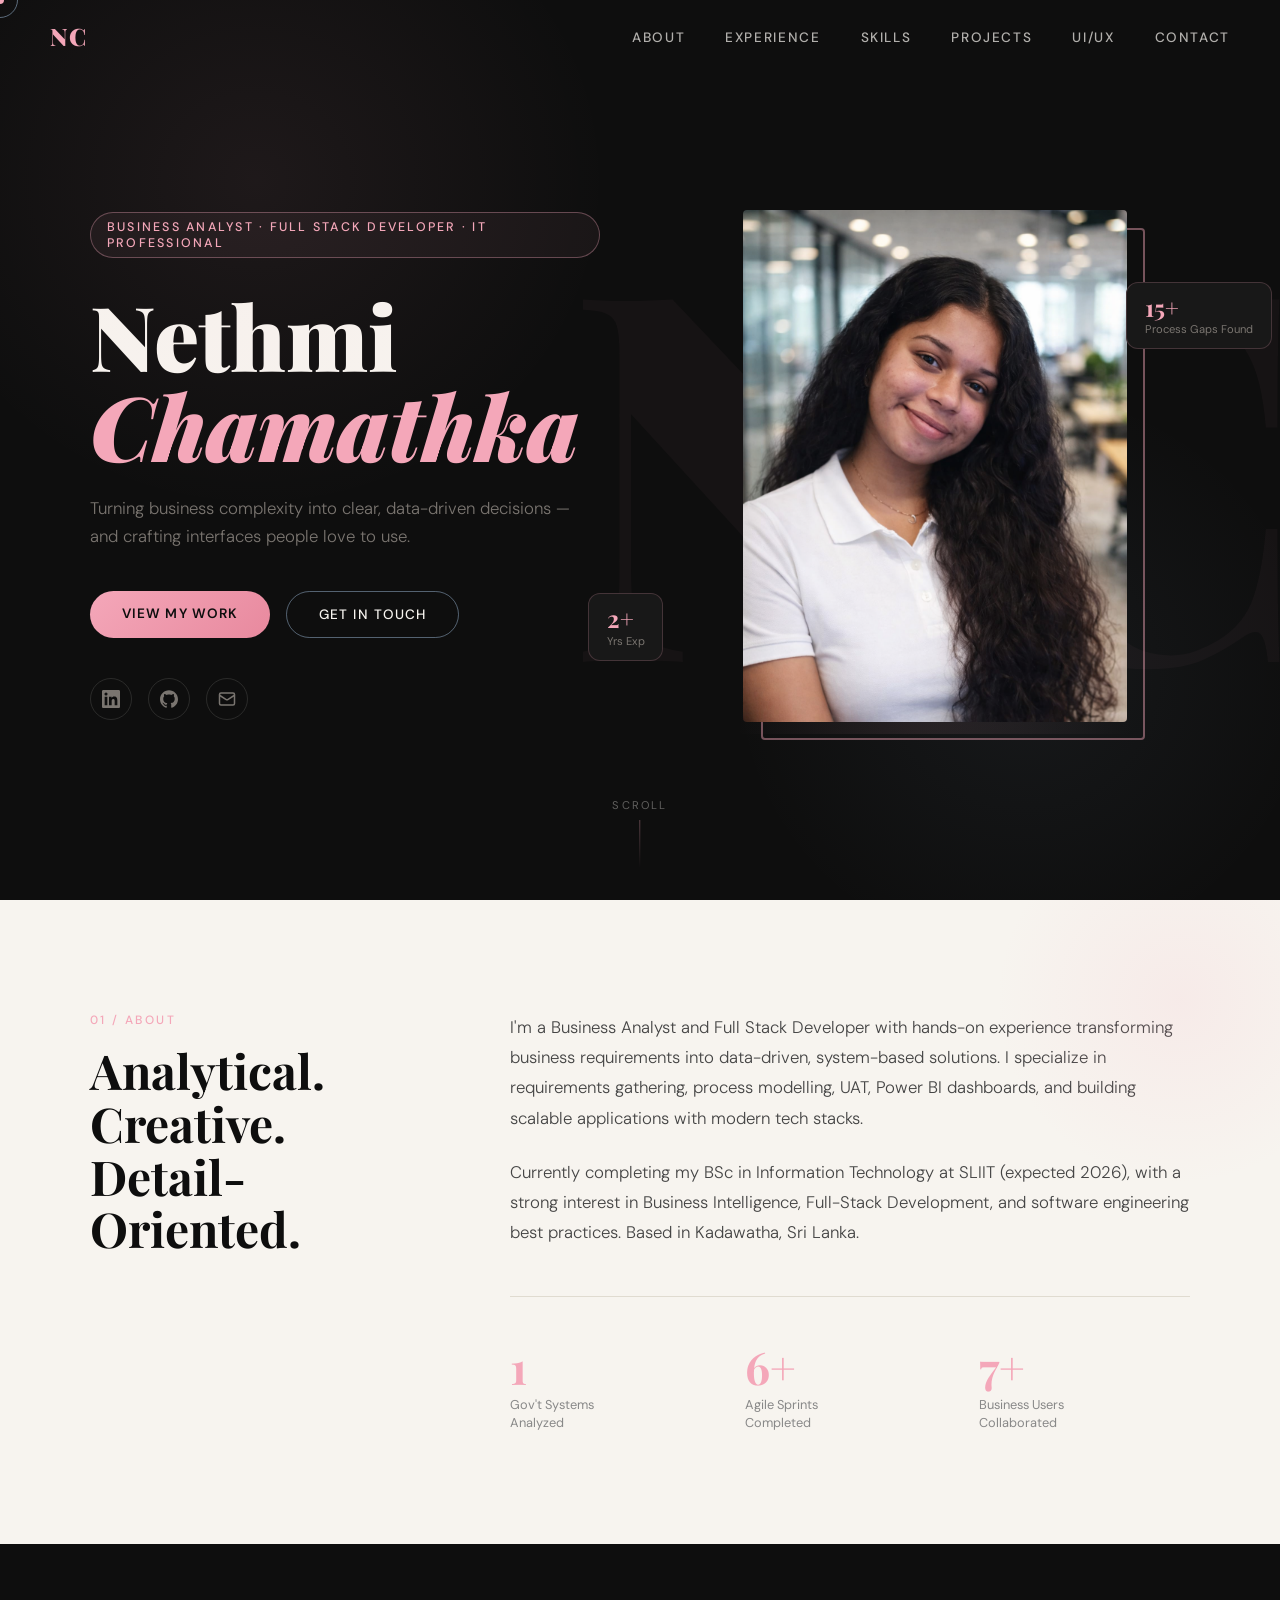
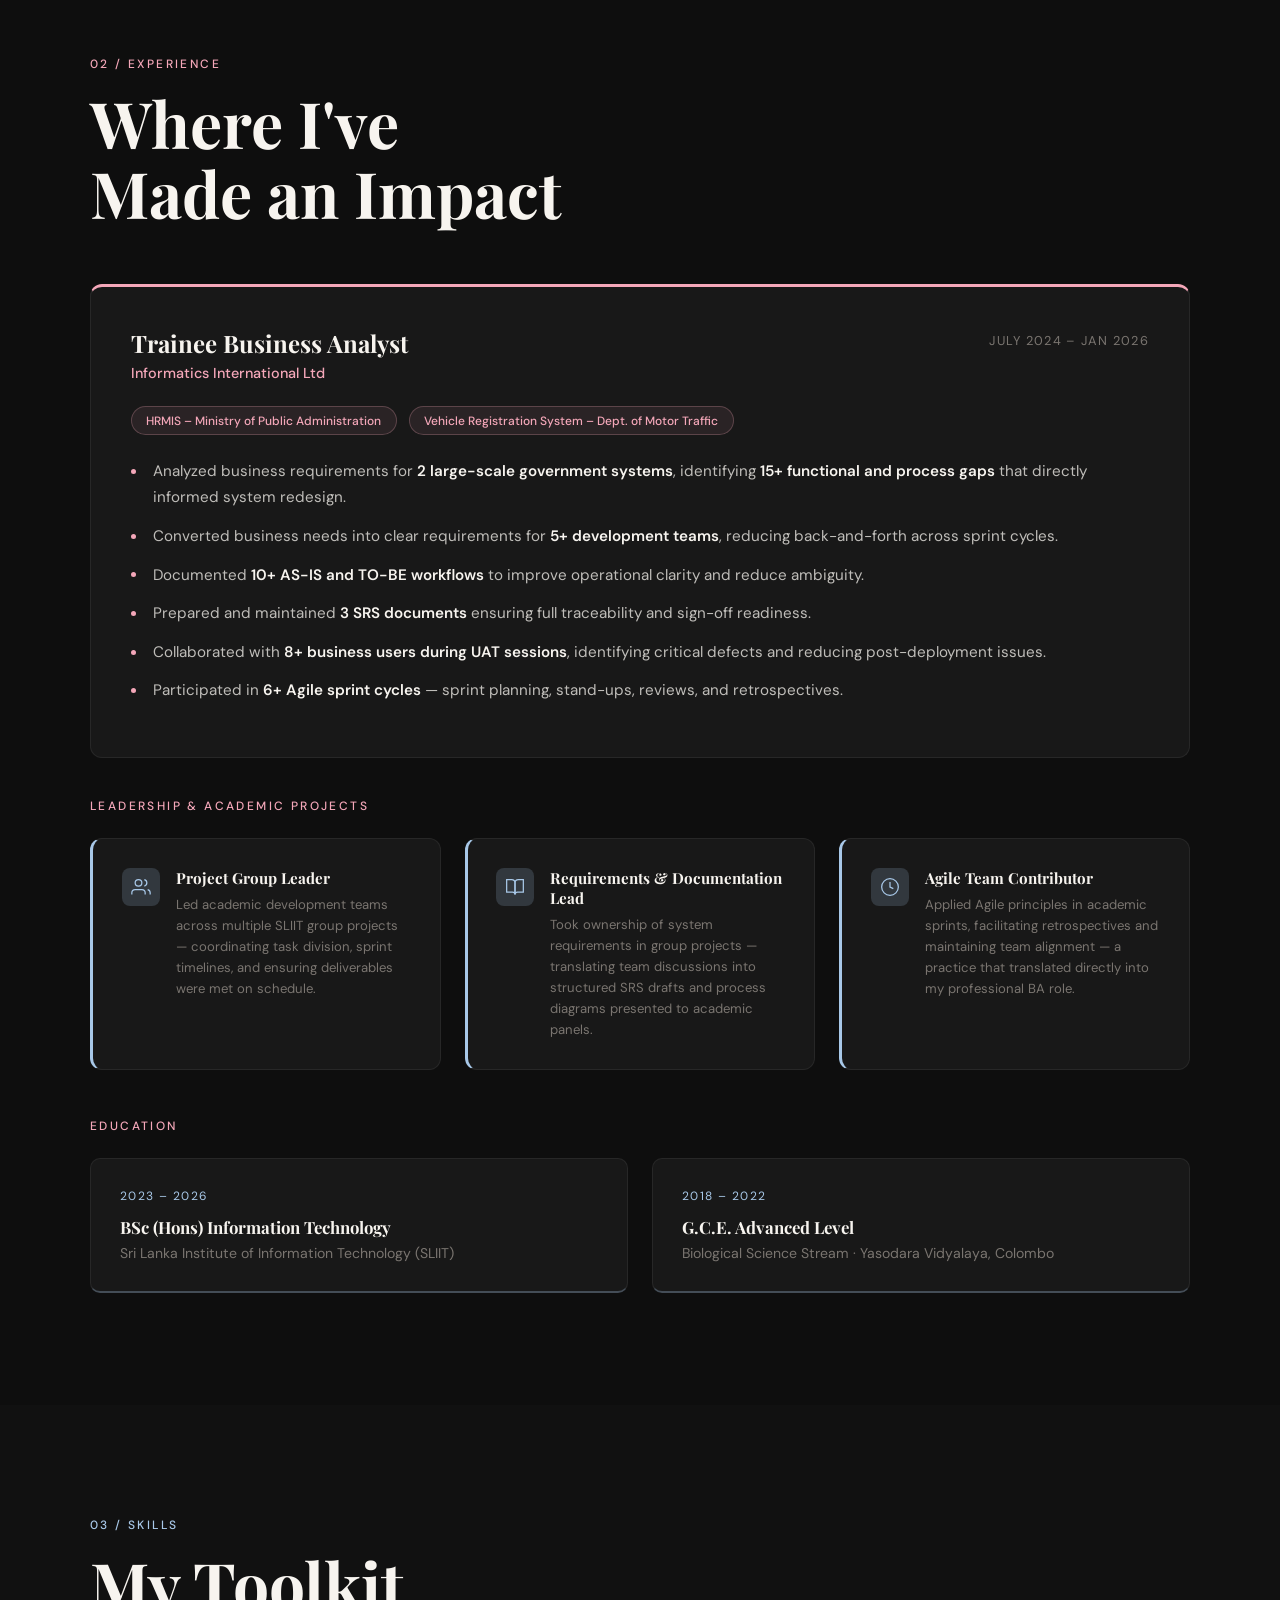
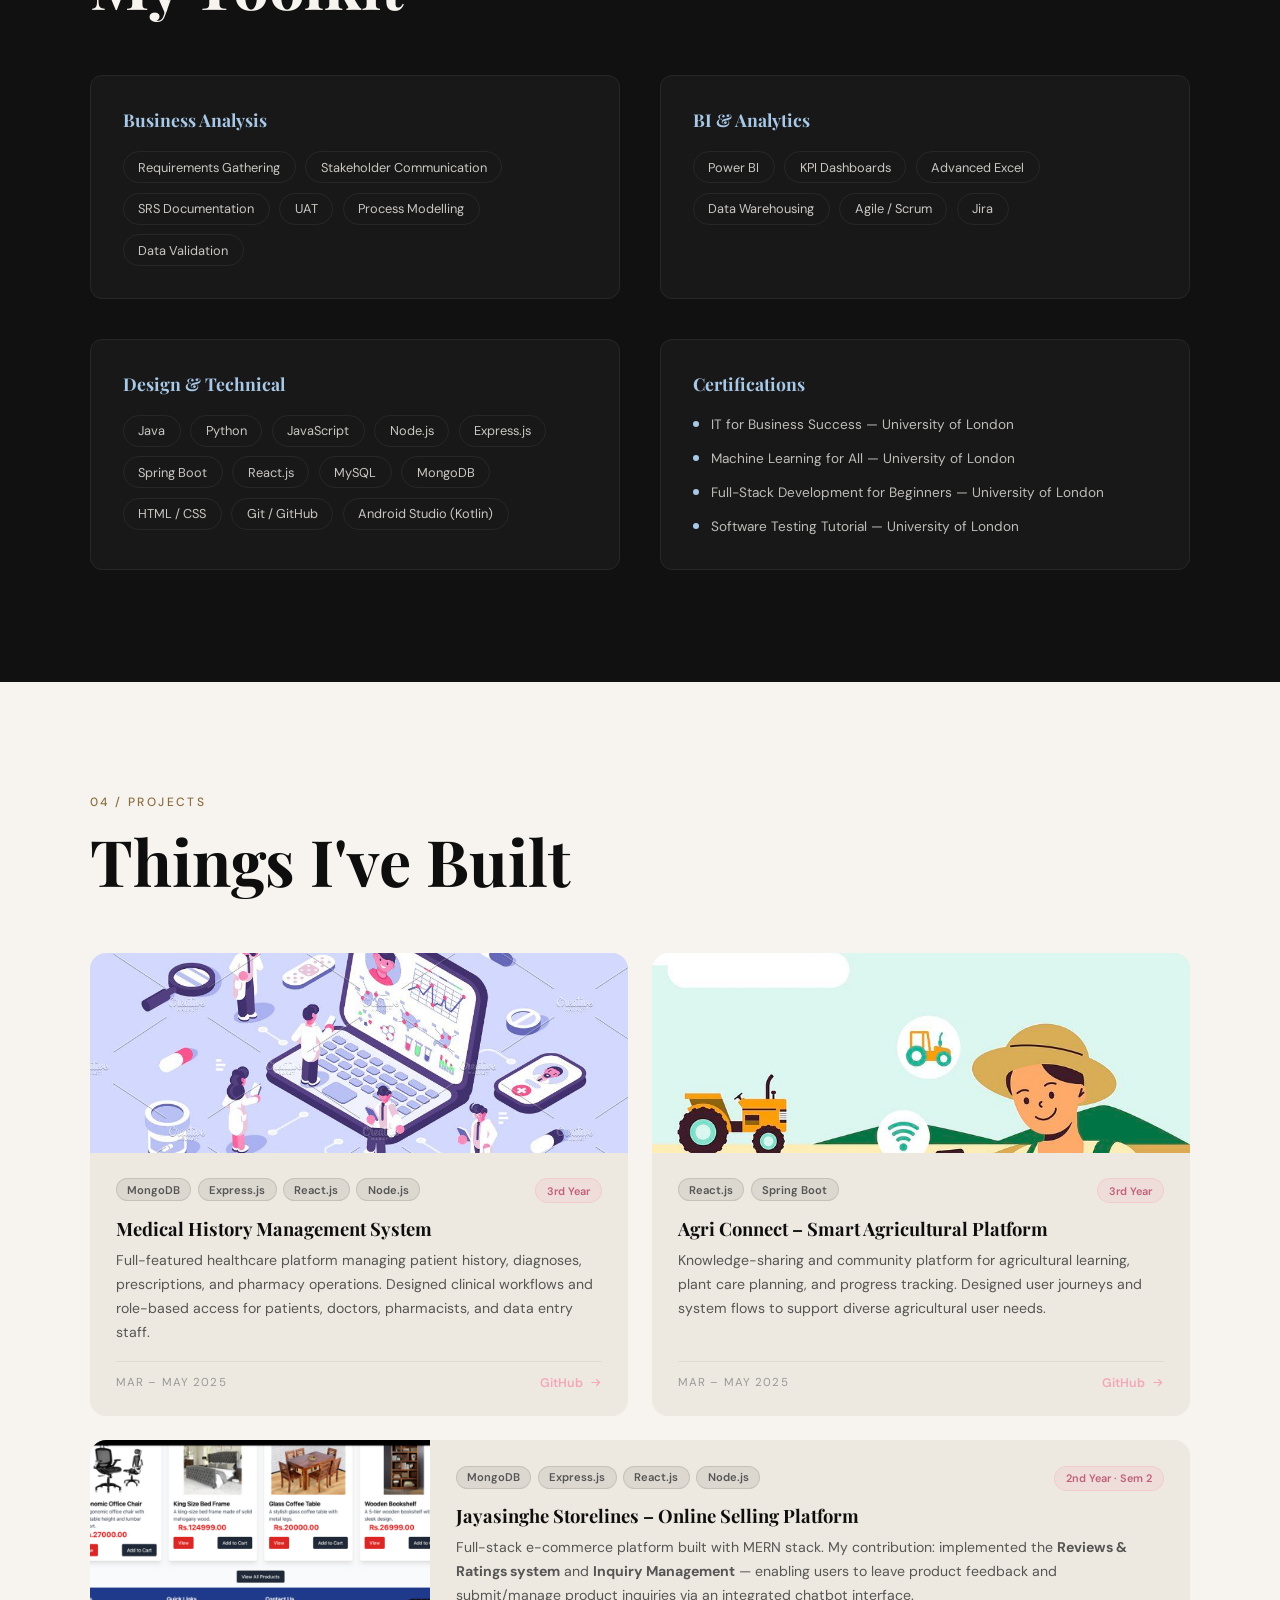
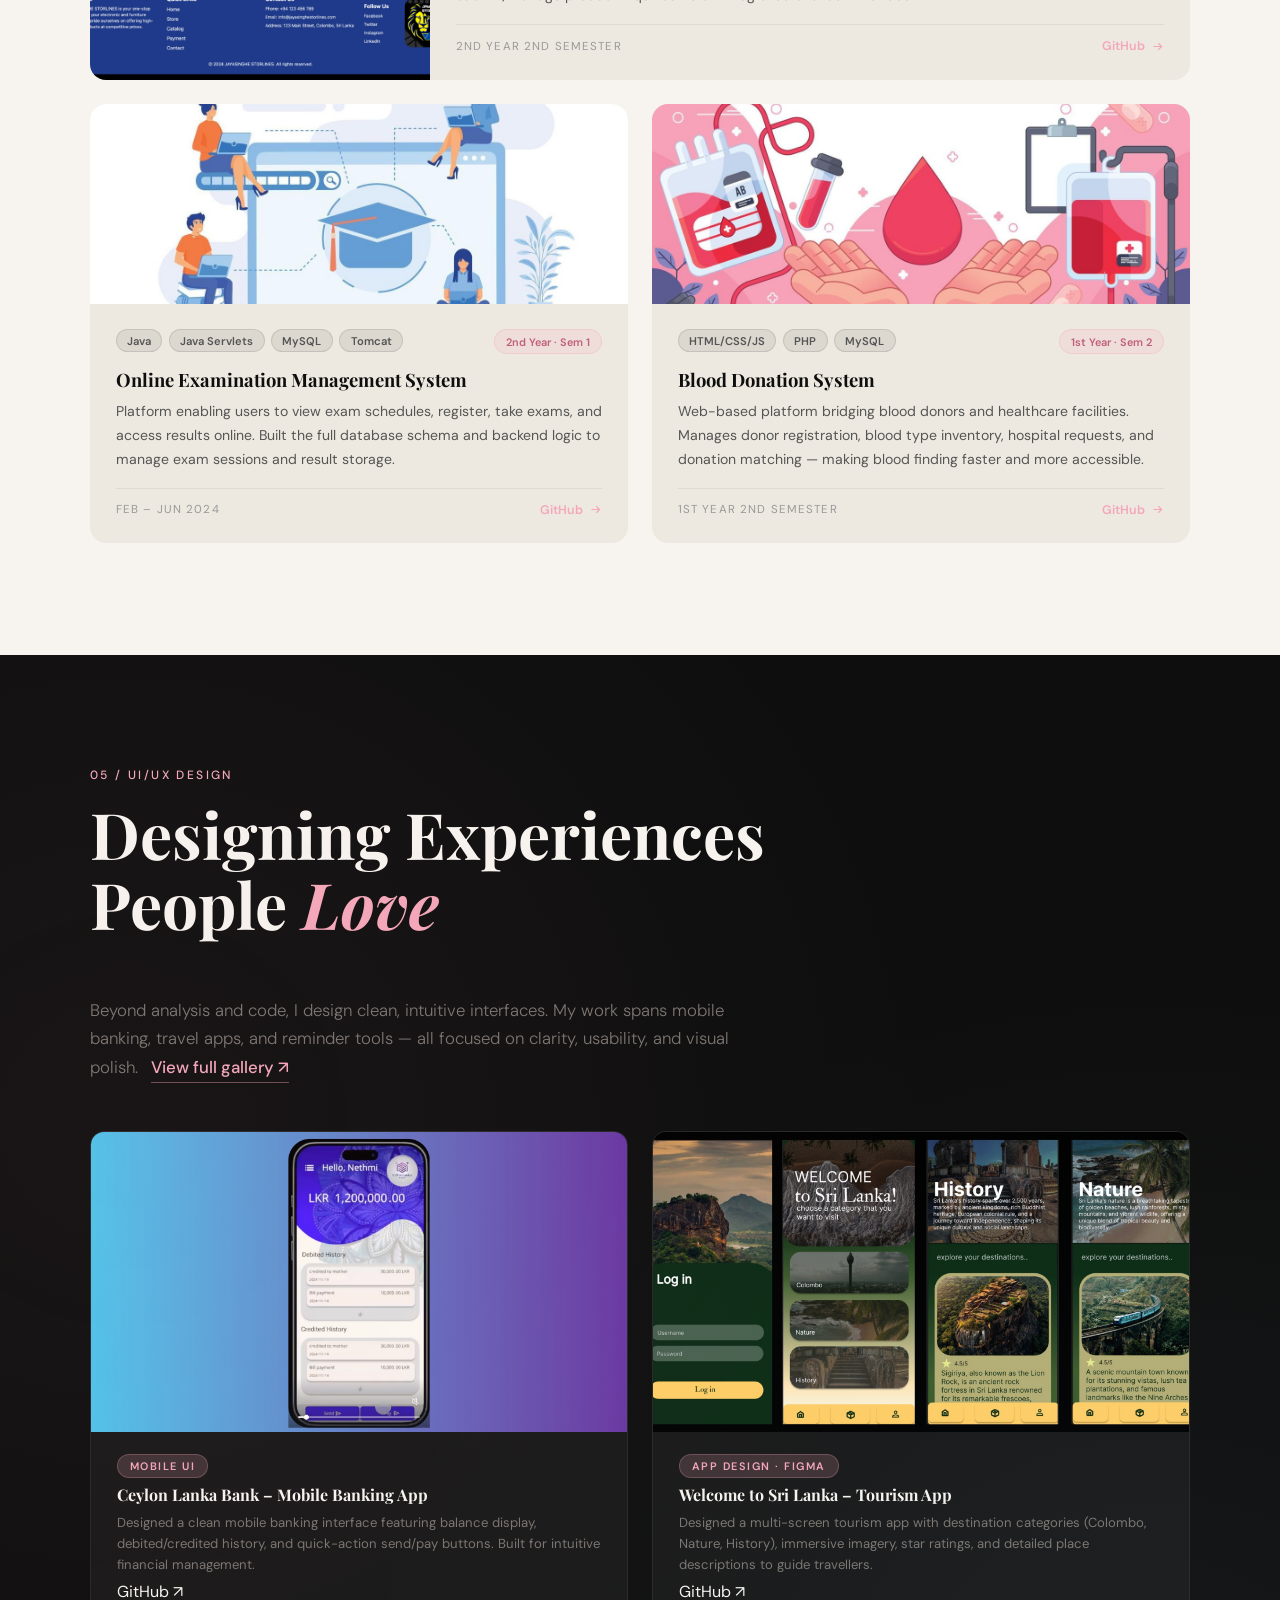
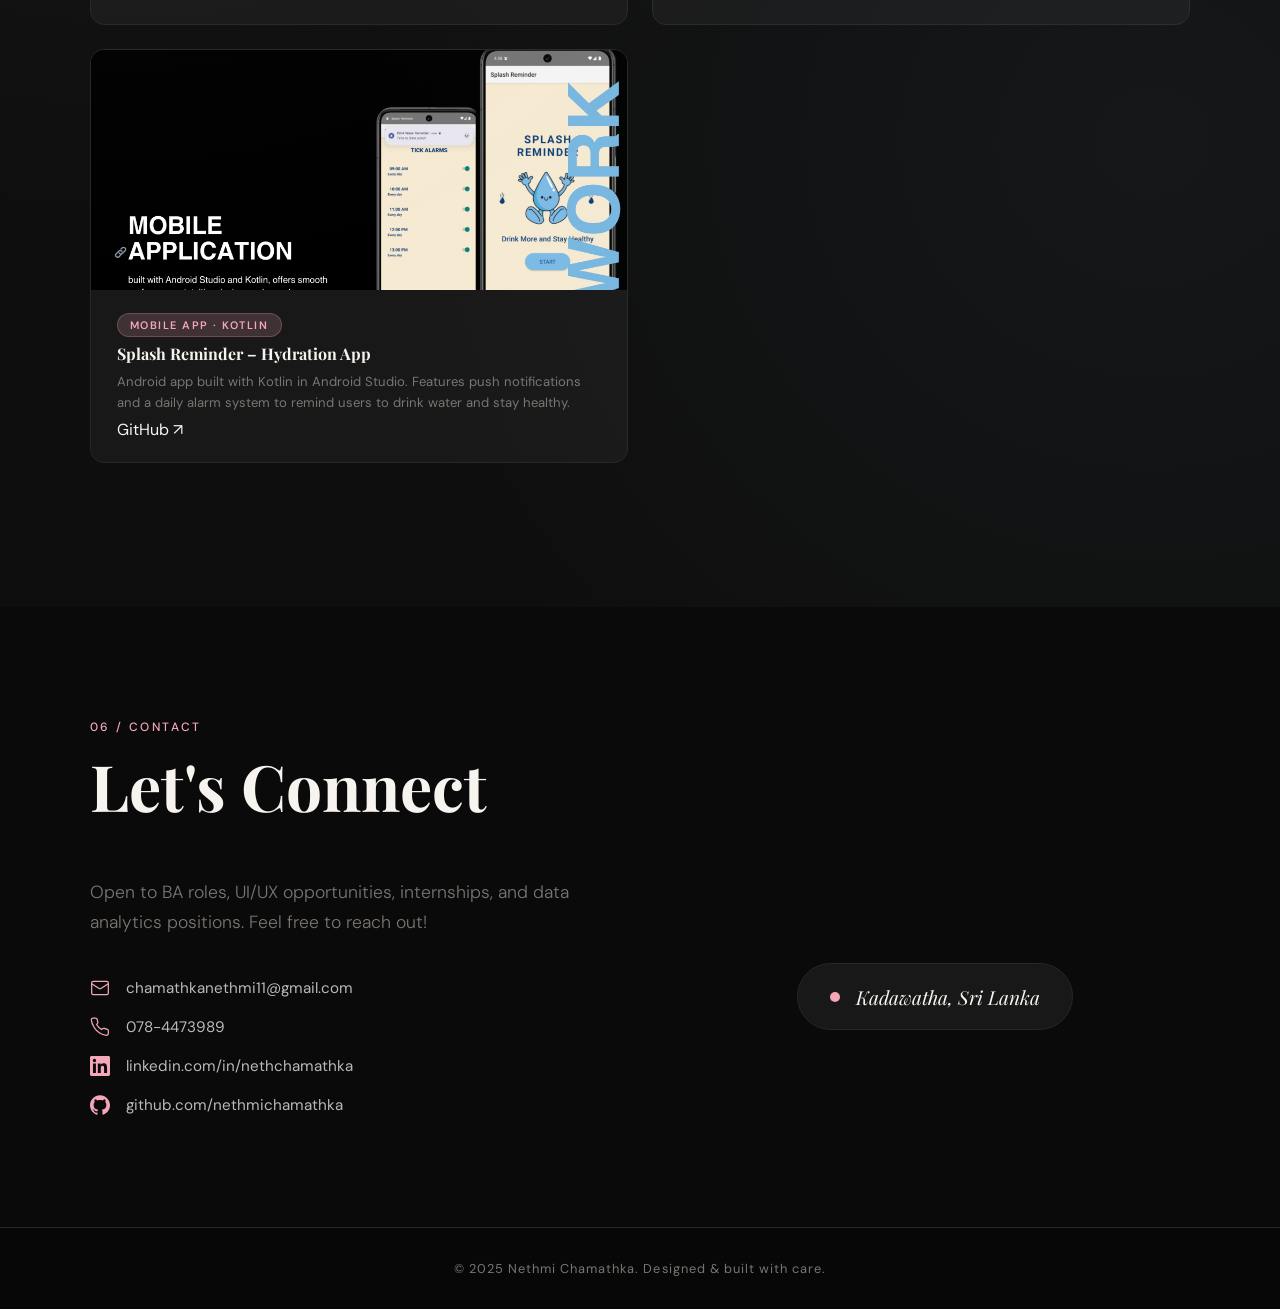
==== Desktop/LOOK FOR FOLDERS/PORTFOLIO NEW/index.html @ 71d0a978 "Portfolio - Clean History" ====
<!DOCTYPE html>
<html lang="en">
<head>
  <meta charset="UTF-8" />
  <meta name="viewport" content="width=device-width, initial-scale=1.0" />
  <title>Nethmi Chamathka — Business Analyst & IT Professional</title>
  <link rel="preconnect" href="https://fonts.googleapis.com">
  <link rel="preconnect" href="https://fonts.gstatic.com" crossorigin>
  <link href="https://fonts.googleapis.com/css2?family=Playfair+Display:ital,wght@0,400;0,700;0,900;1,400&family=DM+Sans:wght@300;400;500;600&display=swap" rel="stylesheet">
  <link rel="stylesheet" href="styles.css" />
</head>
<body>

  <div class="cursor" id="cursor"></div>
  <div class="cursor-follower" id="cursorFollower"></div>

  <!-- NAV -->
  <nav id="navbar">
    <div class="nav-inner">
      <span class="nav-logo">NC</span>
      <ul class="nav-links">
        <li><a href="#about">About</a></li>
        <li><a href="#experience">Experience</a></li>
        <li><a href="#skills">Skills</a></li>
        <li><a href="#projects">Projects</a></li>
        <li><a href="#uiux">UI/UX</a></li>
        <li><a href="#contact">Contact</a></li>
      </ul>
      <button class="hamburger" id="hamburger" aria-label="Menu">
        <span></span><span></span><span></span>
      </button>
    </div>
  </nav>

  <!-- MOBILE MENU -->
  <div class="mobile-menu" id="mobileMenu">
    <ul>
      <li><a href="#about" class="mob-link">About</a></li>
      <li><a href="#experience" class="mob-link">Experience</a></li>
      <li><a href="#skills" class="mob-link">Skills</a></li>
      <li><a href="#projects" class="mob-link">Projects</a></li>
      <li><a href="#uiux" class="mob-link">UI/UX</a></li>
      <li><a href="#contact" class="mob-link">Contact</a></li>
    </ul>
  </div>

  <!-- HERO -->
  <section id="hero">
    <div class="hero-bg-text">NC</div>
    <div class="hero-grid">
      <div class="hero-left">
        <div class="hero-tag reveal">Business Analyst · Full Stack Developer · IT Professional</div>
        <h1 class="hero-name reveal delay-1">Nethmi<br><em>Chamathka</em></h1>
        <p class="hero-sub reveal delay-2">
          Turning business complexity into clear, data-driven decisions — and crafting interfaces people love to use.
        </p>
        <div class="hero-cta reveal delay-3">
          <a href="#experience" class="btn-primary">View My Work</a>
          <a href="#contact" class="btn-ghost">Get In Touch</a>
        </div>
        <div class="hero-socials reveal delay-4">
          <a href="https://linkedin.com/in/nethchamathka" target="_blank" aria-label="LinkedIn">
            <svg viewBox="0 0 24 24" fill="currentColor"><path d="M20.447 20.452h-3.554v-5.569c0-1.328-.027-3.037-1.852-3.037-1.853 0-2.136 1.445-2.136 2.939v5.667H9.351V9h3.414v1.561h.046c.477-.9 1.637-1.85 3.37-1.85 3.601 0 4.267 2.37 4.267 5.455v6.286zM5.337 7.433a2.062 2.062 0 01-2.063-2.065 2.064 2.064 0 112.063 2.065zm1.782 13.019H3.555V9h3.564v11.452zM22.225 0H1.771C.792 0 0 .774 0 1.729v20.542C0 23.227.792 24 1.771 24h20.451C23.2 24 24 23.227 24 22.271V1.729C24 .774 23.2 0 22.222 0h.003z"/></svg>
          </a>
          <a href="https://github.com/nethmichamathka" target="_blank" aria-label="GitHub">
            <svg viewBox="0 0 24 24" fill="currentColor"><path d="M12 .297c-6.63 0-12 5.373-12 12 0 5.303 3.438 9.8 8.205 11.385.6.113.82-.258.82-.577 0-.285-.01-1.04-.015-2.04-3.338.724-4.042-1.61-4.042-1.61C4.422 18.07 3.633 17.7 3.633 17.7c-1.087-.744.084-.729.084-.729 1.205.084 1.838 1.236 1.838 1.236 1.07 1.835 2.809 1.305 3.495.998.108-.776.417-1.305.76-1.605-2.665-.3-5.466-1.332-5.466-5.93 0-1.31.465-2.38 1.235-3.22-.135-.303-.54-1.523.105-3.176 0 0 1.005-.322 3.3 1.23.96-.267 1.98-.399 3-.405 1.02.006 2.04.138 3 .405 2.28-1.552 3.285-1.23 3.285-1.23.645 1.653.24 2.873.12 3.176.765.84 1.23 1.91 1.23 3.22 0 4.61-2.805 5.625-5.475 5.92.42.36.81 1.096.81 2.22 0 1.606-.015 2.896-.015 3.286 0 .315.21.69.825.57C20.565 22.092 24 17.592 24 12.297c0-6.627-5.373-12-12-12"/></svg>
          </a>
          <a href="mailto:chamathkanethmi11@gmail.com" aria-label="Email">
            <svg viewBox="0 0 24 24" fill="none" stroke="currentColor" stroke-width="2"><rect x="2" y="4" width="20" height="16" rx="2"/><path d="m22 7-8.97 5.7a1.94 1.94 0 0 1-2.06 0L2 7"/></svg>
          </a>
        </div>
      </div>
      <div class="hero-right reveal delay-2">
        <div class="hero-img-wrap">
          <img src="profile.jpg" alt="Nethmi Chamathka" class="hero-photo" />
          <div class="hero-img-accent"></div>
          <div class="hero-img-ring"></div>
        </div>
        <div class="floating-badge badge-1">
          <span class="badge-num">2+</span>
          <span class="badge-txt">Yrs Exp</span>
        </div>
        <div class="floating-badge badge-2">
          <span class="badge-num">15+</span>
          <span class="badge-txt">Process Gaps Found</span>
        </div>
      </div>
    </div>
    <div class="scroll-hint"><span>Scroll</span><div class="scroll-line"></div></div>
  </section>

  <!-- ABOUT -->
  <section id="about">
    <div class="section-wrap">
      <div class="about-grid">
        <div class="about-left reveal">
          <p class="section-label">01 / About</p>
          <h2 class="section-title">Analytical.<br>Creative.<br>Detail-Oriented.</h2>
        </div>
        <div class="about-right reveal delay-1">
          <p class="about-body">I'm a Business Analyst and Full Stack Developer with hands-on experience transforming business requirements into data-driven, system-based solutions. I specialize in requirements gathering, process modelling, UAT, Power BI dashboards, and building scalable applications with modern tech stacks.</p>
          <p class="about-body">Currently completing my BSc in Information Technology at SLIIT (expected 2026), with a strong interest in Business Intelligence, Full-Stack Development, and software engineering best practices. Based in Kadawatha, Sri Lanka.</p>
          <div class="about-stats">
            <div class="stat"><span class="stat-n">2</span><span class="stat-l">Gov't Systems<br>Analyzed</span></div>
            <div class="stat"><span class="stat-n">6+</span><span class="stat-l">Agile Sprints<br>Completed</span></div>
            <div class="stat"><span class="stat-n">8+</span><span class="stat-l">Business Users<br>Collaborated</span></div>
          </div>
        </div>
      </div>
    </div>
  </section>

  <!-- EXPERIENCE -->
  <section id="experience">
    <div class="section-wrap">
      <p class="section-label reveal">02 / Experience</p>
      <h2 class="section-title reveal delay-1">Where I've<br>Made an Impact</h2>

      <div class="exp-card reveal delay-2">
        <div class="exp-header">
          <div>
            <h3 class="exp-role">Trainee Business Analyst</h3>
            <p class="exp-company">Informatics International Ltd</p>
          </div>
          <span class="exp-date">July 2024 – Jan 2026</span>
        </div>
        <div class="exp-projects">
          <div class="exp-proj-tag">HRMIS – Ministry of Public Administration</div>
          <div class="exp-proj-tag">Vehicle Registration System – Dept. of Motor Traffic</div>
        </div>
        <ul class="exp-list">
          <li>Analyzed business requirements for <strong>2 large-scale government systems</strong>, identifying <strong>15+ functional and process gaps</strong> that directly informed system redesign.</li>
          <li>Converted business needs into clear requirements for <strong>5+ development teams</strong>, reducing back-and-forth across sprint cycles.</li>
          <li>Documented <strong>10+ AS-IS and TO-BE workflows</strong> to improve operational clarity and reduce ambiguity.</li>
          <li>Prepared and maintained <strong>3 SRS documents</strong> ensuring full traceability and sign-off readiness.</li>
          <li>Collaborated with <strong>8+ business users during UAT sessions</strong>, identifying critical defects and reducing post-deployment issues.</li>
          <li>Participated in <strong>6+ Agile sprint cycles</strong> — sprint planning, stand-ups, reviews, and retrospectives.</li>
        </ul>
      </div>

      <!-- LEADERSHIP -->
      <div class="leadership-section reveal delay-3">
        <p class="section-label" style="margin-bottom:1.5rem;">Leadership & Academic Projects</p>
        <div class="leadership-grid">
          <div class="lead-card">
            <div class="lead-icon">
              <svg viewBox="0 0 24 24" fill="none" stroke="currentColor" stroke-width="1.5"><path d="M17 21v-2a4 4 0 0 0-4-4H5a4 4 0 0 0-4 4v2"/><circle cx="9" cy="7" r="4"/><path d="M23 21v-2a4 4 0 0 0-3-3.87"/><path d="M16 3.13a4 4 0 0 1 0 7.75"/></svg>
            </div>
            <div>
              <h4>Project Group Leader</h4>
              <p>Led academic development teams across multiple SLIIT group projects — coordinating task division, sprint timelines, and ensuring deliverables were met on schedule.</p>
            </div>
          </div>
          <div class="lead-card">
            <div class="lead-icon">
              <svg viewBox="0 0 24 24" fill="none" stroke="currentColor" stroke-width="1.5"><path d="M2 3h6a4 4 0 0 1 4 4v14a3 3 0 0 0-3-3H2z"/><path d="M22 3h-6a4 4 0 0 0-4 4v14a3 3 0 0 1 3-3h7z"/></svg>
            </div>
            <div>
              <h4>Requirements & Documentation Lead</h4>
              <p>Took ownership of system requirements in group projects — translating team discussions into structured SRS drafts and process diagrams presented to academic panels.</p>
            </div>
          </div>
          <div class="lead-card">
            <div class="lead-icon">
              <svg viewBox="0 0 24 24" fill="none" stroke="currentColor" stroke-width="1.5"><circle cx="12" cy="12" r="10"/><polyline points="12 6 12 12 16 14"/></svg>
            </div>
            <div>
              <h4>Agile Team Contributor</h4>
              <p>Applied Agile principles in academic sprints, facilitating retrospectives and maintaining team alignment — a practice that translated directly into my professional BA role.</p>
            </div>
          </div>
        </div>
      </div>

      <div class="edu-section reveal delay-4">
        <p class="section-label" style="margin-bottom:1.5rem;">Education</p>
        <div class="edu-grid">
          <div class="edu-card">
            <span class="edu-year">2023 – 2026</span>
            <h4>BSc (Hons) Information Technology</h4>
            <p>Sri Lanka Institute of Information Technology (SLIIT)</p>
          </div>
          <div class="edu-card">
            <span class="edu-year">2018 – 2022</span>
            <h4>G.C.E. Advanced Level</h4>
            <p>Biological Science Stream · Yasodara Vidyalaya, Colombo</p>
          </div>
        </div>
      </div>
    </div>
  </section>

  <!-- SKILLS -->
  <section id="skills">
    <div class="section-wrap">
      <p class="section-label reveal">03 / Skills</p>
      <h2 class="section-title reveal delay-1">My Toolkit</h2>
      <div class="skills-columns">
        <div class="skill-group reveal delay-1">
          <h3 class="skill-group-title">Business Analysis</h3>
          <div class="skill-chips">
            <span>Requirements Gathering</span><span>Stakeholder Communication</span><span>SRS Documentation</span><span>UAT</span><span>Process Modelling</span><span>Data Validation</span>
          </div>
        </div>
        <div class="skill-group reveal delay-2">
          <h3 class="skill-group-title">BI & Analytics</h3>
          <div class="skill-chips">
            <span>Power BI</span><span>KPI Dashboards</span><span>Advanced Excel</span><span>Data Warehousing</span><span>Agile / Scrum</span><span>Jira</span>
          </div>
        </div>
        <div class="skill-group reveal delay-3">
          <h3 class="skill-group-title">Design & Technical</h3>
          <div class="skill-chips">
            <span>Java</span><span>Python</span><span>JavaScript</span><span>Node.js</span><span>Express.js</span><span>Spring Boot</span><span>React.js</span><span>MySQL</span><span>MongoDB</span><span>HTML / CSS</span><span>Git / GitHub</span><span>Android Studio (Kotlin)</span>
          </div>
        </div>
        <div class="skill-group reveal delay-4">
          <h3 class="skill-group-title">Certifications</h3>
          <div class="cert-list">
            <div class="cert-item"><span class="cert-dot"></span><span>IT for Business Success — University of London</span></div>
            <div class="cert-item"><span class="cert-dot"></span><span>Machine Learning for All — University of London</span></div>
            <div class="cert-item"><span class="cert-dot"></span><span>Full-Stack Development for Beginners — University of London</span></div>
            <div class="cert-item"><span class="cert-dot"></span><span>Software Testing Tutorial — University of London</span></div>
          </div>
        </div>
      </div>
    </div>
  </section>

  <!-- PROJECTS -->
  <section id="projects">
    <div class="section-wrap">
      <p class="section-label reveal">04 / Projects</p>
      <h2 class="section-title reveal delay-1">Things I've Built</h2>
      <div class="projects-grid">

        <!-- PROJECT 01 — Medical -->
        <div class="proj-card reveal delay-1">
          <div class="proj-img-col">
            <img src="illus-medical.jpg" alt="Medical History Management System" />
          </div>
          <div class="proj-body">
            <div class="proj-meta"><div class="proj-stack"><span>MongoDB</span><span>Express.js</span><span>React.js</span><span>Node.js</span></div><span class="proj-year-badge">3rd Year</span></div>
            <h3>Medical History Management System</h3>
            <p>Full-featured healthcare platform managing patient history, diagnoses, prescriptions, and pharmacy operations. Designed clinical workflows and role-based access for patients, doctors, pharmacists, and data entry staff.</p>
            <div class="proj-footer"><span class="proj-date-label">Mar – May 2025</span><a href="https://github.com/Viduraz/ITPM_Project" target="_blank" class="proj-link">GitHub <svg viewBox="0 0 16 16" fill="none" stroke="currentColor" stroke-width="1.5"><path d="M3 8h10M9 4l4 4-4 4"/></svg></a></div>
          </div>
        </div>

        <!-- PROJECT 02 — Agri Connect -->
        <div class="proj-card reveal delay-2">
          <div class="proj-img-col">
            <img src="agri.jpg" alt="Agri Connect" />
          </div>
          <div class="proj-body">
            <div class="proj-meta"><div class="proj-stack"><span>React.js</span><span>Spring Boot</span></div><span class="proj-year-badge">3rd Year</span></div>
            <h3>Agri Connect – Smart Agricultural Platform</h3>
            <p>Knowledge-sharing and community platform for agricultural learning, plant care planning, and progress tracking. Designed user journeys and system flows to support diverse agricultural user needs.</p>
            <div class="proj-footer"><span class="proj-date-label">Mar – May 2025</span><a href="https://github.com/Viduraz/PAF_SLIIT" target="_blank" class="proj-link">GitHub <svg viewBox="0 0 16 16" fill="none" stroke="currentColor" stroke-width="1.5"><path d="M3 8h10M9 4l4 4-4 4"/></svg></a></div>
          </div>
        </div>

        <!-- PROJECT 03 — Jayasinghe (full-width with screenshot) -->
        <div class="proj-card proj-card-wide reveal delay-3">
          <div class="proj-img-col proj-img-wide">
            <img src="JJ.png" alt="Jayasinghe Storelines" />
          </div>
          <div class="proj-body">
            <div class="proj-meta"><div class="proj-stack"><span>MongoDB</span><span>Express.js</span><span>React.js</span><span>Node.js</span></div><span class="proj-year-badge">2nd Year · Sem 2</span></div>
            <h3>Jayasinghe Storelines – Online Selling Platform</h3>
            <p>Full-stack e-commerce platform built with MERN stack. My contribution: implemented the <strong>Reviews & Ratings system</strong> and <strong>Inquiry Management</strong> — enabling users to leave product feedback and submit/manage product inquiries via an integrated chatbot interface.</p>
            <div class="proj-footer"><span class="proj-date-label">2nd Year 2nd Semester</span><a href="https://github.com/chathuwa-whiz/JayasingheStoreline-MERN" target="_blank" class="proj-link">GitHub <svg viewBox="0 0 16 16" fill="none" stroke="currentColor" stroke-width="1.5"><path d="M3 8h10M9 4l4 4-4 4"/></svg></a></div>
          </div>
        </div>

        <!-- PROJECT 04 — Exam System -->
        <div class="proj-card reveal delay-1">
          <div class="proj-img-col">
            <img src="illus-exam.jpg" alt="Online Examination System" />
          </div>
          <div class="proj-body">
            <div class="proj-meta"><div class="proj-stack"><span>Java</span><span>Java Servlets</span><span>MySQL</span><span>Tomcat</span></div><span class="proj-year-badge">2nd Year · Sem 1</span></div>
            <h3>Online Examination Management System</h3>
            <p>Platform enabling users to view exam schedules, register, take exams, and access results online. Built the full database schema and backend logic to manage exam sessions and result storage.</p>
            <div class="proj-footer"><span class="proj-date-label">Feb – Jun 2024</span><a href="https://github.com/nethmichamathka/Project-Online-Examination-Management-System" target="_blank" class="proj-link">GitHub <svg viewBox="0 0 16 16" fill="none" stroke="currentColor" stroke-width="1.5"><path d="M3 8h10M9 4l4 4-4 4"/></svg></a></div>
          </div>
        </div>

        <!-- PROJECT 05 — Blood Donation -->
        <div class="proj-card reveal delay-2">
          <div class="proj-img-col">
            <img src="illus-blood.jpg" alt="Blood Donation System" />
          </div>
          <div class="proj-body">
            <div class="proj-meta"><div class="proj-stack"><span>HTML/CSS/JS</span><span>PHP</span><span>MySQL</span></div><span class="proj-year-badge">1st Year · Sem 2</span></div>
            <h3>Blood Donation System</h3>
            <p>Web-based platform bridging blood donors and healthcare facilities. Manages donor registration, blood type inventory, hospital requests, and donation matching — making blood finding faster and more accessible.</p>
            <div class="proj-footer"><span class="proj-date-label">1st Year 2nd Semester</span><a href="https://github.com/nethmichamathka/Blood-Donation-System" target="_blank" class="proj-link">GitHub <svg viewBox="0 0 16 16" fill="none" stroke="currentColor" stroke-width="1.5"><path d="M3 8h10M9 4l4 4-4 4"/></svg></a></div>
          </div>
        </div>

      </div>
    </div>
  </section>

  <!-- UI/UX DESIGN -->
  <section id="uiux">
    <div class="section-wrap">
      <p class="section-label reveal">05 / UI/UX Design</p>
      <h2 class="section-title reveal delay-1">Designing Experiences<br>People <em>Love</em></h2>
      <p class="uiux-intro reveal delay-2">
        Beyond analysis and code, I design clean, intuitive interfaces. My work spans mobile banking, travel apps, and reminder tools — all focused on clarity, usability, and visual polish.
        <a href="https://chamathkanethportfolio.my.canva.site" target="_blank" class="uiux-canva-link">View full gallery ↗</a>
      </p>

      <div class="uiux-grid reveal delay-2">

        <!-- Ceylon Lanka Bank App -->
        <div class="uiux-card uiux-card-tall">
          <div class="uiux-img-wrap">
            <img src="uiux-banking.png" alt="Ceylon Lanka Bank Mobile App" />
          </div>
          <div class="uiux-card-body">
            <div class="uiux-badge">Mobile UI</div>
            <h4>Ceylon Lanka Bank – Mobile Banking App</h4>
            <p>Designed a clean mobile banking interface featuring balance display, debited/credited history, and quick-action send/pay buttons. Built for intuitive financial management.</p>
            <a href="https://github.com/nethmichamathka/Celon_Lanka_Bank" target="_blank" class="uiux-github-link">GitHub ↗</a>
          </div>
        </div>

        <!-- Sri Lanka Tourism App -->
        <div class="uiux-card uiux-card-tall">
          <div class="uiux-img-wrap">
            <img src="uiux-tourism.png" alt="Welcome to Sri Lanka Tourism App" />
          </div>
          <div class="uiux-card-body">
            <div class="uiux-badge">App Design · Figma</div>
            <h4>Welcome to Sri Lanka – Tourism App</h4>
            <p>Designed a multi-screen tourism app with destination categories (Colombo, Nature, History), immersive imagery, star ratings, and detailed place descriptions to guide travellers.</p>
            <a href="https://github.com/nethmichamathka/SriTravels-figma-UI" target="_blank" class="uiux-github-link">GitHub ↗</a>
          </div>
        </div>

        <!-- Splash Reminder -->
        <div class="uiux-card">
          <div class="uiux-img-wrap">
            <img src="uiux-splash.png" alt="Splash Reminder Mobile App" />
          </div>
          <div class="uiux-card-body">
            <div class="uiux-badge">Mobile App · Kotlin</div>
            <h4>Splash Reminder – Hydration App</h4>
            <p>Android app built with Kotlin in Android Studio. Features push notifications and a daily alarm system to remind users to drink water and stay healthy.</p>
            <a href="https://github.com/nethmichamathka/Water-Reminder-App" target="_blank" class="uiux-github-link">GitHub ↗</a>
          </div>
        </div>

        </div>

      </div>
    </div>
  </section>

  <!-- CONTACT -->
  <section id="contact">
    <div class="section-wrap">
      <p class="section-label reveal">06 / Contact</p>
      <h2 class="section-title reveal delay-1">Let's Connect</h2>
      <div class="contact-grid">
        <div class="contact-info reveal delay-2">
          <p class="contact-body">Open to BA roles, UI/UX opportunities, internships, and data analytics positions. Feel free to reach out!</p>
          <div class="contact-links">
            <a href="mailto:chamathkanethmi11@gmail.com" class="contact-link">
              <svg viewBox="0 0 24 24" fill="none" stroke="currentColor" stroke-width="1.5"><rect x="2" y="4" width="20" height="16" rx="2"/><path d="m22 7-8.97 5.7a1.94 1.94 0 0 1-2.06 0L2 7"/></svg>
              chamathkanethmi11@gmail.com
            </a>
            <a href="tel:0784473989" class="contact-link">
              <svg viewBox="0 0 24 24" fill="none" stroke="currentColor" stroke-width="1.5"><path d="M22 16.92v3a2 2 0 0 1-2.18 2 19.79 19.79 0 0 1-8.63-3.07A19.5 19.5 0 0 1 4.69 12 19.79 19.79 0 0 1 1.61 3.4a2 2 0 0 1 1.99-2.18h3a2 2 0 0 1 2 1.72c.127.96.361 1.903.7 2.81a2 2 0 0 1-.45 2.11L7.91 8.96a16 16 0 0 0 6.13 6.13l.92-.92a2 2 0 0 1 2.11-.45c.907.339 1.85.573 2.81.7A2 2 0 0 1 22 16.92z"/></svg>
              078-4473989
            </a>
            <a href="https://linkedin.com/in/nethchamathka" target="_blank" class="contact-link">
              <svg viewBox="0 0 24 24" fill="currentColor"><path d="M20.447 20.452h-3.554v-5.569c0-1.328-.027-3.037-1.852-3.037-1.853 0-2.136 1.445-2.136 2.939v5.667H9.351V9h3.414v1.561h.046c.477-.9 1.637-1.85 3.37-1.85 3.601 0 4.267 2.37 4.267 5.455v6.286zM5.337 7.433a2.062 2.062 0 01-2.063-2.065 2.064 2.064 0 112.063 2.065zm1.782 13.019H3.555V9h3.564v11.452zM22.225 0H1.771C.792 0 0 .774 0 1.729v20.542C0 23.227.792 24 1.771 24h20.451C23.2 24 24 23.227 24 22.271V1.729C24 .774 23.2 0 22.222 0h.003z"/></svg>
              linkedin.com/in/nethchamathka
            </a>
            <a href="https://github.com/nethmichamathka" target="_blank" class="contact-link">
              <svg viewBox="0 0 24 24" fill="currentColor"><path d="M12 .297c-6.63 0-12 5.373-12 12 0 5.303 3.438 9.8 8.205 11.385.6.113.82-.258.82-.577 0-.285-.01-1.04-.015-2.04-3.338.724-4.042-1.61-4.042-1.61C4.422 18.07 3.633 17.7 3.633 17.7c-1.087-.744.084-.729.084-.729 1.205.084 1.838 1.236 1.838 1.236 1.07 1.835 2.809 1.305 3.495.998.108-.776.417-1.305.76-1.605-2.665-.3-5.466-1.332-5.466-5.93 0-1.31.465-2.38 1.235-3.22-.135-.303-.54-1.523.105-3.176 0 0 1.005-.322 3.3 1.23.96-.267 1.98-.399 3-.405 1.02.006 2.04.138 3 .405 2.28-1.552 3.285-1.23 3.285-1.23.645 1.653.24 2.873.12 3.176.765.84 1.23 1.91 1.23 3.22 0 4.61-2.805 5.625-5.475 5.92.42.36.81 1.096.81 2.22 0 1.606-.015 2.896-.015 3.286 0 .315.21.69.825.57C20.565 22.092 24 17.592 24 12.297c0-6.627-5.373-12-12-12"/></svg>
              github.com/nethmichamathka
            </a>
          </div>
        </div>
        <div class="contact-location reveal delay-3">
          <div class="location-box">
            <div class="location-dot"></div>
            <span>Kadawatha, Sri Lanka</span>
          </div>
        </div>
      </div>
    </div>
  </section>

  <footer>
    <p>© 2025 Nethmi Chamathka. Designed & built with care.</p>
  </footer>

  <script src="script.js"></script>
</body>
</html>
---- Desktop/LOOK FOR FOLDERS/PORTFOLIO NEW/styles.css ----
/* ===================================
   NETHMI CHAMATHKA — PORTFOLIO v2
   Dark editorial with pink/blue accents
=================================== */

@import url('https://fonts.googleapis.com/css2?family=Playfair+Display:ital,wght@0,400;0,700;0,900;1,400&family=DM+Sans:wght@300;400;500;600&display=swap');

:root {
  --ink:        #0e0e0e;
  --paper:      #f7f4ef;
  --cream:      #ede9e0;
  --gold:       #c8a96e;
  --gold-2:     #8b6f42;

  /* ✨ Baby pink + baby blue accents */
  --pink:       #f4a7b9;
  --pink-soft:  #fce4ec;
  --blue:       #a8c8e8;
  --blue-soft:  #e3f0fa;
  --pink-glow:  rgba(244,167,185,.18);
  --blue-glow:  rgba(168,200,232,.18);

  --muted:      #7a7570;
  --white:      #ffffff;
  --card-bg:    #181818;
  --card-border:#272727;

  --serif: 'Playfair Display', Georgia, serif;
  --sans:  'DM Sans', system-ui, sans-serif;
  --ease:  cubic-bezier(0.65, 0, 0.35, 1);
  --ease-out: cubic-bezier(0.22, 1, 0.36, 1);
}

/* ── RESET ── */
*, *::before, *::after { margin:0; padding:0; box-sizing:border-box; }
html { scroll-behavior:smooth; font-size:16px; }
body { font-family:var(--sans); background:var(--ink); color:var(--paper); overflow-x:hidden; cursor:none; }
a { color:inherit; text-decoration:none; }
img { display:block; max-width:100%; }
ul { list-style:none; }

/* ── CURSOR ── */
.cursor {
  position:fixed; top:0; left:0;
  width:8px; height:8px;
  background:var(--pink);
  border-radius:50%;
  pointer-events:none; z-index:9999;
  transform:translate(-50%,-50%);
  transition:width .2s, height .2s, background .3s;
}
.cursor-follower {
  position:fixed; top:0; left:0;
  width:36px; height:36px;
  border:1px solid var(--blue);
  border-radius:50%;
  pointer-events:none; z-index:9998;
  transform:translate(-50%,-50%);
  transition:transform .12s var(--ease), width .3s, height .3s, opacity .3s;
  opacity:0.5;
}

/* ── NAV ── */
#navbar {
  position:fixed; top:0; left:0; right:0;
  z-index:100; padding:1.25rem 2.5rem;
  display:flex; align-items:center;
  transition:background .4s var(--ease), backdrop-filter .4s;
}
#navbar.scrolled {
  background:rgba(14,14,14,.93);
  backdrop-filter:blur(16px);
  border-bottom:1px solid rgba(244,167,185,.12);
}
.nav-inner { width:100%; max-width:1180px; margin:0 auto; display:flex; align-items:center; justify-content:space-between; }
.nav-logo { font-family:var(--serif); font-size:1.5rem; font-weight:900; color:var(--pink); letter-spacing:.05em; }
.nav-links { display:flex; gap:2.5rem; }
.nav-links a {
  font-size:.85rem; font-weight:500; letter-spacing:.12em; text-transform:uppercase;
  color:var(--paper); opacity:.7;
  transition:opacity .2s, color .2s; position:relative;
}
.nav-links a::after {
  content:''; position:absolute; left:0; bottom:-4px;
  width:0; height:1px; background:var(--pink);
  transition:width .3s var(--ease);
}
.nav-links a:hover { opacity:1; color:var(--pink); }
.nav-links a:hover::after { width:100%; }

.hamburger { display:none; flex-direction:column; gap:5px; background:none; border:none; cursor:pointer; padding:4px; }
.hamburger span { display:block; width:26px; height:1.5px; background:var(--paper); transition:all .3s var(--ease); }
.hamburger.open span:nth-child(1) { transform:translateY(6.5px) rotate(45deg); }
.hamburger.open span:nth-child(2) { opacity:0; }
.hamburger.open span:nth-child(3) { transform:translateY(-6.5px) rotate(-45deg); }

.mobile-menu {
  position:fixed; inset:0; background:var(--ink);
  z-index:90; display:flex; align-items:center; justify-content:center;
  opacity:0; pointer-events:none; transition:opacity .4s var(--ease);
}
.mobile-menu.open { opacity:1; pointer-events:all; }
.mobile-menu ul { text-align:center; }
.mobile-menu li { margin-bottom:2.5rem; }
.mobile-menu a { font-family:var(--serif); font-size:2.5rem; font-weight:700; color:var(--paper); transition:color .2s; }
.mobile-menu a:hover { color:var(--pink); }

/* ── SECTION COMMON ── */
.section-wrap { max-width:1180px; margin:0 auto; padding:7rem 2.5rem; }
.section-label { font-size:.75rem; letter-spacing:.2em; text-transform:uppercase; color:var(--pink); font-weight:500; margin-bottom:1rem; display:block; }
.section-title { font-family:var(--serif); font-size:clamp(2.5rem,5vw,4rem); font-weight:700; line-height:1.1; margin-bottom:3.5rem; color:var(--paper); }
.section-title em { font-style:italic; color:var(--pink); }

/* ── REVEAL ── */
.reveal { opacity:0; transform:translateY(32px); transition:opacity .8s var(--ease-out), transform .8s var(--ease-out); }
.reveal.visible { opacity:1; transform:none; }
.delay-1 { transition-delay:.1s; } .delay-2 { transition-delay:.2s; } .delay-3 { transition-delay:.3s; } .delay-4 { transition-delay:.4s; }

/* ── HERO ── */
#hero { min-height:100vh; display:flex; align-items:center; position:relative; overflow:hidden; }

/* Soft pink-blue gradient glow in background */
#hero::before {
  content:''; position:absolute;
  top:-20%; left:-10%; width:60%; height:80%;
  background:radial-gradient(ellipse, rgba(244,167,185,.07) 0%, transparent 65%);
  pointer-events:none;
}
#hero::after {
  content:''; position:absolute;
  bottom:-10%; right:-5%; width:50%; height:70%;
  background:radial-gradient(ellipse, rgba(168,200,232,.06) 0%, transparent 65%);
  pointer-events:none;
}

.hero-bg-text {
  position:absolute; right:-2vw; top:50%; transform:translateY(-50%);
  font-family:var(--serif); font-size:40vw; font-weight:900;
  color:rgba(244,167,185,.03); pointer-events:none; line-height:1; user-select:none;
}
.hero-grid {
  max-width:1180px; margin:0 auto; padding:7rem 2.5rem 5rem;
  display:grid; grid-template-columns:1fr 1fr; gap:5rem; align-items:center; width:100%;
}
.hero-tag {
  display:inline-block; font-size:.78rem; letter-spacing:.18em; text-transform:uppercase;
  color:var(--pink); border:1px solid rgba(244,167,185,.35);
  padding:.4rem 1rem; border-radius:2rem; margin-bottom:2rem; font-weight:500;
  background:rgba(244,167,185,.05);
}
.hero-name {
  font-family:var(--serif); font-size:clamp(3.5rem,7vw,6rem);
  font-weight:900; line-height:1.0; margin-bottom:1.5rem; color:var(--paper);
}
.hero-name em { font-style:italic; color:var(--pink); display:block; }
.hero-sub { font-size:1.05rem; color:var(--muted); line-height:1.7; max-width:480px; margin-bottom:2.5rem; font-weight:300; }
.hero-cta { display:flex; gap:1rem; margin-bottom:2.5rem; flex-wrap:wrap; }

.btn-primary {
  display:inline-block;
  background:linear-gradient(135deg, var(--pink), #e8899e);
  color:var(--ink); font-size:.85rem; font-weight:600;
  letter-spacing:.08em; text-transform:uppercase;
  padding:.9rem 2rem; border-radius:2rem;
  transition:transform .3s, box-shadow .3s;
}
.btn-primary:hover {
  transform:translateY(-2px);
  box-shadow:0 12px 30px rgba(244,167,185,.35);
}
.btn-ghost {
  display:inline-block; border:1px solid rgba(168,200,232,.45);
  color:var(--paper); font-size:.85rem; font-weight:500;
  letter-spacing:.08em; text-transform:uppercase;
  padding:.9rem 2rem; border-radius:2rem;
  transition:border-color .3s, color .3s, transform .3s;
}
.btn-ghost:hover { border-color:var(--blue); color:var(--blue); transform:translateY(-2px); }

.hero-socials { display:flex; gap:1rem; }
.hero-socials a {
  width:42px; height:42px; display:flex; align-items:center; justify-content:center;
  border:1px solid rgba(247,244,239,.12); border-radius:50%;
  color:var(--muted); transition:border-color .3s, color .3s, transform .3s;
}
.hero-socials a svg { width:18px; height:18px; }
.hero-socials a:hover { border-color:var(--blue); color:var(--blue); transform:translateY(-3px); }

.hero-right { display:flex; justify-content:center; align-items:center; position:relative; }
.hero-img-wrap { position:relative; display:inline-block; }
.hero-photo {
  width:clamp(260px,30vw,420px); aspect-ratio:3/4;
  object-fit:cover; object-position:top;
  border-radius:4px; position:relative; z-index:2;
}
.hero-img-accent {
  position:absolute; inset:18px -18px -18px 18px;
  border:2px solid var(--pink); border-radius:4px; z-index:1; opacity:.45;
}
.hero-img-ring {
  position:absolute; inset:-12px; border-radius:6px;
  background:radial-gradient(ellipse at 50% 120%, rgba(244,167,185,.10), transparent 70%);
  z-index:0;
}

.floating-badge {
  position:absolute; background:var(--card-bg);
  border:1px solid rgba(244,167,185,.2); border-radius:12px;
  padding:.75rem 1.1rem; display:flex; flex-direction:column;
  z-index:3; backdrop-filter:blur(8px);
}
.badge-1 { bottom:12%; left:-18%; }
.badge-2 { top:14%; right:-16%; }
.badge-num { font-family:var(--serif); font-size:1.5rem; font-weight:700; color:var(--pink); line-height:1; }
.badge-txt { font-size:.7rem; color:var(--muted); white-space:nowrap; margin-top:.2rem; }

.scroll-hint { position:absolute; bottom:2rem; left:50%; transform:translateX(-50%); display:flex; flex-direction:column; align-items:center; gap:.5rem; opacity:.35; }
.scroll-hint span { font-size:.7rem; letter-spacing:.2em; text-transform:uppercase; }
.scroll-line { width:1px; height:48px; background:linear-gradient(to bottom, var(--pink), transparent); animation:scrollPulse 2s infinite; }
@keyframes scrollPulse { 0%,100%{transform:scaleY(1);opacity:.4} 50%{transform:scaleY(0.6);opacity:.1} }

/* ── ABOUT ── */
#about { background:var(--paper); color:var(--ink); position:relative; overflow:hidden; }
#about::before {
  content:''; position:absolute; top:-100px; right:-100px;
  width:400px; height:400px;
  background:radial-gradient(circle, rgba(244,167,185,.12), transparent 65%);
  pointer-events:none;
}
.about-grid { display:grid; grid-template-columns:1fr 2fr; gap:5rem; align-items:start; }
.about-left .section-label { color:var(--pink); }
.about-left .section-title { color:var(--ink); margin-bottom:0; font-size:clamp(2rem,4vw,3rem); }
.about-body { font-size:1.05rem; line-height:1.8; color:#444; margin-bottom:1.5rem; font-weight:300; }
.about-stats { display:grid; grid-template-columns:repeat(3,1fr); gap:1.5rem; margin-top:3rem; padding-top:3rem; border-top:1px solid #e0dbd0; }
.stat { display:flex; flex-direction:column; gap:.4rem; }
.stat-n { font-family:var(--serif); font-size:2.8rem; font-weight:700; color:var(--pink); line-height:1; }
.stat-l { font-size:.8rem; color:#888; line-height:1.4; }

/* ── EXPERIENCE ── */
#experience { background:var(--ink); }
.exp-card {
  background:var(--card-bg); border:1px solid var(--card-border);
  border-radius:12px; padding:2.5rem; margin-bottom:2.5rem;
  border-top:3px solid var(--pink);
}
.exp-header { display:flex; justify-content:space-between; align-items:flex-start; gap:1.5rem; margin-bottom:1.5rem; flex-wrap:wrap; }
.exp-role { font-family:var(--serif); font-size:1.5rem; font-weight:700; color:var(--paper); margin-bottom:.3rem; }
.exp-company { font-size:.9rem; color:var(--pink); font-weight:500; }
.exp-date { font-size:.8rem; letter-spacing:.1em; text-transform:uppercase; color:var(--muted); white-space:nowrap; padding-top:.3rem; }
.exp-projects { display:flex; gap:.75rem; flex-wrap:wrap; margin-bottom:1.5rem; }
.exp-proj-tag {
  font-size:.75rem;
  background:rgba(244,167,185,.08);
  border:1px solid rgba(244,167,185,.25);
  color:var(--pink); padding:.35rem .9rem; border-radius:2rem; font-weight:500;
}
.exp-list { padding-left:0; }
.exp-list li { font-size:.95rem; color:rgba(247,244,239,.75); line-height:1.7; margin-bottom:.8rem; padding-left:1.4rem; position:relative; }
.exp-list li::before { content:''; position:absolute; left:0; top:.65em; width:5px; height:5px; border-radius:50%; background:var(--pink); }
.exp-list li strong { color:var(--paper); font-weight:600; }

/* Leadership */
.leadership-section { margin-bottom:3rem; }
.leadership-grid { display:grid; grid-template-columns:repeat(3,1fr); gap:1.5rem; }
.lead-card {
  background:var(--card-bg); border:1px solid var(--card-border);
  border-radius:12px; padding:1.8rem;
  display:flex; gap:1rem; align-items:flex-start;
  transition:border-color .3s, transform .3s;
  border-left:3px solid var(--blue);
}
.lead-card:hover { border-color:var(--blue); transform:translateY(-3px); }
.lead-icon {
  flex-shrink:0; width:38px; height:38px;
  display:flex; align-items:center; justify-content:center;
  background:var(--blue-glow); border-radius:8px;
  color:var(--blue);
}
.lead-icon svg { width:20px; height:20px; }
.lead-card h4 { font-family:var(--serif); font-size:.95rem; font-weight:700; color:var(--paper); margin-bottom:.4rem; }
.lead-card p { font-size:.82rem; color:var(--muted); line-height:1.6; }

/* Education */
.edu-section { margin-top:1rem; }
.edu-grid { display:grid; grid-template-columns:1fr 1fr; gap:1.5rem; }
.edu-card { background:var(--card-bg); border:1px solid var(--card-border); border-radius:10px; padding:1.8rem; border-bottom:2px solid rgba(168,200,232,.3); }
.edu-year { font-size:.75rem; letter-spacing:.12em; text-transform:uppercase; color:var(--blue); display:block; margin-bottom:.75rem; }
.edu-card h4 { font-family:var(--serif); font-size:1.05rem; font-weight:700; color:var(--paper); margin-bottom:.4rem; }
.edu-card p { font-size:.88rem; color:var(--muted); }

/* ── SKILLS ── */
#skills { background:#111; }
#skills .section-label { color:var(--blue); }
#skills .section-title em { color:var(--blue); }
.skills-columns { display:grid; grid-template-columns:repeat(2,1fr); gap:2.5rem; }
.skill-group { background:var(--card-bg); border:1px solid var(--card-border); border-radius:12px; padding:2rem; }
.skill-group-title { font-family:var(--serif); font-size:1.1rem; font-weight:700; color:var(--blue); margin-bottom:1.25rem; }
.skill-chips { display:flex; flex-wrap:wrap; gap:.6rem; }
.skill-chips span {
  font-size:.8rem; padding:.4rem .9rem; border-radius:2rem;
  border:1px solid var(--card-border); color:rgba(247,244,239,.8);
  transition:border-color .2s, color .2s, background .2s; cursor:default;
}
.skill-chips span:hover { border-color:var(--pink); color:var(--pink); background:var(--pink-glow); }
.cert-list { display:flex; flex-direction:column; gap:.85rem; }
.cert-item { display:flex; gap:.75rem; align-items:flex-start; }
.cert-dot { flex-shrink:0; width:6px; height:6px; border-radius:50%; background:var(--blue); margin-top:.45em; }
.cert-item span { font-size:.85rem; color:rgba(247,244,239,.75); line-height:1.5; }

/* ── PROJECTS ── */
#projects { background:var(--paper); color:var(--ink); }
#projects .section-label { color:var(--gold-2); }
#projects .section-title { color:var(--ink); }
.projects-grid { display:grid; grid-template-columns:1fr 1fr; gap:1.5rem; }
.proj-card {
  background:var(--cream); border-radius:16px; overflow:hidden;
  transition:transform .3s var(--ease), box-shadow .3s;
  display:flex; flex-direction:column;
}
.proj-card-wide { grid-column:1 / -1; flex-direction:row; }
.proj-card:hover { transform:translateY(-5px); box-shadow:0 20px 60px rgba(0,0,0,.13); }

/* image column */
.proj-img-col {
  width:100%; height:200px; overflow:hidden; flex-shrink:0;
}
.proj-img-col img { width:100%; height:100%; object-fit:cover; transition:transform .5s var(--ease); }
.proj-card:hover .proj-img-col img { transform:scale(1.05); }
.proj-card-wide .proj-img-col { width:340px; height:auto; min-height:220px; }
.proj-img-wide img { height:100%; }

.proj-body { padding:1.6rem; display:flex; flex-direction:column; flex:1; }
.proj-meta { display:flex; justify-content:space-between; align-items:flex-start; gap:.5rem; margin-bottom:.8rem; flex-wrap:wrap; }
.proj-stack { display:flex; flex-wrap:wrap; gap:.4rem; }
.proj-stack span {
  font-size:.7rem; padding:.22rem .65rem; border-radius:2rem;
  background:rgba(0,0,0,.07); color:#555; font-weight:600;
  border:1px solid rgba(0,0,0,.1);
}
.proj-year-badge {
  font-size:.68rem; padding:.28rem .7rem; border-radius:2rem;
  background:rgba(244,167,185,.18); color:#c0607a;
  font-weight:600; border:1px solid rgba(244,167,185,.3); white-space:nowrap;
}
.proj-body h3 { font-family:var(--serif); font-size:1.15rem; font-weight:700; color:var(--ink); margin-bottom:.5rem; }
.proj-body p { font-size:.88rem; color:#555; line-height:1.7; flex:1; }
.proj-footer { display:flex; justify-content:space-between; align-items:center; margin-top:1rem; padding-top:.8rem; border-top:1px solid rgba(0,0,0,.06); }
.proj-date-label { font-size:.72rem; color:#999; letter-spacing:.1em; text-transform:uppercase; }
.proj-link {
  display:flex; align-items:center; gap:.4rem;
  font-size:.78rem; font-weight:600; color:var(--pink);
  transition:color .2s, gap .2s;
}
.proj-link svg { width:13px; height:13px; }
.proj-link:hover { gap:.65rem; }

/* ── UI/UX ── */
#uiux { background:var(--ink); position:relative; overflow:hidden; }
#uiux::before {
  content:''; position:absolute; top:0; left:0; right:0; bottom:0;
  background:
    radial-gradient(ellipse at 10% 30%, rgba(244,167,185,.05) 0%, transparent 50%),
    radial-gradient(ellipse at 90% 70%, rgba(168,200,232,.05) 0%, transparent 50%);
  pointer-events:none;
}
#uiux .section-label { color:var(--pink); }
.uiux-intro {
  font-size:1.05rem; color:var(--muted); line-height:1.7;
  max-width:640px; margin-bottom:3rem; font-weight:300;
}
.uiux-canva-link {
  display:inline-block; margin-left:.5rem;
  color:var(--pink); font-weight:500;
  border-bottom:1px solid rgba(244,167,185,.4);
  transition:border-color .2s;
}
.uiux-canva-link:hover { border-color:var(--pink); }
.uiux-grid { display:grid; grid-template-columns:1fr 1fr; gap:1.5rem; margin-bottom:2rem; }
.uiux-card {
  background:var(--card-bg); border:1px solid var(--card-border);
  border-radius:14px; overflow:hidden;
  transition:transform .3s var(--ease), box-shadow .3s, border-color .3s;
  display:flex; flex-direction:column;
}
.uiux-card:hover { transform:translateY(-6px); box-shadow:0 20px 50px rgba(244,167,185,.1); border-color:rgba(244,167,185,.3); }
.uiux-img-wrap {
  width:100%; height:240px; overflow:hidden; flex-shrink:0; background:#111;
}
.uiux-card-tall .uiux-img-wrap { height:300px; }
.uiux-img-wrap img {
  width:100%; height:100%; object-fit:cover; object-position:top center;
  display:block; transition:transform .5s var(--ease);
}
.uiux-card:hover .uiux-img-wrap img { transform:scale(1.04); }
.uiux-card-body { padding:1.4rem 1.6rem; flex:1; display:flex; flex-direction:column; gap:.4rem; }
.uiux-badge {
  display:inline-block; font-size:.68rem; letter-spacing:.14em; text-transform:uppercase;
  background:var(--pink-glow); color:var(--pink);
  border:1px solid rgba(244,167,185,.25); padding:.25rem .75rem;
  border-radius:2rem; font-weight:600; align-self:flex-start;
}
.uiux-card-body h4 { font-family:var(--serif); font-size:1rem; font-weight:700; color:var(--paper); }
.uiux-card-body p { font-size:.82rem; color:var(--muted); line-height:1.6; }

/* ── CONTACT ── */
#contact { background:#0a0a0a; }
#contact .section-label { color:var(--pink); }
.contact-grid { display:grid; grid-template-columns:1fr 1fr; gap:5rem; align-items:center; }
.contact-body { font-size:1.1rem; color:var(--muted); line-height:1.7; margin-bottom:2.5rem; font-weight:300; }
.contact-links { display:flex; flex-direction:column; gap:1.2rem; }
.contact-link { display:flex; align-items:center; gap:1rem; font-size:.95rem; color:rgba(247,244,239,.75); transition:color .2s; }
.contact-link svg { width:20px; height:20px; flex-shrink:0; color:var(--pink); }
.contact-link:hover { color:var(--pink); }

.contact-location { display:flex; align-items:center; justify-content:center; }
.location-box {
  display:flex; align-items:center; gap:1rem;
  background:var(--card-bg); border:1px solid var(--card-border);
  border-radius:50px; padding:1.2rem 2rem;
  font-family:var(--serif); font-size:1.2rem; font-weight:400; font-style:italic;
  color:var(--paper);
}
.location-dot {
  width:10px; height:10px; border-radius:50%;
  background:var(--pink); animation:pulse 2s infinite;
}
@keyframes pulse { 0%,100%{box-shadow:0 0 0 0 rgba(244,167,185,.5)} 50%{box-shadow:0 0 0 8px rgba(244,167,185,0)} }

/* ── FOOTER ── */
footer {
  background:#070707; text-align:center; padding:2rem;
  font-size:.8rem; color:var(--muted); letter-spacing:.08em;
  border-top:1px solid var(--card-border);
}

/* ── RESPONSIVE ── */
@media (max-width:900px) {
  .hero-grid { grid-template-columns:1fr; gap:3rem; padding-top:9rem; }
  .hero-right { order:-1; }
  .hero-photo { width:280px; }
  .badge-1 { left:-5%; bottom:5%; }
  .badge-2 { right:-5%; top:10%; }
  .about-grid { grid-template-columns:1fr; gap:2rem; }
  .about-left .section-title { font-size:2rem; margin-bottom:0; }
  .skills-columns { grid-template-columns:1fr; }
  .edu-grid { grid-template-columns:1fr; }
  .leadership-grid { grid-template-columns:1fr; }
  .uiux-grid { grid-template-columns:1fr; }
  .contact-grid { grid-template-columns:1fr; gap:3rem; }
  .about-stats { grid-template-columns:repeat(3,1fr); }
  .projects-grid { grid-template-columns:1fr; }
  .proj-card-wide { flex-direction:column; }
  .proj-card-wide .proj-img-col { width:100%; height:220px; }
}
@media (max-width:640px) {
  .nav-links { display:none; }
  .hamburger { display:flex; }
  .section-wrap { padding:5rem 1.5rem; }
  .hero-grid { padding:7rem 1.5rem 4rem; }
  .about-stats { grid-template-columns:1fr; gap:1rem; }
  .exp-header { flex-direction:column; }
  .hero-cta { flex-direction:column; }
  .btn-primary, .btn-ghost { text-align:center; }
  .projects-grid { grid-template-columns:1fr; }
  .uiux-grid { grid-template-columns:1fr; }
}
@media (max-width:480px) {
  .hero-name { font-size:3rem; }
  .section-title { font-size:2rem; }
  .floating-badge { display:none; }
}

::selection { background:var(--pink); color:var(--ink); }
::-webkit-scrollbar { width:5px; }
::-webkit-scrollbar-track { background:var(--ink); }
::-webkit-scrollbar-thumb { background:rgba(244,167,185,.3); border-radius:3px; }
::-webkit-scrollbar-thumb:hover { background:var(--pink); }
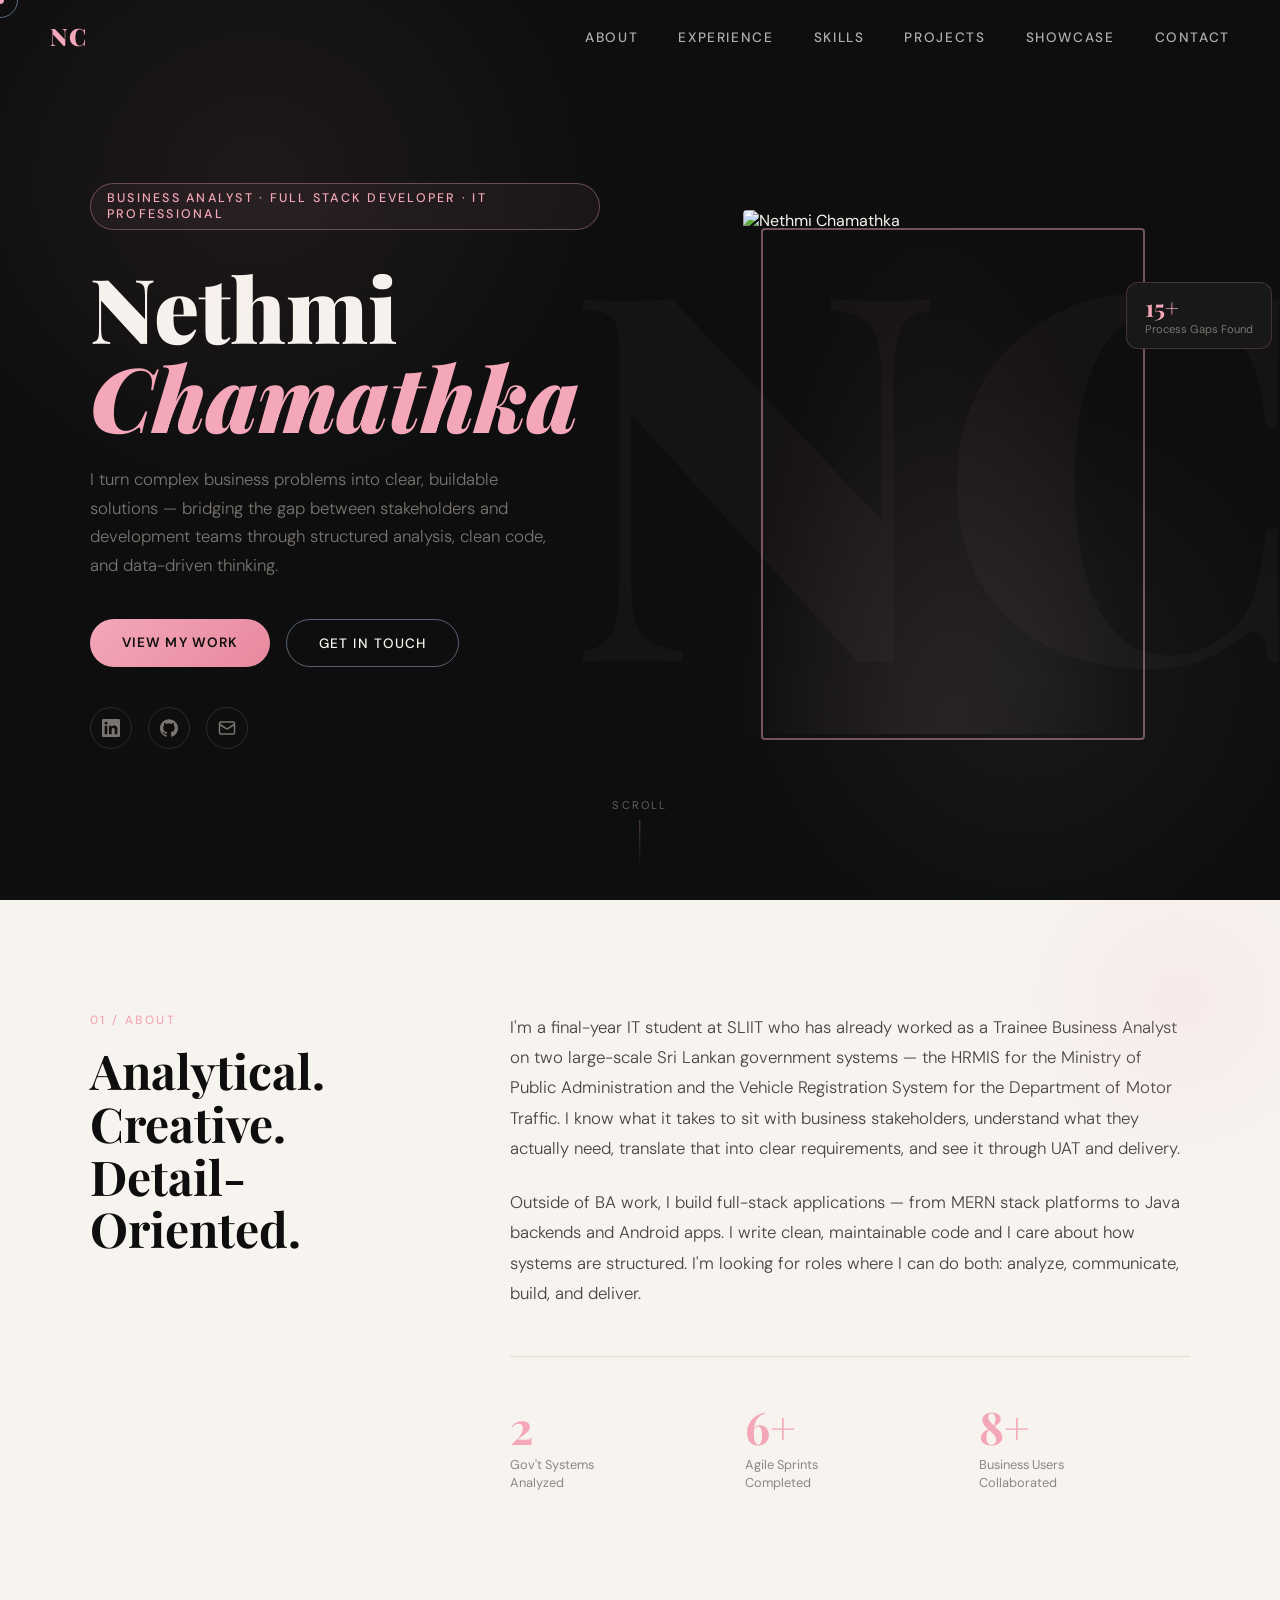
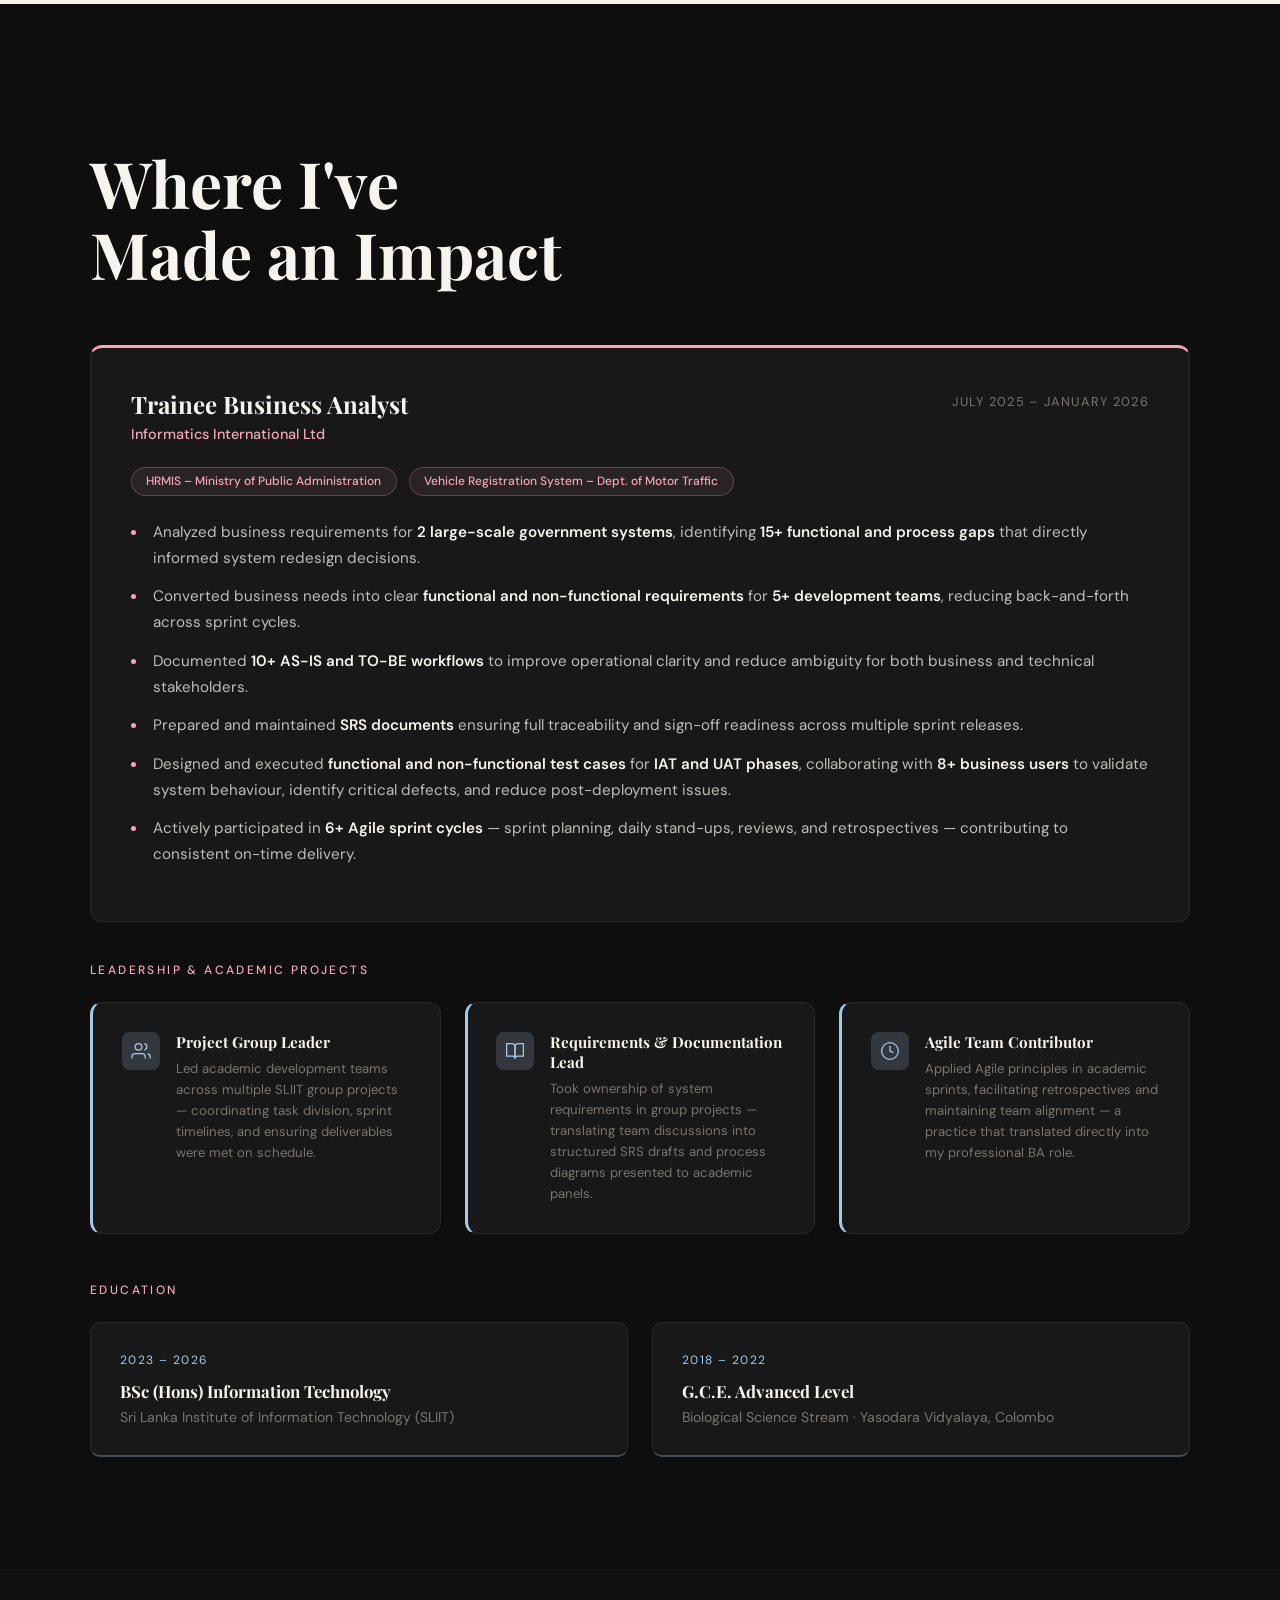
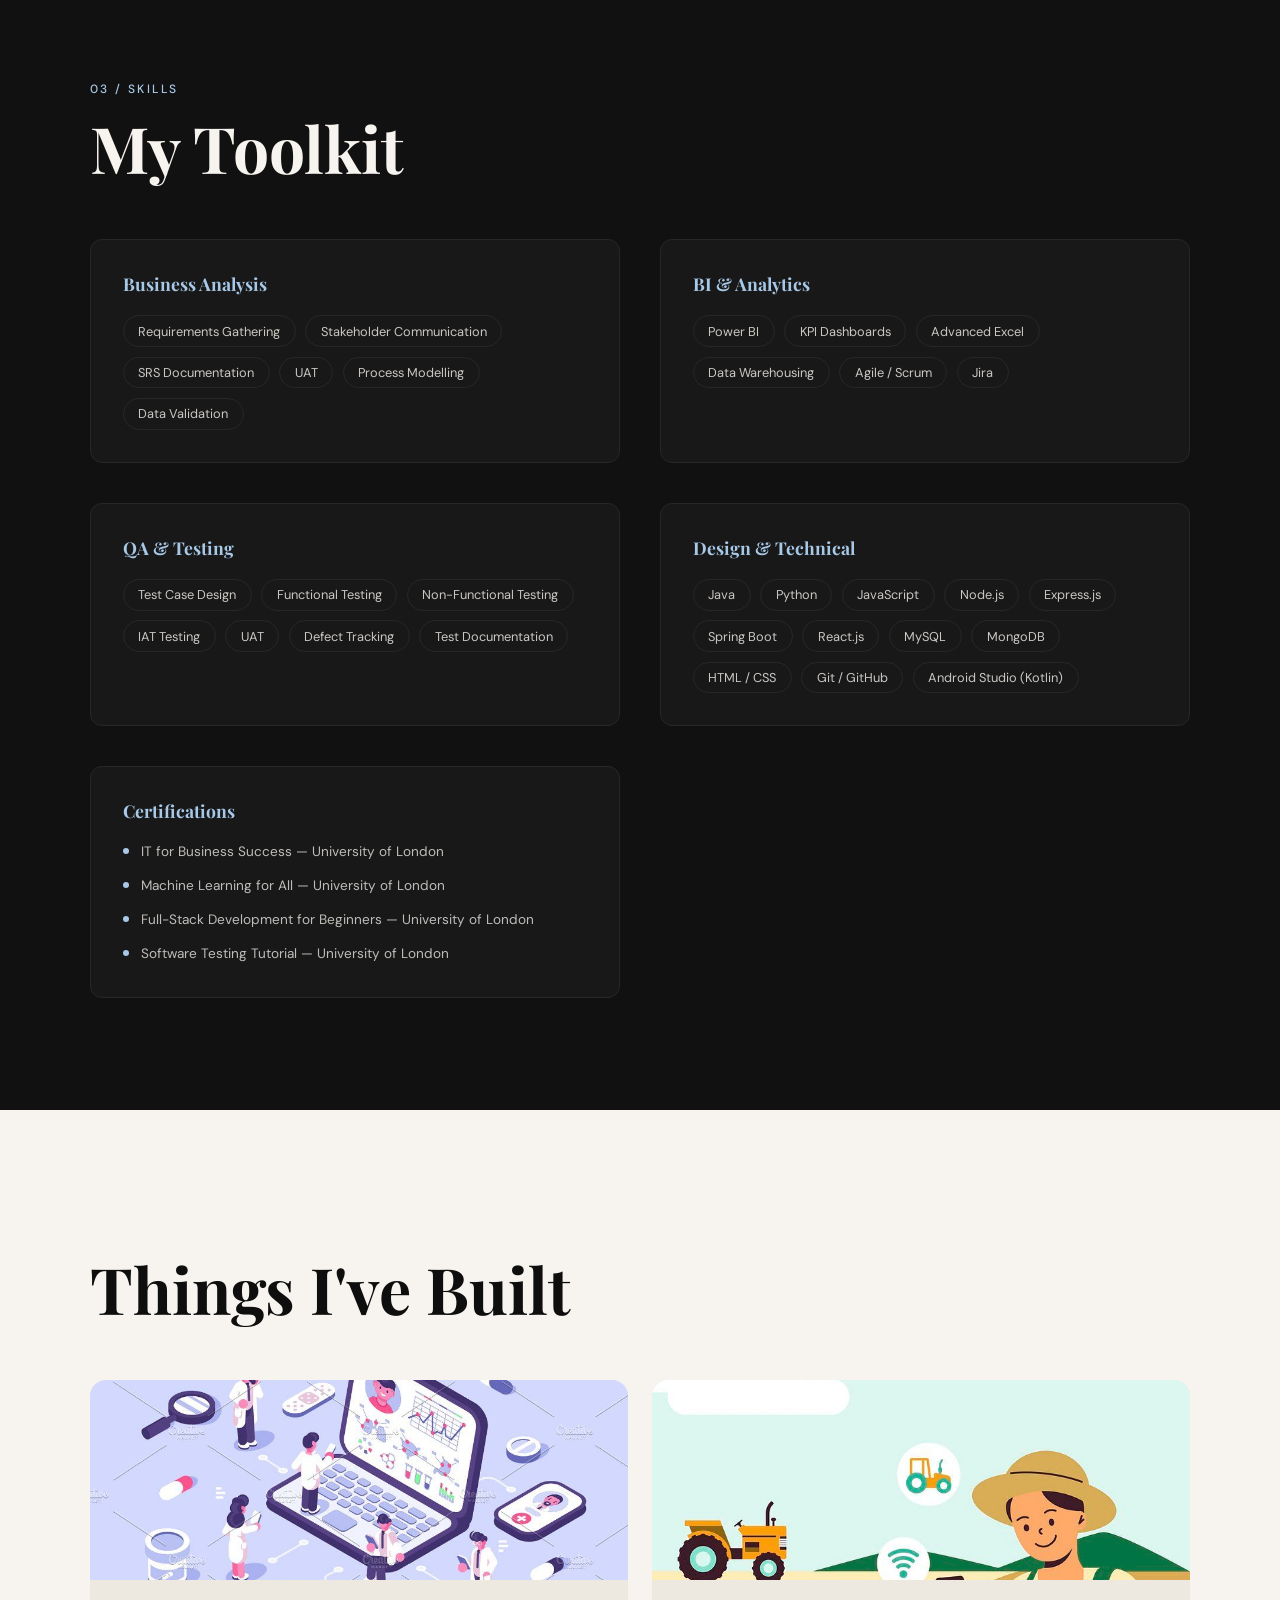
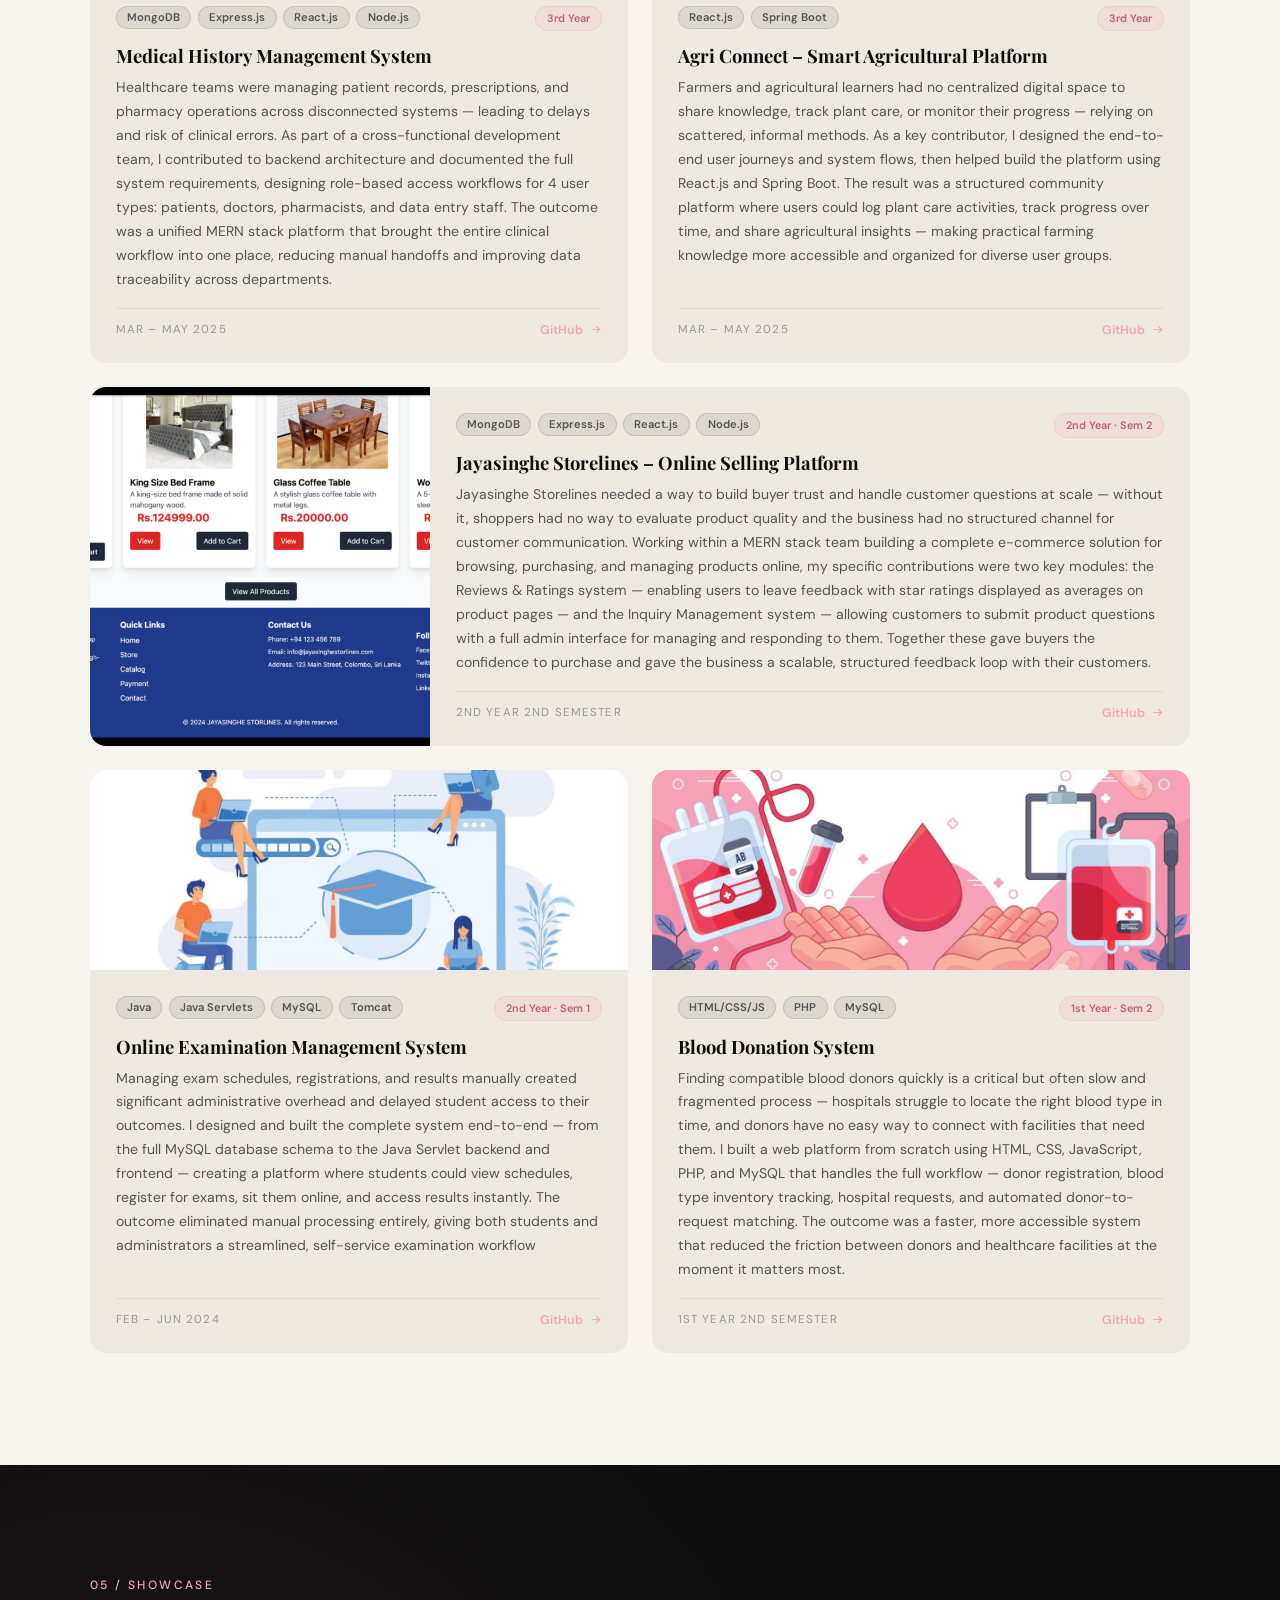
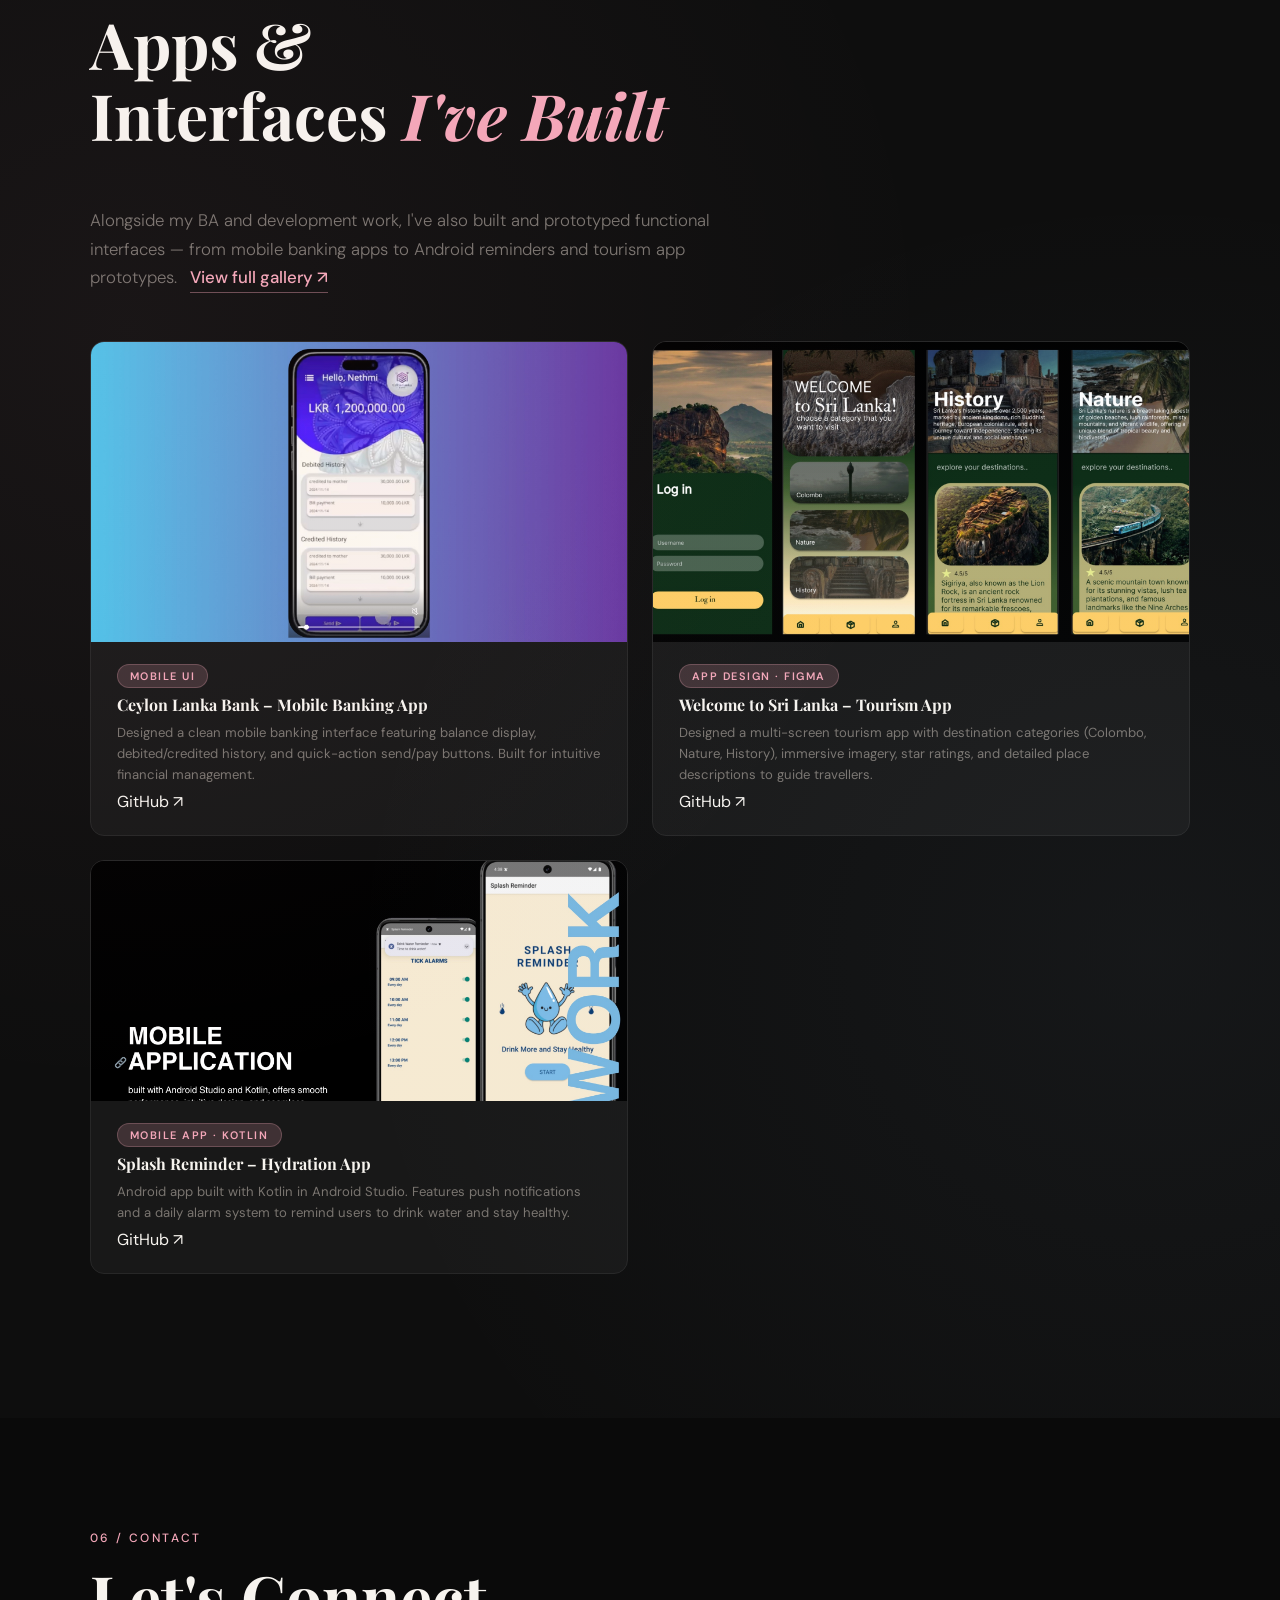
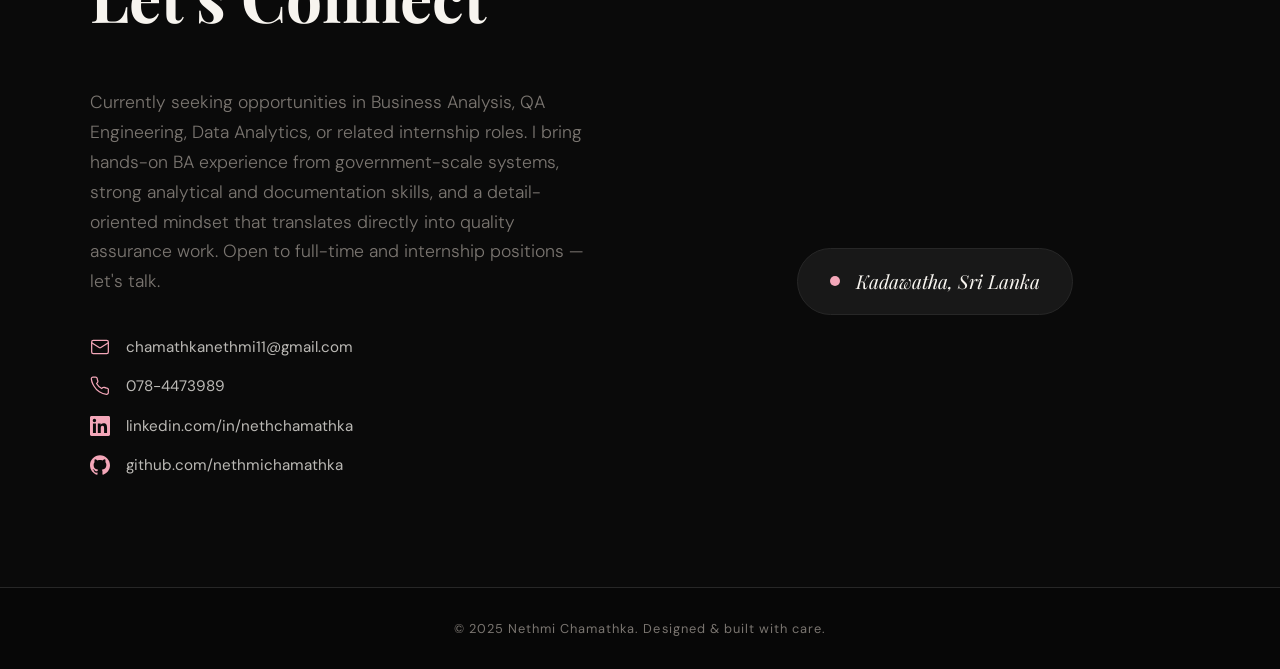
==== commit cc4b84ac: "Fix: Add rel='noopener noreferrer' to external links and -webkit prefixes for Safari compatibility" ====
--- a/Desktop/LOOK FOR FOLDERS/PORTFOLIO NEW/index.html
+++ b/Desktop/LOOK FOR FOLDERS/PORTFOLIO NEW/index.html
@@ -23,7 +23,7 @@
         <li><a href="#experience">Experience</a></li>
         <li><a href="#skills">Skills</a></li>
         <li><a href="#projects">Projects</a></li>
-        <li><a href="#uiux">UI/UX</a></li>
+        <li><a href="#uiux">Showcase</a></li>
         <li><a href="#contact">Contact</a></li>
       </ul>
       <button class="hamburger" id="hamburger" aria-label="Menu">
@@ -52,17 +52,18 @@
         <div class="hero-tag reveal">Business Analyst · Full Stack Developer · IT Professional</div>
         <h1 class="hero-name reveal delay-1">Nethmi<br><em>Chamathka</em></h1>
         <p class="hero-sub reveal delay-2">
-          Turning business complexity into clear, data-driven decisions — and crafting interfaces people love to use.
-        </p>
+          
+
+I turn complex business problems into clear, buildable solutions — bridging the gap between stakeholders and development teams through structured analysis, clean code, and data-driven thinking.
         <div class="hero-cta reveal delay-3">
           <a href="#experience" class="btn-primary">View My Work</a>
           <a href="#contact" class="btn-ghost">Get In Touch</a>
         </div>
         <div class="hero-socials reveal delay-4">
-          <a href="https://linkedin.com/in/nethchamathka" target="_blank" aria-label="LinkedIn">
+          <a href="https://linkedin.com/in/nethchamathka" target="_blank" rel="noopener noreferrer" aria-label="LinkedIn">
             <svg viewBox="0 0 24 24" fill="currentColor"><path d="M20.447 20.452h-3.554v-5.569c0-1.328-.027-3.037-1.852-3.037-1.853 0-2.136 1.445-2.136 2.939v5.667H9.351V9h3.414v1.561h.046c.477-.9 1.637-1.85 3.37-1.85 3.601 0 4.267 2.37 4.267 5.455v6.286zM5.337 7.433a2.062 2.062 0 01-2.063-2.065 2.064 2.064 0 112.063 2.065zm1.782 13.019H3.555V9h3.564v11.452zM22.225 0H1.771C.792 0 0 .774 0 1.729v20.542C0 23.227.792 24 1.771 24h20.451C23.2 24 24 23.227 24 22.271V1.729C24 .774 23.2 0 22.222 0h.003z"/></svg>
           </a>
-          <a href="https://github.com/nethmichamathka" target="_blank" aria-label="GitHub">
+          <a href="https://github.com/nethmichamathka" target="_blank" rel="noopener noreferrer" aria-label="GitHub">
             <svg viewBox="0 0 24 24" fill="currentColor"><path d="M12 .297c-6.63 0-12 5.373-12 12 0 5.303 3.438 9.8 8.205 11.385.6.113.82-.258.82-.577 0-.285-.01-1.04-.015-2.04-3.338.724-4.042-1.61-4.042-1.61C4.422 18.07 3.633 17.7 3.633 17.7c-1.087-.744.084-.729.084-.729 1.205.084 1.838 1.236 1.838 1.236 1.07 1.835 2.809 1.305 3.495.998.108-.776.417-1.305.76-1.605-2.665-.3-5.466-1.332-5.466-5.93 0-1.31.465-2.38 1.235-3.22-.135-.303-.54-1.523.105-3.176 0 0 1.005-.322 3.3 1.23.96-.267 1.98-.399 3-.405 1.02.006 2.04.138 3 .405 2.28-1.552 3.285-1.23 3.285-1.23.645 1.653.24 2.873.12 3.176.765.84 1.23 1.91 1.23 3.22 0 4.61-2.805 5.625-5.475 5.92.42.36.81 1.096.81 2.22 0 1.606-.015 2.896-.015 3.286 0 .315.21.69.825.57C20.565 22.092 24 17.592 24 12.297c0-6.627-5.373-12-12-12"/></svg>
           </a>
           <a href="mailto:chamathkanethmi11@gmail.com" aria-label="Email">
@@ -72,14 +73,11 @@
       </div>
       <div class="hero-right reveal delay-2">
         <div class="hero-img-wrap">
-          <img src="profile.jpg" alt="Nethmi Chamathka" class="hero-photo" />
+          <img src="profile7.png" alt="Nethmi Chamathka" class="hero-photo" />
           <div class="hero-img-accent"></div>
           <div class="hero-img-ring"></div>
         </div>
-        <div class="floating-badge badge-1">
-          <span class="badge-num">2+</span>
-          <span class="badge-txt">Yrs Exp</span>
-        </div>
+
         <div class="floating-badge badge-2">
           <span class="badge-num">15+</span>
           <span class="badge-txt">Process Gaps Found</span>
@@ -98,8 +96,8 @@
           <h2 class="section-title">Analytical.<br>Creative.<br>Detail-Oriented.</h2>
         </div>
         <div class="about-right reveal delay-1">
-          <p class="about-body">I'm a Business Analyst and Full Stack Developer with hands-on experience transforming business requirements into data-driven, system-based solutions. I specialize in requirements gathering, process modelling, UAT, Power BI dashboards, and building scalable applications with modern tech stacks.</p>
-          <p class="about-body">Currently completing my BSc in Information Technology at SLIIT (expected 2026), with a strong interest in Business Intelligence, Full-Stack Development, and software engineering best practices. Based in Kadawatha, Sri Lanka.</p>
+          <p class="about-body">I'm a final-year IT student at SLIIT who has already worked as a Trainee Business Analyst on two large-scale Sri Lankan government systems — the HRMIS for the Ministry of Public Administration and the Vehicle Registration System for the Department of Motor Traffic. I know what it takes to sit with business stakeholders, understand what they actually need, translate that into clear requirements, and see it through UAT and delivery.</p>
+          <p class="about-body">Outside of BA work, I build full-stack applications — from MERN stack platforms to Java backends and Android apps. I write clean, maintainable code and I care about how systems are structured. I'm looking for roles where I can do both: analyze, communicate, build, and deliver.</p>
           <div class="about-stats">
             <div class="stat"><span class="stat-n">2</span><span class="stat-l">Gov't Systems<br>Analyzed</span></div>
             <div class="stat"><span class="stat-n">6+</span><span class="stat-l">Agile Sprints<br>Completed</span></div>
@@ -122,25 +120,25 @@
             <h3 class="exp-role">Trainee Business Analyst</h3>
             <p class="exp-company">Informatics International Ltd</p>
           </div>
-          <span class="exp-date">July 2024 – Jan 2026</span>
+          <span class="exp-date">July 2025 – January 2026</span>
         </div>
         <div class="exp-projects">
           <div class="exp-proj-tag">HRMIS – Ministry of Public Administration</div>
           <div class="exp-proj-tag">Vehicle Registration System – Dept. of Motor Traffic</div>
         </div>
-        <ul class="exp-list">
-          <li>Analyzed business requirements for <strong>2 large-scale government systems</strong>, identifying <strong>15+ functional and process gaps</strong> that directly informed system redesign.</li>
-          <li>Converted business needs into clear requirements for <strong>5+ development teams</strong>, reducing back-and-forth across sprint cycles.</li>
-          <li>Documented <strong>10+ AS-IS and TO-BE workflows</strong> to improve operational clarity and reduce ambiguity.</li>
-          <li>Prepared and maintained <strong>3 SRS documents</strong> ensuring full traceability and sign-off readiness.</li>
-          <li>Collaborated with <strong>8+ business users during UAT sessions</strong>, identifying critical defects and reducing post-deployment issues.</li>
-          <li>Participated in <strong>6+ Agile sprint cycles</strong> — sprint planning, stand-ups, reviews, and retrospectives.</li>
-        </ul>
+<ul class="exp-list">
+  <li>Analyzed business requirements for <strong>2 large-scale government systems</strong>, identifying <strong>15+ functional and process gaps</strong> that directly informed system redesign decisions.</li>
+  <li>Converted business needs into clear <strong>functional and non-functional requirements</strong> for <strong>5+ development teams</strong>, reducing back-and-forth across sprint cycles.</li>
+  <li>Documented <strong>10+ AS-IS and TO-BE workflows</strong> to improve operational clarity and reduce ambiguity for both business and technical stakeholders.</li>
+  <li>Prepared and maintained <strong>SRS documents</strong> ensuring full traceability and sign-off readiness across multiple sprint releases.</li>
+  <li>Designed and executed <strong>functional and non-functional test cases</strong> for <strong>IAT and UAT phases</strong>, collaborating with <strong>8+ business users</strong> to validate system behaviour, identify critical defects, and reduce post-deployment issues.</li>
+  <li>Actively participated in <strong>6+ Agile sprint cycles</strong> — sprint planning, daily stand-ups, reviews, and retrospectives — contributing to consistent on-time delivery.</li>
+</ul>
       </div>
 
       <!-- LEADERSHIP -->
       <div class="leadership-section reveal delay-3">
-        <p class="section-label" style="margin-bottom:1.5rem;">Leadership & Academic Projects</p>
+        <p class="section-label leadership-label">Leadership & Academic Projects</p>
         <div class="leadership-grid">
           <div class="lead-card">
             <div class="lead-icon">
@@ -173,7 +171,7 @@
       </div>
 
       <div class="edu-section reveal delay-4">
-        <p class="section-label" style="margin-bottom:1.5rem;">Education</p>
+        <p class="section-label edu-label">Education</p>
         <div class="edu-grid">
           <div class="edu-card">
             <span class="edu-year">2023 – 2026</span>
@@ -190,43 +188,48 @@
     </div>
   </section>
 
-  <!-- SKILLS -->
+ <!-- SKILLS -->
   <section id="skills">
-    <div class="section-wrap">
-      <p class="section-label reveal">03 / Skills</p>
-      <h2 class="section-title reveal delay-1">My Toolkit</h2>
-      <div class="skills-columns">
-        <div class="skill-group reveal delay-1">
-          <h3 class="skill-group-title">Business Analysis</h3>
-          <div class="skill-chips">
-            <span>Requirements Gathering</span><span>Stakeholder Communication</span><span>SRS Documentation</span><span>UAT</span><span>Process Modelling</span><span>Data Validation</span>
-          </div>
-        </div>
-        <div class="skill-group reveal delay-2">
-          <h3 class="skill-group-title">BI & Analytics</h3>
-          <div class="skill-chips">
-            <span>Power BI</span><span>KPI Dashboards</span><span>Advanced Excel</span><span>Data Warehousing</span><span>Agile / Scrum</span><span>Jira</span>
-          </div>
-        </div>
-        <div class="skill-group reveal delay-3">
-          <h3 class="skill-group-title">Design & Technical</h3>
-          <div class="skill-chips">
-            <span>Java</span><span>Python</span><span>JavaScript</span><span>Node.js</span><span>Express.js</span><span>Spring Boot</span><span>React.js</span><span>MySQL</span><span>MongoDB</span><span>HTML / CSS</span><span>Git / GitHub</span><span>Android Studio (Kotlin)</span>
-          </div>
-        </div>
-        <div class="skill-group reveal delay-4">
-          <h3 class="skill-group-title">Certifications</h3>
-          <div class="cert-list">
-            <div class="cert-item"><span class="cert-dot"></span><span>IT for Business Success — University of London</span></div>
-            <div class="cert-item"><span class="cert-dot"></span><span>Machine Learning for All — University of London</span></div>
-            <div class="cert-item"><span class="cert-dot"></span><span>Full-Stack Development for Beginners — University of London</span></div>
-            <div class="cert-item"><span class="cert-dot"></span><span>Software Testing Tutorial — University of London</span></div>
-          </div>
-        </div>
-      </div>
-    </div>
-  </section>
-
+<div class="section-wrap">
+<p class="section-label reveal">03 / Skills</p>
+<h2 class="section-title reveal delay-1">My Toolkit</h2>
+<div class="skills-columns">
+<div class="skill-group reveal delay-1">
+<h3 class="skill-group-title">Business Analysis</h3>
+<div class="skill-chips">
+<span>Requirements Gathering</span><span>Stakeholder Communication</span><span>SRS Documentation</span><span>UAT</span><span>Process Modelling</span><span>Data Validation</span>
+</div>
+</div>
+<div class="skill-group reveal delay-2">
+<h3 class="skill-group-title">BI & Analytics</h3>
+<div class="skill-chips">
+<span>Power BI</span><span>KPI Dashboards</span><span>Advanced Excel</span><span>Data Warehousing</span><span>Agile / Scrum</span><span>Jira</span>
+</div>
+</div>
+<div class="skill-group reveal delay-3">
+<h3 class="skill-group-title">QA & Testing</h3>
+<div class="skill-chips">
+<span>Test Case Design</span><span>Functional Testing</span><span>Non-Functional Testing</span><span>IAT Testing</span><span>UAT</span><span>Defect Tracking</span><span>Test Documentation</span>
+</div>
+</div>
+<div class="skill-group reveal delay-4">
+<h3 class="skill-group-title">Design & Technical</h3>
+<div class="skill-chips">
+<span>Java</span><span>Python</span><span>JavaScript</span><span>Node.js</span><span>Express.js</span><span>Spring Boot</span><span>React.js</span><span>MySQL</span><span>MongoDB</span><span>HTML / CSS</span><span>Git / GitHub</span><span>Android Studio (Kotlin)</span>
+</div>
+</div>
+<div class="skill-group reveal delay-4">
+<h3 class="skill-group-title">Certifications</h3>
+<div class="cert-list">
+<div class="cert-item"><span class="cert-dot"></span><span>IT for Business Success — University of London</span></div>
+<div class="cert-item"><span class="cert-dot"></span><span>Machine Learning for All — University of London</span></div>
+<div class="cert-item"><span class="cert-dot"></span><span>Full-Stack Development for Beginners — University of London</span></div>
+<div class="cert-item"><span class="cert-dot"></span><span>Software Testing Tutorial — University of London</span></div>
+</div>
+</div>
+</div>
+</div>
+</section>
   <!-- PROJECTS -->
   <section id="projects">
     <div class="section-wrap">
@@ -242,8 +245,8 @@
           <div class="proj-body">
             <div class="proj-meta"><div class="proj-stack"><span>MongoDB</span><span>Express.js</span><span>React.js</span><span>Node.js</span></div><span class="proj-year-badge">3rd Year</span></div>
             <h3>Medical History Management System</h3>
-            <p>Full-featured healthcare platform managing patient history, diagnoses, prescriptions, and pharmacy operations. Designed clinical workflows and role-based access for patients, doctors, pharmacists, and data entry staff.</p>
-            <div class="proj-footer"><span class="proj-date-label">Mar – May 2025</span><a href="https://github.com/Viduraz/ITPM_Project" target="_blank" class="proj-link">GitHub <svg viewBox="0 0 16 16" fill="none" stroke="currentColor" stroke-width="1.5"><path d="M3 8h10M9 4l4 4-4 4"/></svg></a></div>
+            <p>Healthcare teams were managing patient records, prescriptions, and pharmacy operations across disconnected systems — leading to delays and risk of clinical errors. As part of a cross-functional development team, I contributed to backend architecture and documented the full system requirements, designing role-based access workflows for 4 user types: patients, doctors, pharmacists, and data entry staff. The outcome was a unified MERN stack platform that brought the entire clinical workflow into one place, reducing manual handoffs and improving data traceability across departments.</p>
+            <div class="proj-footer"><span class="proj-date-label">Mar – May 2025</span><a href="https://github.com/Viduraz/ITPM_Project" target="_blank" rel="noopener noreferrer" class="proj-link">GitHub <svg viewBox="0 0 16 16" fill="none" stroke="currentColor" stroke-width="1.5"><path d="M3 8h10M9 4l4 4-4 4"/></svg></a></div>
           </div>
         </div>
 
@@ -255,8 +258,8 @@
           <div class="proj-body">
             <div class="proj-meta"><div class="proj-stack"><span>React.js</span><span>Spring Boot</span></div><span class="proj-year-badge">3rd Year</span></div>
             <h3>Agri Connect – Smart Agricultural Platform</h3>
-            <p>Knowledge-sharing and community platform for agricultural learning, plant care planning, and progress tracking. Designed user journeys and system flows to support diverse agricultural user needs.</p>
-            <div class="proj-footer"><span class="proj-date-label">Mar – May 2025</span><a href="https://github.com/Viduraz/PAF_SLIIT" target="_blank" class="proj-link">GitHub <svg viewBox="0 0 16 16" fill="none" stroke="currentColor" stroke-width="1.5"><path d="M3 8h10M9 4l4 4-4 4"/></svg></a></div>
+            <p>Farmers and agricultural learners had no centralized digital space to share knowledge, track plant care, or monitor their progress — relying on scattered, informal methods. As a key contributor, I designed the end-to-end user journeys and system flows, then helped build the platform using React.js and Spring Boot. The result was a structured community platform where users could log plant care activities, track progress over time, and share agricultural insights — making practical farming knowledge more accessible and organized for diverse user groups.</p>
+            <div class="proj-footer"><span class="proj-date-label">Mar – May 2025</span><a href="https://github.com/Viduraz/PAF_SLIIT" target="_blank" rel="noopener noreferrer" class="proj-link">GitHub <svg viewBox="0 0 16 16" fill="none" stroke="currentColor" stroke-width="1.5"><path d="M3 8h10M9 4l4 4-4 4"/></svg></a></div>
           </div>
         </div>
 
@@ -268,8 +271,8 @@
           <div class="proj-body">
             <div class="proj-meta"><div class="proj-stack"><span>MongoDB</span><span>Express.js</span><span>React.js</span><span>Node.js</span></div><span class="proj-year-badge">2nd Year · Sem 2</span></div>
             <h3>Jayasinghe Storelines – Online Selling Platform</h3>
-            <p>Full-stack e-commerce platform built with MERN stack. My contribution: implemented the <strong>Reviews & Ratings system</strong> and <strong>Inquiry Management</strong> — enabling users to leave product feedback and submit/manage product inquiries via an integrated chatbot interface.</p>
-            <div class="proj-footer"><span class="proj-date-label">2nd Year 2nd Semester</span><a href="https://github.com/chathuwa-whiz/JayasingheStoreline-MERN" target="_blank" class="proj-link">GitHub <svg viewBox="0 0 16 16" fill="none" stroke="currentColor" stroke-width="1.5"><path d="M3 8h10M9 4l4 4-4 4"/></svg></a></div>
+            <p>Jayasinghe Storelines needed a way to build buyer trust and handle customer questions at scale — without it, shoppers had no way to evaluate product quality and the business had no structured channel for customer communication. Working within a MERN stack team building a complete e-commerce solution for browsing, purchasing, and managing products online, my specific contributions were two key modules: the Reviews & Ratings system — enabling users to leave feedback with star ratings displayed as averages on product pages — and the Inquiry Management system — allowing customers to submit product questions with a full admin interface for managing and responding to them. Together these gave buyers the confidence to purchase and gave the business a scalable, structured feedback loop with their customers.</p>
+            <div class="proj-footer"><span class="proj-date-label">2nd Year 2nd Semester</span><a href="https://github.com/chathuwa-whiz/JayasingheStoreline-MERN" target="_blank" rel="noopener noreferrer" class="proj-link">GitHub <svg viewBox="0 0 16 16" fill="none" stroke="currentColor" stroke-width="1.5"><path d="M3 8h10M9 4l4 4-4 4"/></svg></a></div>
           </div>
         </div>
 
@@ -281,8 +284,8 @@
           <div class="proj-body">
             <div class="proj-meta"><div class="proj-stack"><span>Java</span><span>Java Servlets</span><span>MySQL</span><span>Tomcat</span></div><span class="proj-year-badge">2nd Year · Sem 1</span></div>
             <h3>Online Examination Management System</h3>
-            <p>Platform enabling users to view exam schedules, register, take exams, and access results online. Built the full database schema and backend logic to manage exam sessions and result storage.</p>
-            <div class="proj-footer"><span class="proj-date-label">Feb – Jun 2024</span><a href="https://github.com/nethmichamathka/Project-Online-Examination-Management-System" target="_blank" class="proj-link">GitHub <svg viewBox="0 0 16 16" fill="none" stroke="currentColor" stroke-width="1.5"><path d="M3 8h10M9 4l4 4-4 4"/></svg></a></div>
+            <p>Managing exam schedules, registrations, and results manually created significant administrative overhead and delayed student access to their outcomes. I designed and built the complete system end-to-end — from the full MySQL database schema to the Java Servlet backend and frontend — creating a platform where students could view schedules, register for exams, sit them online, and access results instantly. The outcome eliminated manual processing entirely, giving both students and administrators a streamlined, self-service examination workflow</p>
+            <div class="proj-footer"><span class="proj-date-label">Feb – Jun 2024</span><a href="https://github.com/nethmichamathka/Project-Online-Examination-Management-System" target="_blank" rel="noopener noreferrer" class="proj-link">GitHub <svg viewBox="0 0 16 16" fill="none" stroke="currentColor" stroke-width="1.5"><path d="M3 8h10M9 4l4 4-4 4"/></svg></a></div>
           </div>
         </div>
 
@@ -294,8 +297,8 @@
           <div class="proj-body">
             <div class="proj-meta"><div class="proj-stack"><span>HTML/CSS/JS</span><span>PHP</span><span>MySQL</span></div><span class="proj-year-badge">1st Year · Sem 2</span></div>
             <h3>Blood Donation System</h3>
-            <p>Web-based platform bridging blood donors and healthcare facilities. Manages donor registration, blood type inventory, hospital requests, and donation matching — making blood finding faster and more accessible.</p>
-            <div class="proj-footer"><span class="proj-date-label">1st Year 2nd Semester</span><a href="https://github.com/nethmichamathka/Blood-Donation-System" target="_blank" class="proj-link">GitHub <svg viewBox="0 0 16 16" fill="none" stroke="currentColor" stroke-width="1.5"><path d="M3 8h10M9 4l4 4-4 4"/></svg></a></div>
+            <p>Finding compatible blood donors quickly is a critical but often slow and fragmented process — hospitals struggle to locate the right blood type in time, and donors have no easy way to connect with facilities that need them. I built a web platform from scratch using HTML, CSS, JavaScript, PHP, and MySQL that handles the full workflow — donor registration, blood type inventory tracking, hospital requests, and automated donor-to-request matching. The outcome was a faster, more accessible system that reduced the friction between donors and healthcare facilities at the moment it matters most.</p>
+            <div class="proj-footer"><span class="proj-date-label">1st Year 2nd Semester</span><a href="https://github.com/nethmichamathka/Blood-Donation-System" target="_blank" rel="noopener noreferrer" class="proj-link">GitHub <svg viewBox="0 0 16 16" fill="none" stroke="currentColor" stroke-width="1.5"><path d="M3 8h10M9 4l4 4-4 4"/></svg></a></div>
           </div>
         </div>
 
@@ -306,11 +309,11 @@
   <!-- UI/UX DESIGN -->
   <section id="uiux">
     <div class="section-wrap">
-      <p class="section-label reveal">05 / UI/UX Design</p>
-      <h2 class="section-title reveal delay-1">Designing Experiences<br>People <em>Love</em></h2>
+      <p class="section-label reveal">05 / Showcase</p>
+      <h2 class="section-title reveal delay-1">Apps & <br>Interfaces <em>I've Built</em></h2>
       <p class="uiux-intro reveal delay-2">
-        Beyond analysis and code, I design clean, intuitive interfaces. My work spans mobile banking, travel apps, and reminder tools — all focused on clarity, usability, and visual polish.
-        <a href="https://chamathkanethportfolio.my.canva.site" target="_blank" class="uiux-canva-link">View full gallery ↗</a>
+         Alongside my BA and development work, I've also built and prototyped functional interfaces — from mobile banking apps to Android reminders and tourism app prototypes.
+        <a href="https://chamathkanethportfolio.my.canva.site" target="_blank" rel="noopener noreferrer" class="uiux-canva-link">View full gallery ↗</a>
       </p>
 
       <div class="uiux-grid reveal delay-2">
@@ -324,7 +327,7 @@
             <div class="uiux-badge">Mobile UI</div>
             <h4>Ceylon Lanka Bank – Mobile Banking App</h4>
             <p>Designed a clean mobile banking interface featuring balance display, debited/credited history, and quick-action send/pay buttons. Built for intuitive financial management.</p>
-            <a href="https://github.com/nethmichamathka/Celon_Lanka_Bank" target="_blank" class="uiux-github-link">GitHub ↗</a>
+            <a href="https://github.com/nethmichamathka/Celon_Lanka_Bank" target="_blank" rel="noopener noreferrer" class="uiux-github-link">GitHub ↗</a>
           </div>
         </div>
 
@@ -337,7 +340,7 @@
             <div class="uiux-badge">App Design · Figma</div>
             <h4>Welcome to Sri Lanka – Tourism App</h4>
             <p>Designed a multi-screen tourism app with destination categories (Colombo, Nature, History), immersive imagery, star ratings, and detailed place descriptions to guide travellers.</p>
-            <a href="https://github.com/nethmichamathka/SriTravels-figma-UI" target="_blank" class="uiux-github-link">GitHub ↗</a>
+            <a href="https://github.com/nethmichamathka/SriTravels-figma-UI" target="_blank" rel="noopener noreferrer" class="uiux-github-link">GitHub ↗</a>
           </div>
         </div>
 
@@ -350,7 +353,7 @@
             <div class="uiux-badge">Mobile App · Kotlin</div>
             <h4>Splash Reminder – Hydration App</h4>
             <p>Android app built with Kotlin in Android Studio. Features push notifications and a daily alarm system to remind users to drink water and stay healthy.</p>
-            <a href="https://github.com/nethmichamathka/Water-Reminder-App" target="_blank" class="uiux-github-link">GitHub ↗</a>
+            <a href="https://github.com/nethmichamathka/Water-Reminder-App" target="_blank" rel="noopener noreferrer" class="uiux-github-link">GitHub ↗</a>
           </div>
         </div>
 
@@ -367,7 +370,7 @@
       <h2 class="section-title reveal delay-1">Let's Connect</h2>
       <div class="contact-grid">
         <div class="contact-info reveal delay-2">
-          <p class="contact-body">Open to BA roles, UI/UX opportunities, internships, and data analytics positions. Feel free to reach out!</p>
+          <p class="contact-body">Currently seeking opportunities in Business Analysis, QA Engineering, Data Analytics, or related internship roles. I bring hands-on BA experience from government-scale systems, strong analytical and documentation skills, and a detail-oriented mindset that translates directly into quality assurance work. Open to full-time and internship positions — let's talk.</p>
           <div class="contact-links">
             <a href="mailto:chamathkanethmi11@gmail.com" class="contact-link">
               <svg viewBox="0 0 24 24" fill="none" stroke="currentColor" stroke-width="1.5"><rect x="2" y="4" width="20" height="16" rx="2"/><path d="m22 7-8.97 5.7a1.94 1.94 0 0 1-2.06 0L2 7"/></svg>
@@ -377,11 +380,11 @@
               <svg viewBox="0 0 24 24" fill="none" stroke="currentColor" stroke-width="1.5"><path d="M22 16.92v3a2 2 0 0 1-2.18 2 19.79 19.79 0 0 1-8.63-3.07A19.5 19.5 0 0 1 4.69 12 19.79 19.79 0 0 1 1.61 3.4a2 2 0 0 1 1.99-2.18h3a2 2 0 0 1 2 1.72c.127.96.361 1.903.7 2.81a2 2 0 0 1-.45 2.11L7.91 8.96a16 16 0 0 0 6.13 6.13l.92-.92a2 2 0 0 1 2.11-.45c.907.339 1.85.573 2.81.7A2 2 0 0 1 22 16.92z"/></svg>
               078-4473989
             </a>
-            <a href="https://linkedin.com/in/nethchamathka" target="_blank" class="contact-link">
+            <a href="https://linkedin.com/in/nethchamathka" target="_blank" rel="noopener noreferrer" class="contact-link">
               <svg viewBox="0 0 24 24" fill="currentColor"><path d="M20.447 20.452h-3.554v-5.569c0-1.328-.027-3.037-1.852-3.037-1.853 0-2.136 1.445-2.136 2.939v5.667H9.351V9h3.414v1.561h.046c.477-.9 1.637-1.85 3.37-1.85 3.601 0 4.267 2.37 4.267 5.455v6.286zM5.337 7.433a2.062 2.062 0 01-2.063-2.065 2.064 2.064 0 112.063 2.065zm1.782 13.019H3.555V9h3.564v11.452zM22.225 0H1.771C.792 0 0 .774 0 1.729v20.542C0 23.227.792 24 1.771 24h20.451C23.2 24 24 23.227 24 22.271V1.729C24 .774 23.2 0 22.222 0h.003z"/></svg>
               linkedin.com/in/nethchamathka
             </a>
-            <a href="https://github.com/nethmichamathka" target="_blank" class="contact-link">
+            <a href="https://github.com/nethmichamathka" target="_blank" rel="noopener noreferrer" class="contact-link">
               <svg viewBox="0 0 24 24" fill="currentColor"><path d="M12 .297c-6.63 0-12 5.373-12 12 0 5.303 3.438 9.8 8.205 11.385.6.113.82-.258.82-.577 0-.285-.01-1.04-.015-2.04-3.338.724-4.042-1.61-4.042-1.61C4.422 18.07 3.633 17.7 3.633 17.7c-1.087-.744.084-.729.084-.729 1.205.084 1.838 1.236 1.838 1.236 1.07 1.835 2.809 1.305 3.495.998.108-.776.417-1.305.76-1.605-2.665-.3-5.466-1.332-5.466-5.93 0-1.31.465-2.38 1.235-3.22-.135-.303-.54-1.523.105-3.176 0 0 1.005-.322 3.3 1.23.96-.267 1.98-.399 3-.405 1.02.006 2.04.138 3 .405 2.28-1.552 3.285-1.23 3.285-1.23.645 1.653.24 2.873.12 3.176.765.84 1.23 1.91 1.23 3.22 0 4.61-2.805 5.625-5.475 5.92.42.36.81 1.096.81 2.22 0 1.606-.015 2.896-.015 3.286 0 .315.21.69.825.57C20.565 22.092 24 17.592 24 12.297c0-6.627-5.373-12-12-12"/></svg>
               github.com/nethmichamathka
             </a>
--- a/Desktop/LOOK FOR FOLDERS/PORTFOLIO NEW/styles.css
+++ b/Desktop/LOOK FOR FOLDERS/PORTFOLIO NEW/styles.css
@@ -69,6 +69,7 @@
 }
 #navbar.scrolled {
   background:rgba(14,14,14,.93);
+  -webkit-backdrop-filter:blur(16px);
   backdrop-filter:blur(16px);
   border-bottom:1px solid rgba(244,167,185,.12);
 }
@@ -136,7 +137,7 @@
 .hero-bg-text {
   position:absolute; right:-2vw; top:50%; transform:translateY(-50%);
   font-family:var(--serif); font-size:40vw; font-weight:900;
-  color:rgba(244,167,185,.03); pointer-events:none; line-height:1; user-select:none;
+  color:rgba(244,167,185,.03); pointer-events:none; line-height:1; -webkit-user-select:none; user-select:none;
 }
 .hero-grid {
   max-width:1180px; margin:0 auto; padding:7rem 2.5rem 5rem;
@@ -207,7 +208,7 @@
   position:absolute; background:var(--card-bg);
   border:1px solid rgba(244,167,185,.2); border-radius:12px;
   padding:.75rem 1.1rem; display:flex; flex-direction:column;
-  z-index:3; backdrop-filter:blur(8px);
+  z-index:3; -webkit-backdrop-filter:blur(8px); backdrop-filter:blur(8px);
 }
 .badge-1 { bottom:12%; left:-18%; }
 .badge-2 { top:14%; right:-16%; }
@@ -261,6 +262,8 @@
 
 /* Leadership */
 .leadership-section { margin-bottom:3rem; }
+.leadership-label { margin-bottom:1.5rem !important; }
+.edu-label { margin-bottom:1.5rem !important; }
 .leadership-grid { display:grid; grid-template-columns:repeat(3,1fr); gap:1.5rem; }
 .lead-card {
   background:var(--card-bg); border:1px solid var(--card-border);
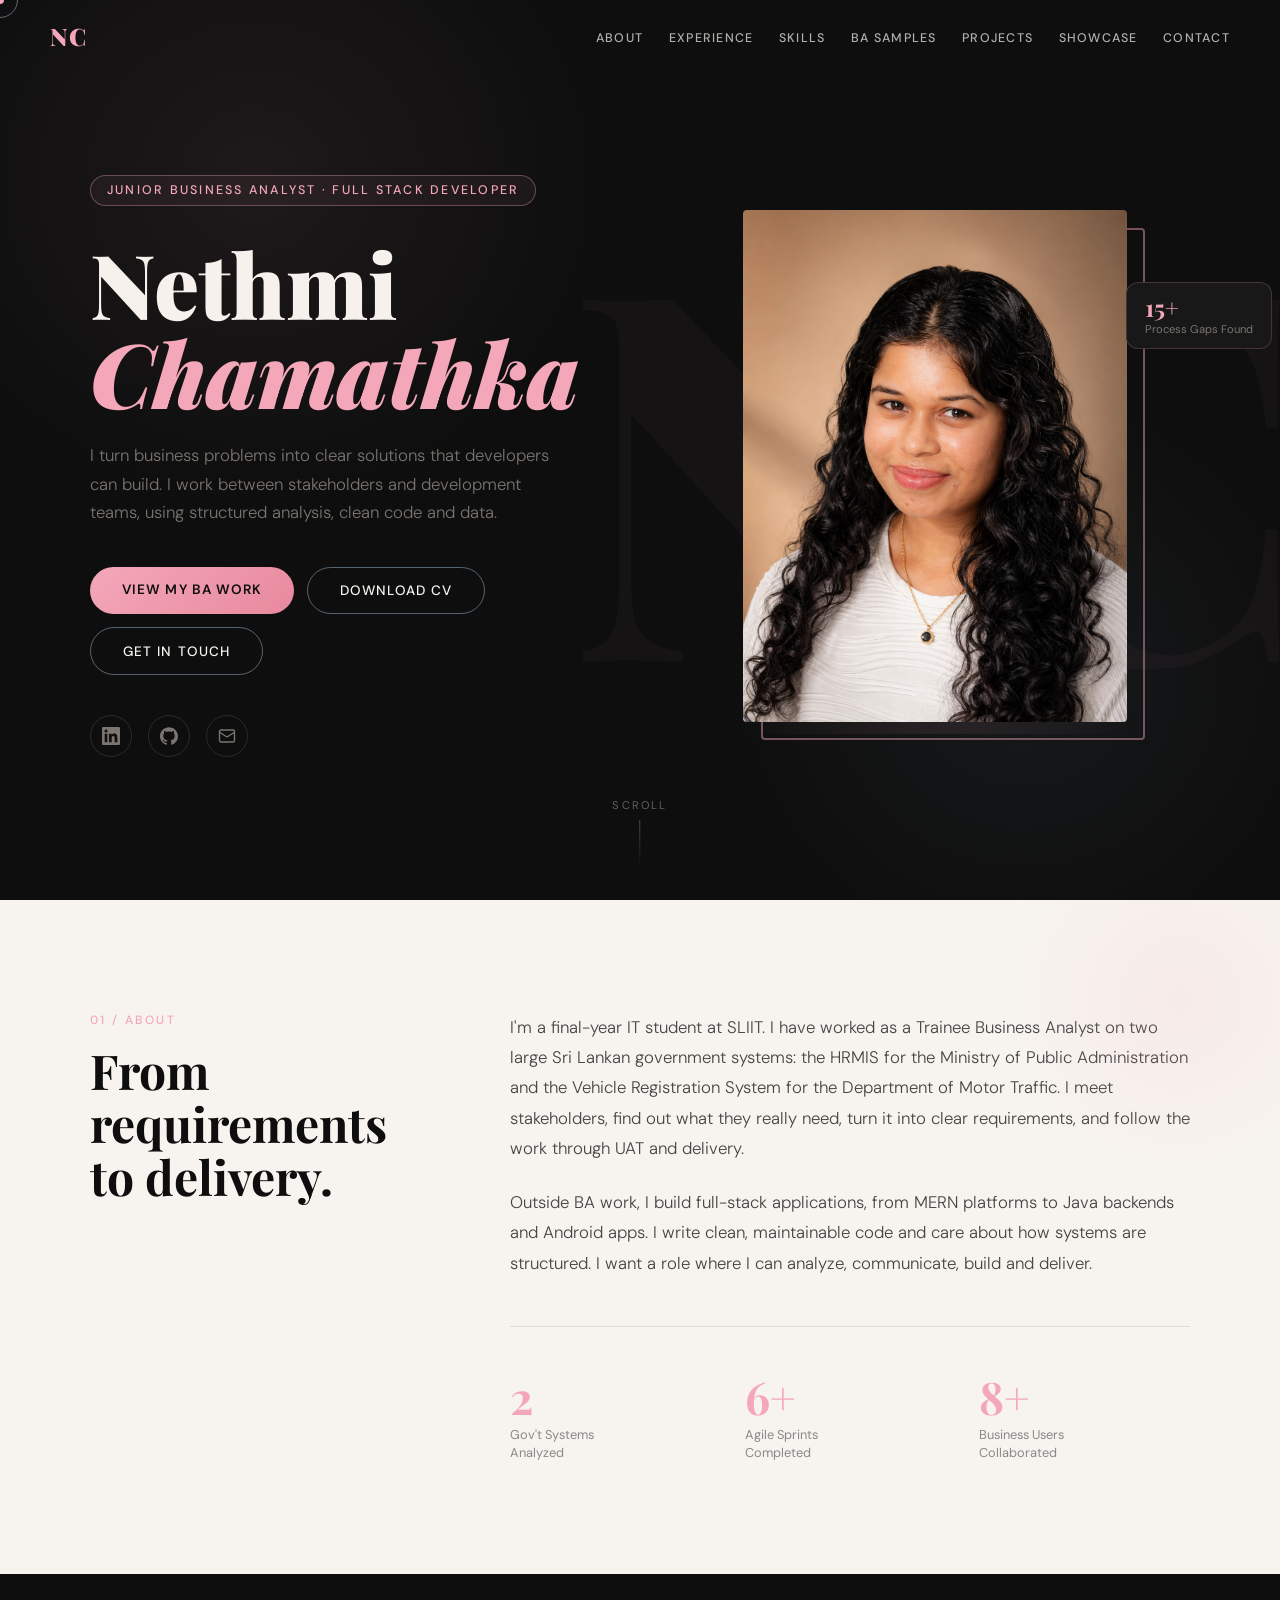
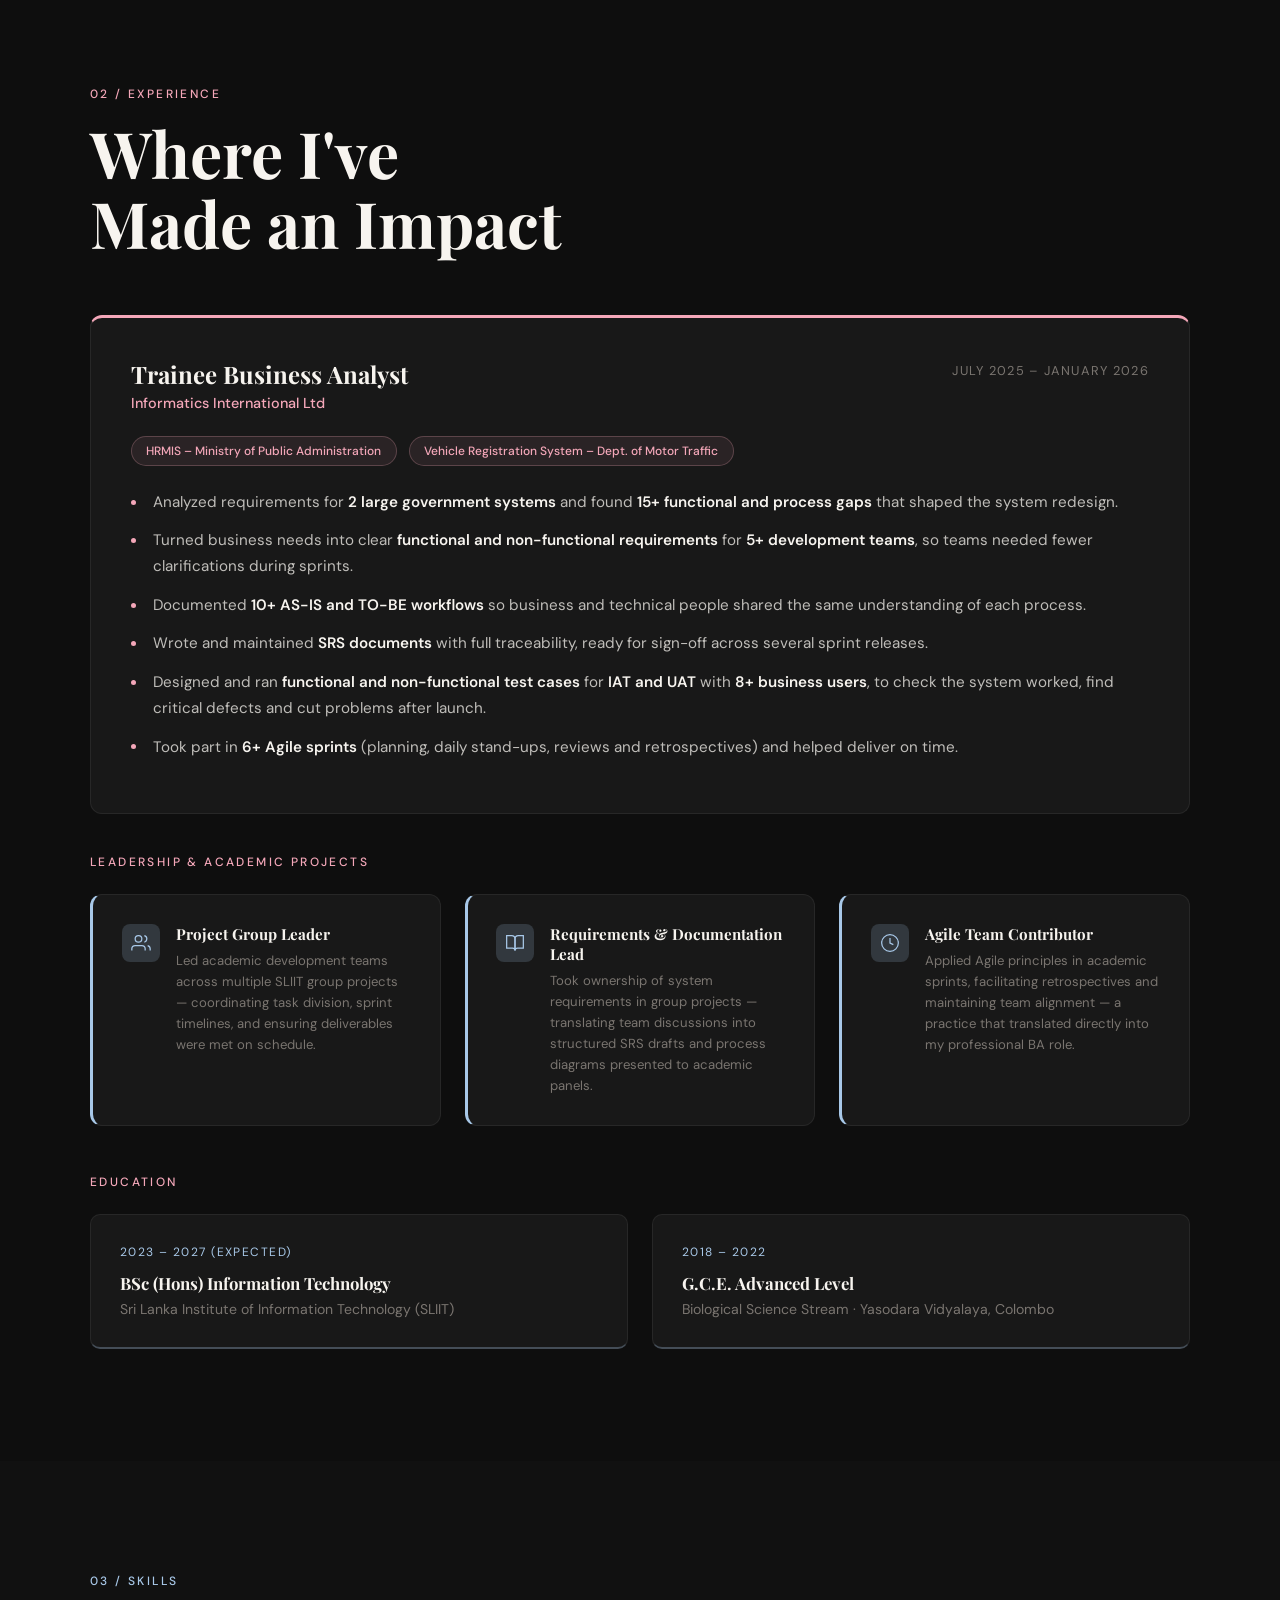
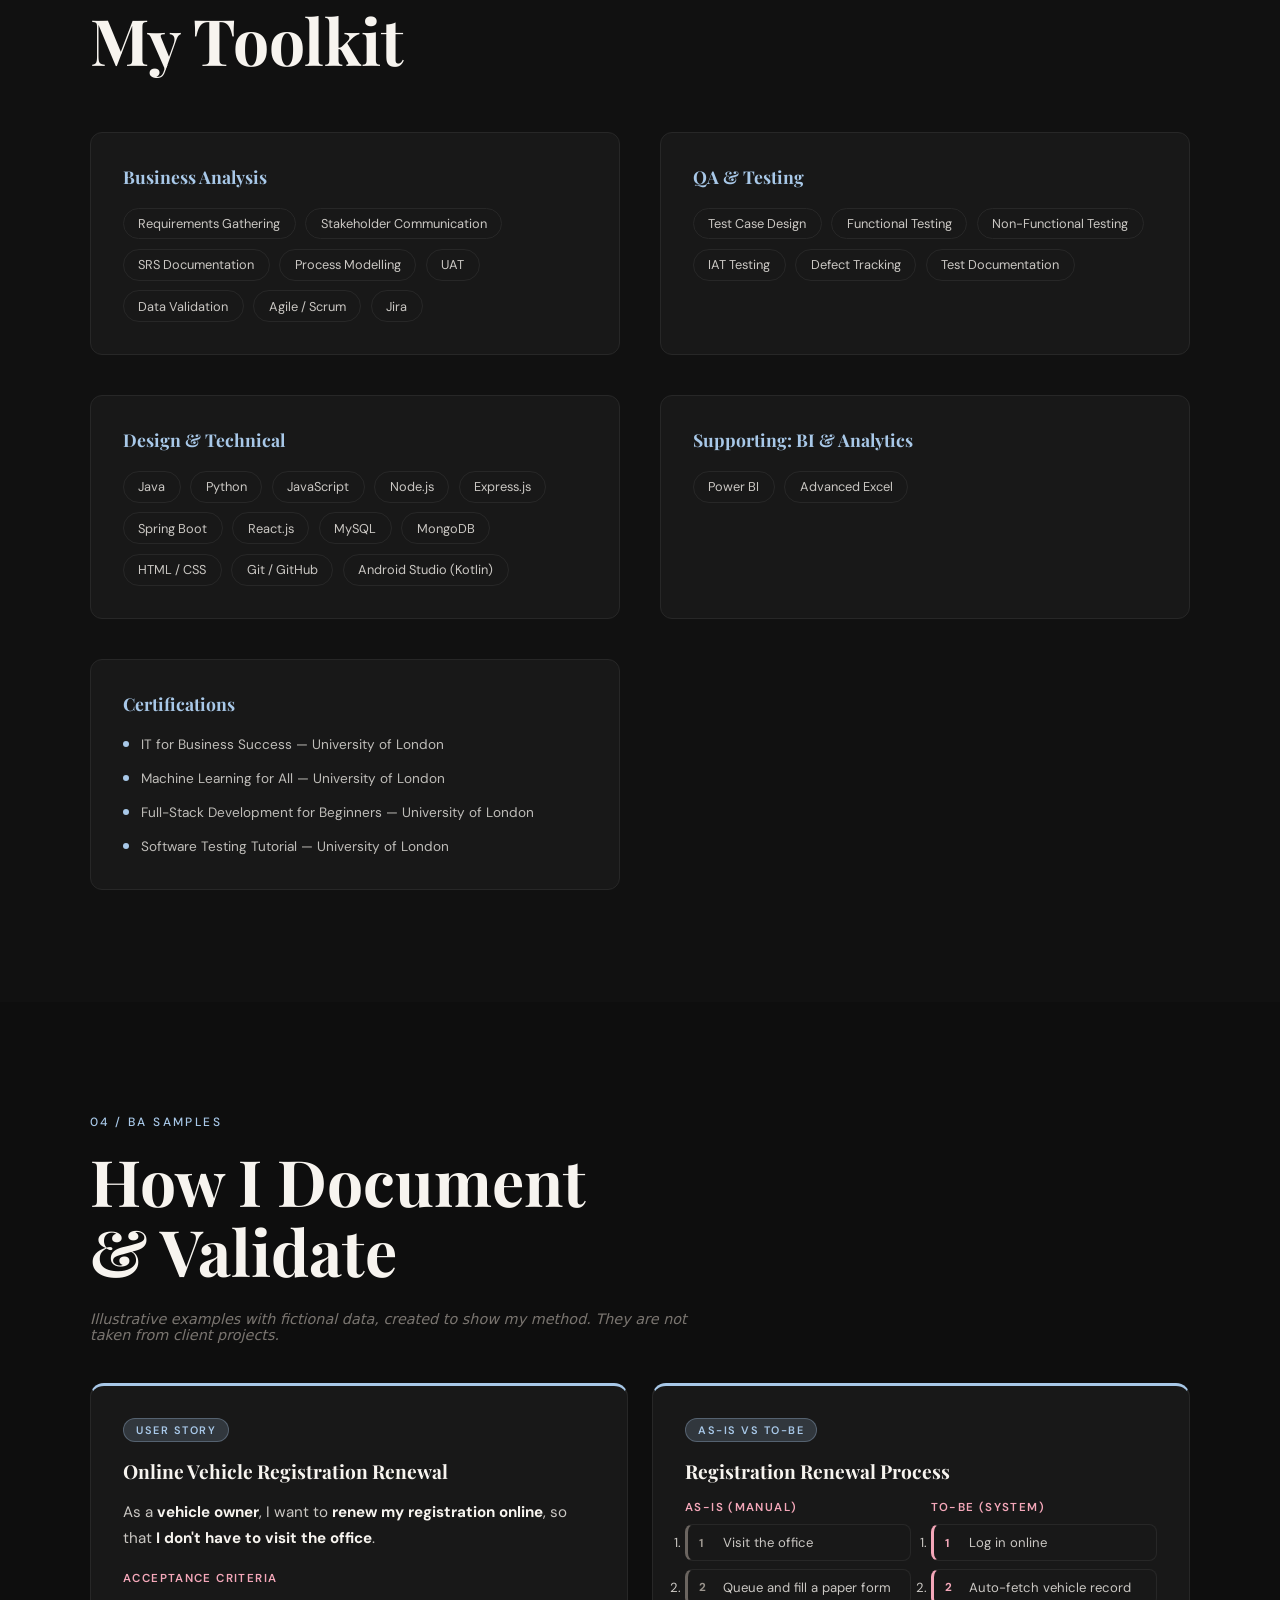
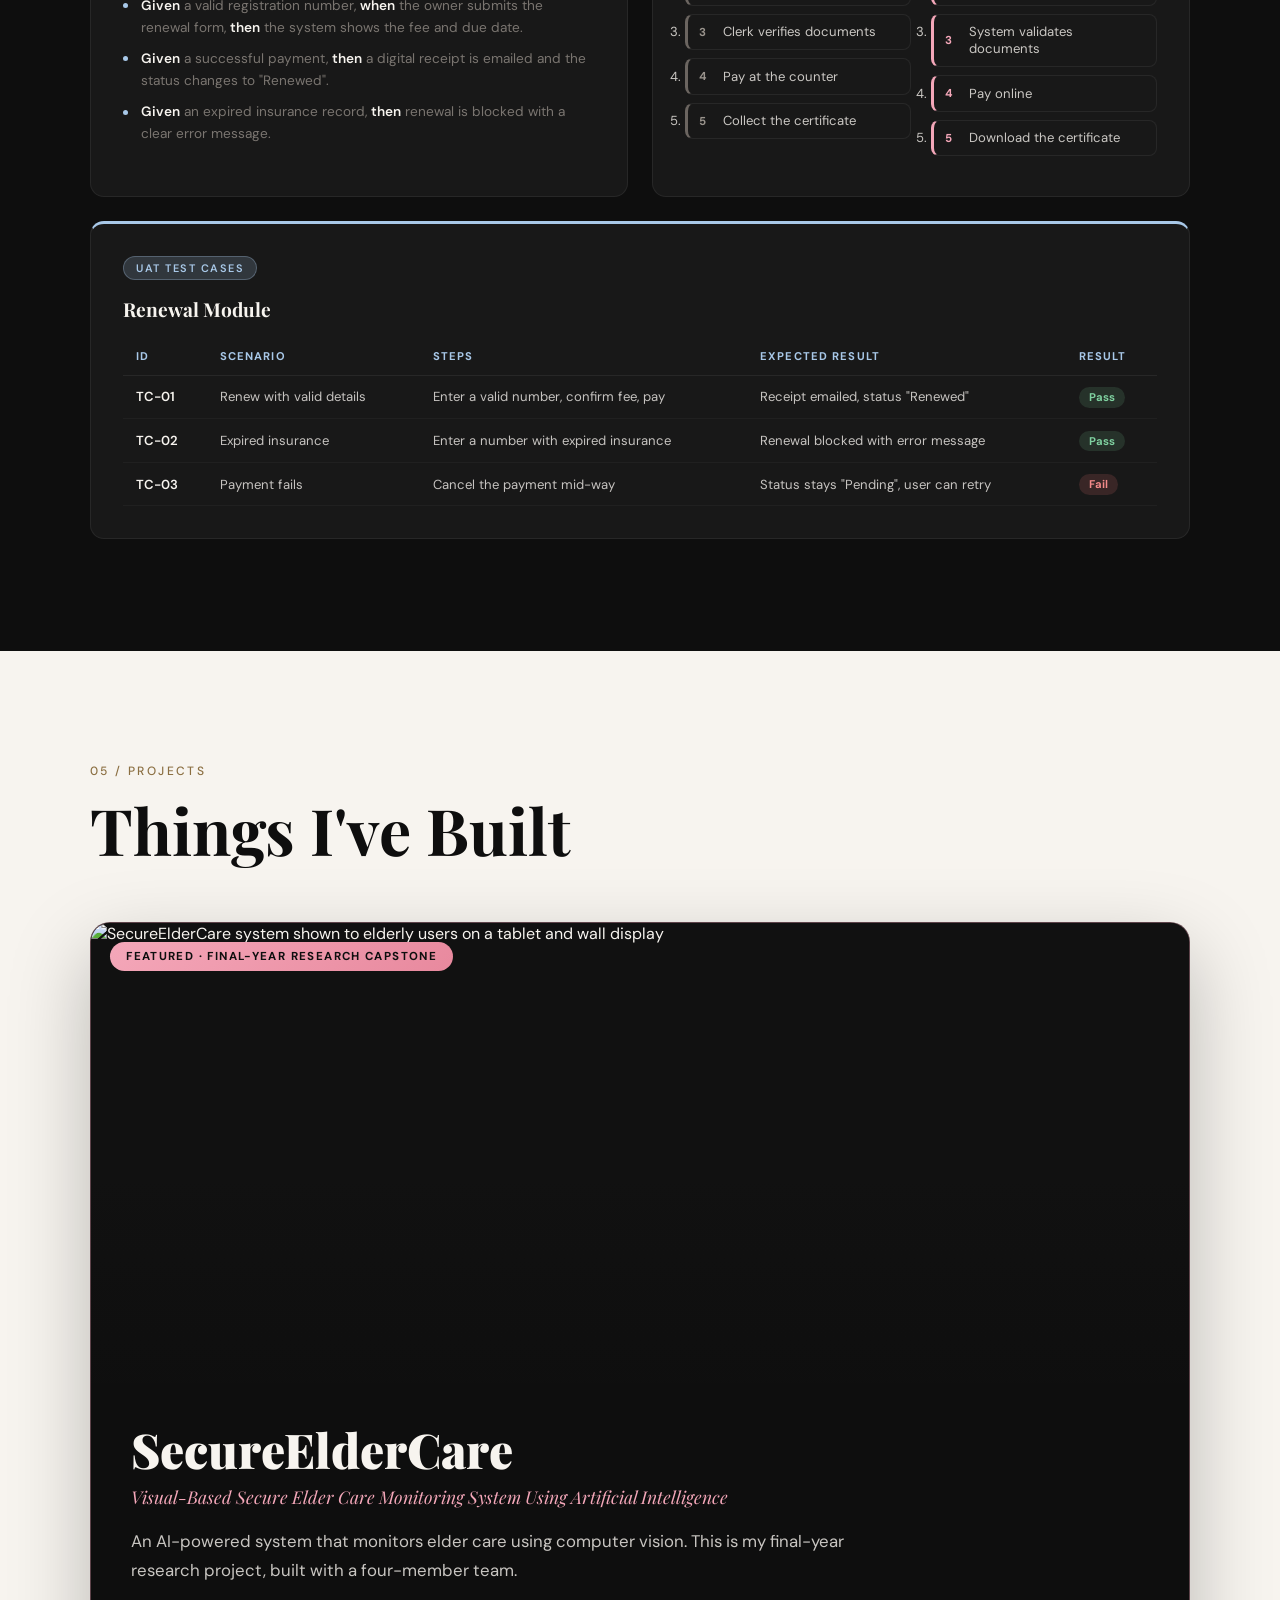
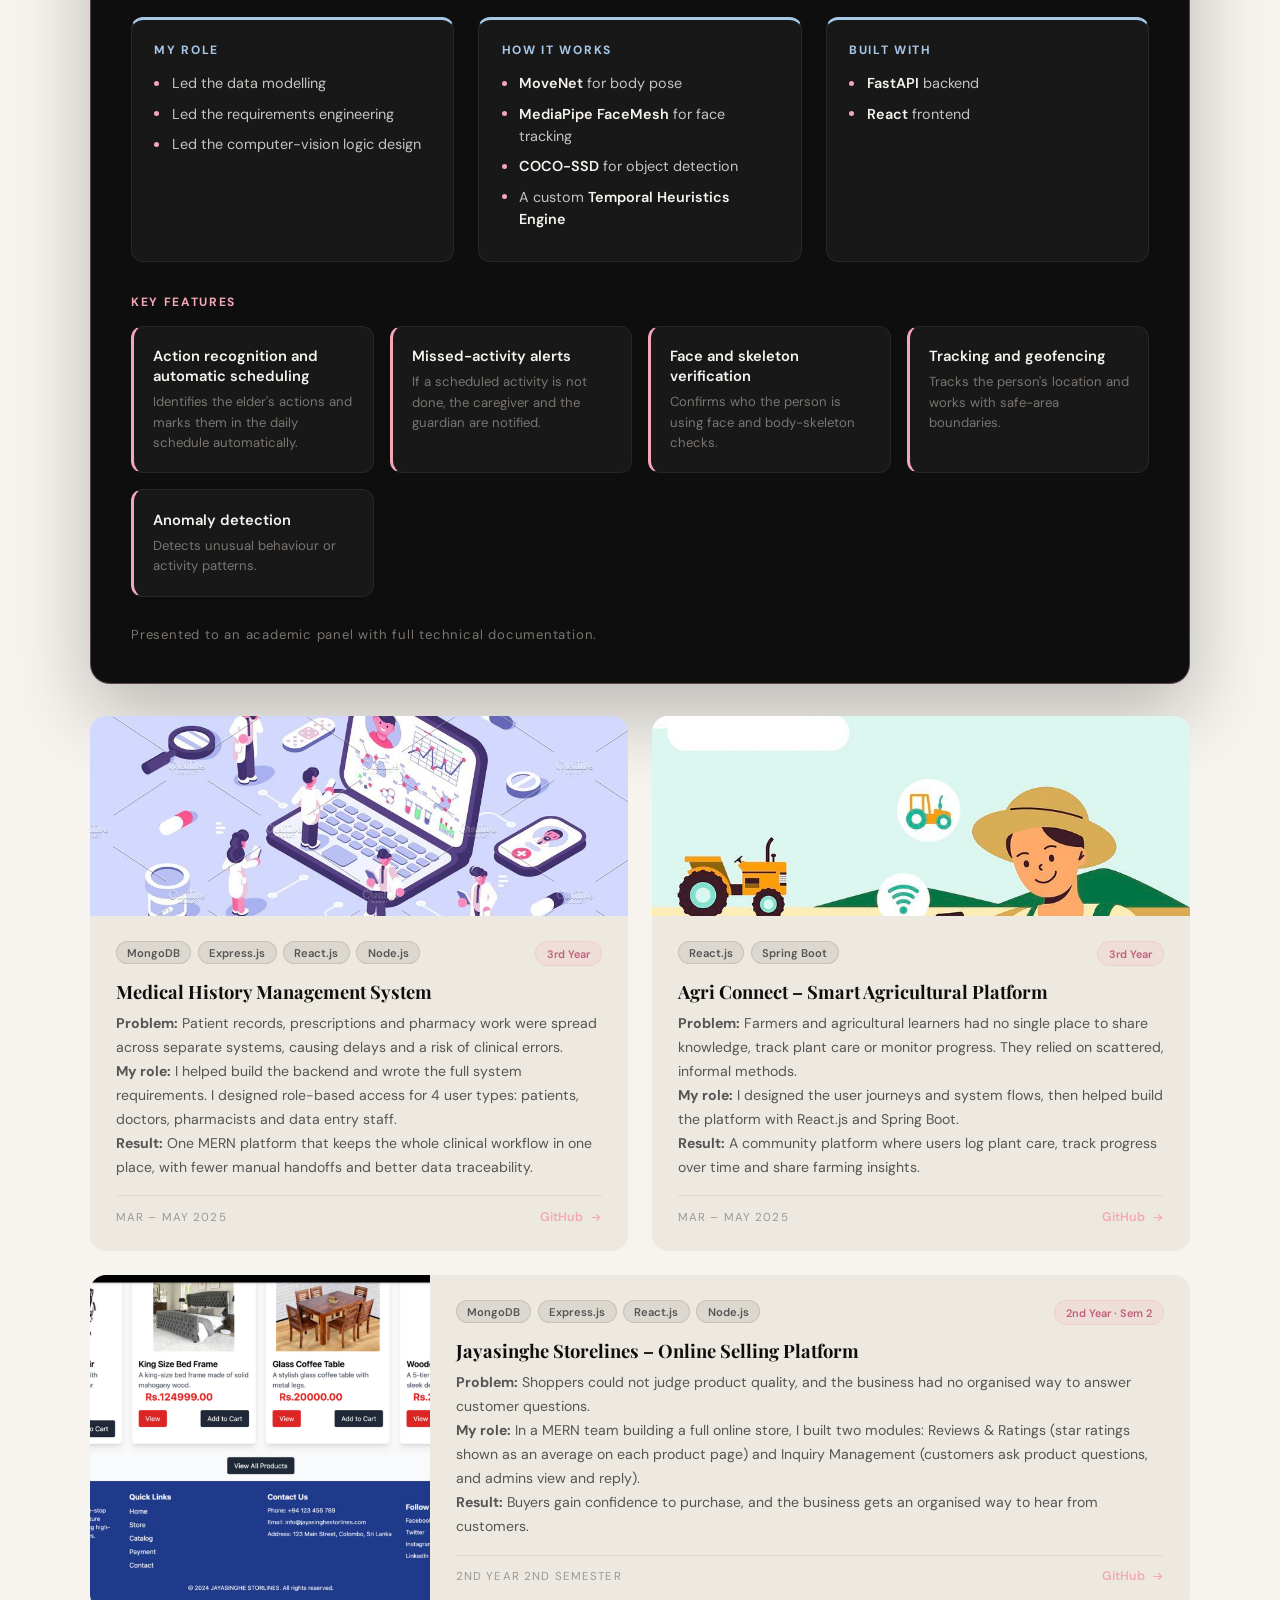
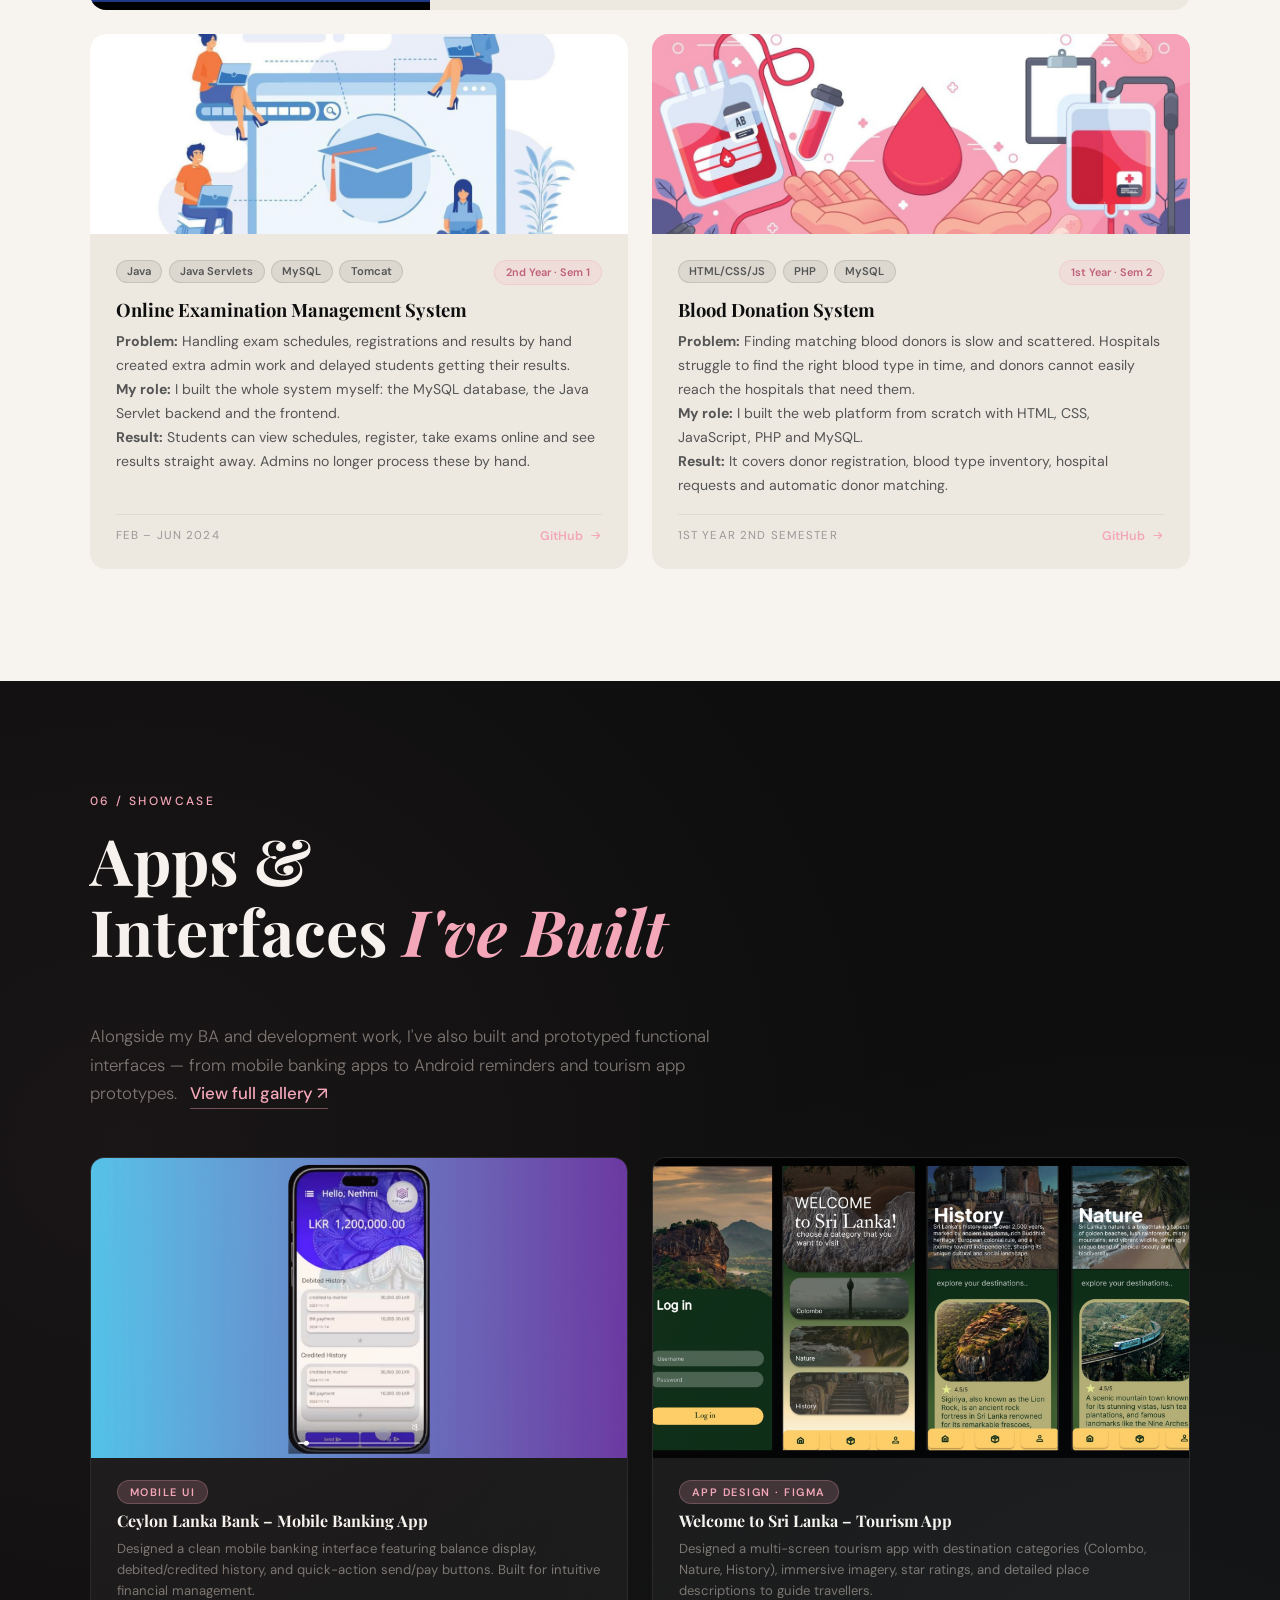
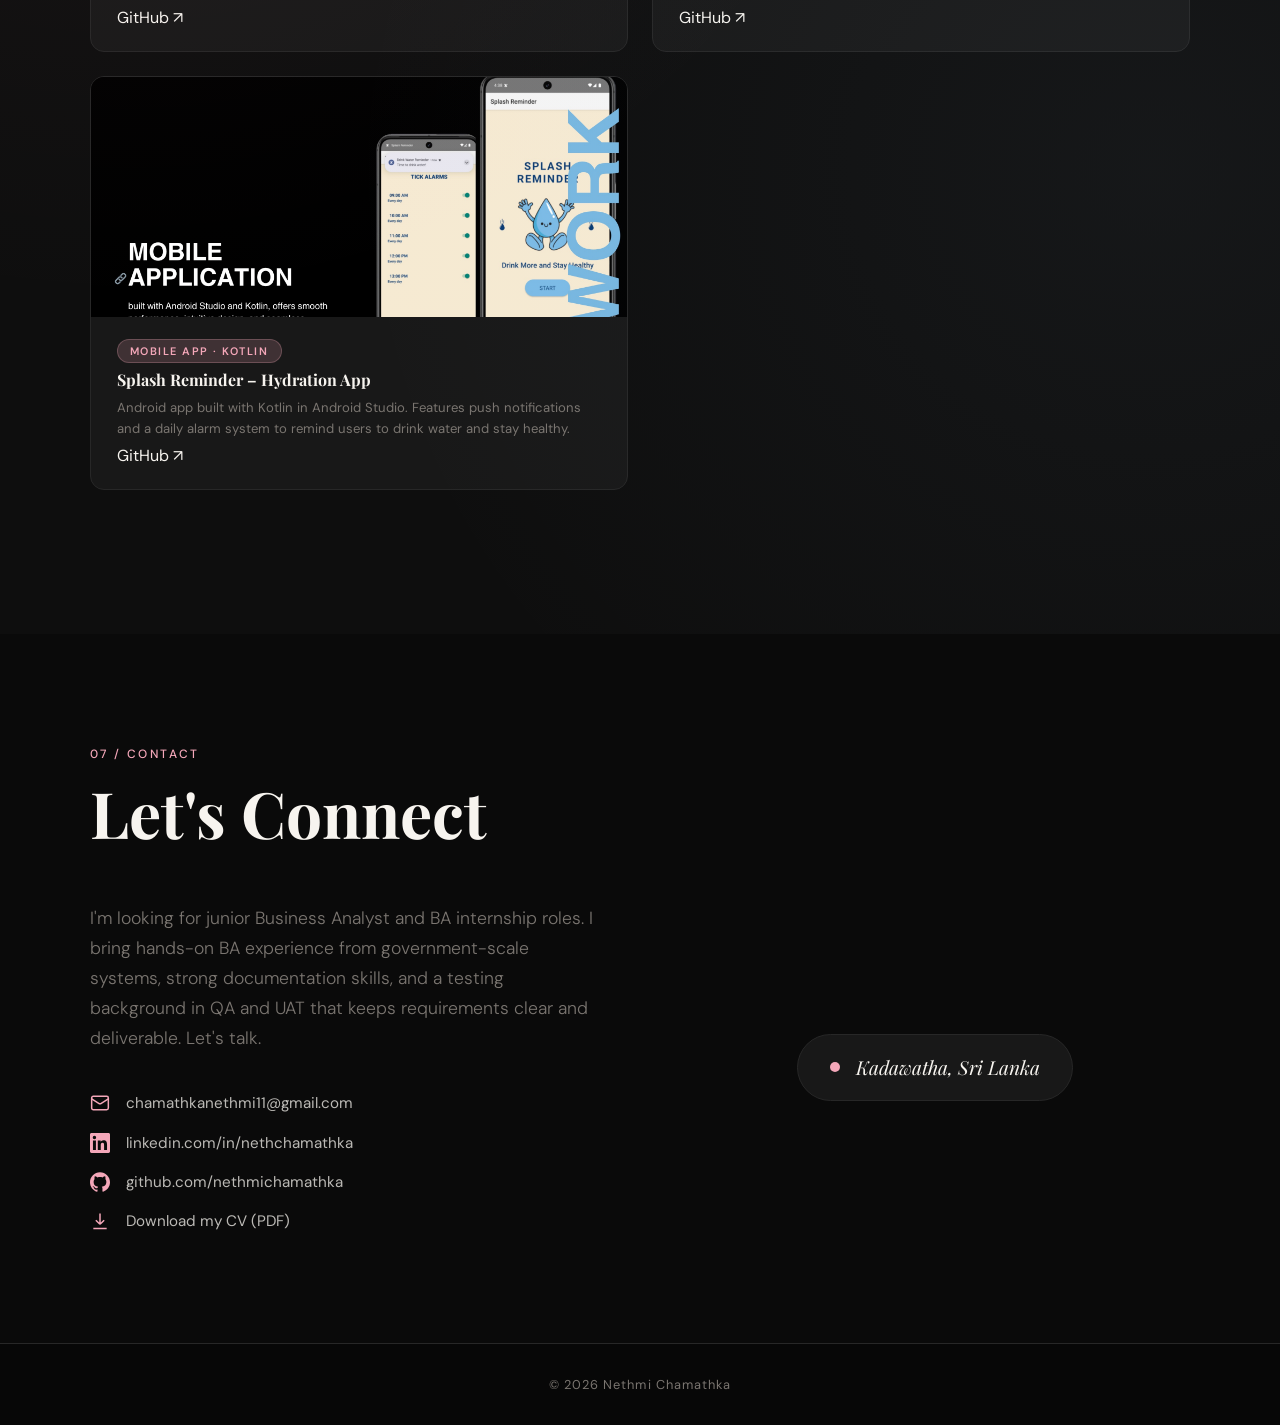
==== commit f9d72d9b: "Add CV and update portfolio" ====
--- a/Desktop/LOOK FOR FOLDERS/PORTFOLIO NEW/index.html
+++ b/Desktop/LOOK FOR FOLDERS/PORTFOLIO NEW/index.html
@@ -3,13 +3,22 @@
 <head>
   <meta charset="UTF-8" />
   <meta name="viewport" content="width=device-width, initial-scale=1.0" />
-  <title>Nethmi Chamathka — Business Analyst & IT Professional</title>
+  <title>Nethmi Chamathka — Business Analyst</title>
   <link rel="preconnect" href="https://fonts.googleapis.com">
   <link rel="preconnect" href="https://fonts.gstatic.com" crossorigin>
   <link href="https://fonts.googleapis.com/css2?family=Playfair+Display:ital,wght@0,400;0,700;0,900;1,400&family=DM+Sans:wght@300;400;500;600&display=swap" rel="stylesheet">
   <link rel="stylesheet" href="styles.css" />
 </head>
 <body>
+
+  <!-- Reusable icons (defined once) -->
+  <svg width="0" height="0" style="position:absolute" aria-hidden="true">
+    <symbol id="i-linkedin" viewBox="0 0 24 24"><path fill="currentColor" d="M20.447 20.452h-3.554v-5.569c0-1.328-.027-3.037-1.852-3.037-1.853 0-2.136 1.445-2.136 2.939v5.667H9.351V9h3.414v1.561h.046c.477-.9 1.637-1.85 3.37-1.85 3.601 0 4.267 2.37 4.267 5.455v6.286zM5.337 7.433a2.062 2.062 0 01-2.063-2.065 2.064 2.064 0 112.063 2.065zm1.782 13.019H3.555V9h3.564v11.452zM22.225 0H1.771C.792 0 0 .774 0 1.729v20.542C0 23.227.792 24 1.771 24h20.451C23.2 24 24 23.227 24 22.271V1.729C24 .774 23.2 0 22.222 0h.003z"/></symbol>
+    <symbol id="i-github" viewBox="0 0 24 24"><path fill="currentColor" d="M12 .297c-6.63 0-12 5.373-12 12 0 5.303 3.438 9.8 8.205 11.385.6.113.82-.258.82-.577 0-.285-.01-1.04-.015-2.04-3.338.724-4.042-1.61-4.042-1.61C4.422 18.07 3.633 17.7 3.633 17.7c-1.087-.744.084-.729.084-.729 1.205.084 1.838 1.236 1.838 1.236 1.07 1.835 2.809 1.305 3.495.998.108-.776.417-1.305.76-1.605-2.665-.3-5.466-1.332-5.466-5.93 0-1.31.465-2.38 1.235-3.22-.135-.303-.54-1.523.105-3.176 0 0 1.005-.322 3.3 1.23.96-.267 1.98-.399 3-.405 1.02.006 2.04.138 3 .405 2.28-1.552 3.285-1.23 3.285-1.23.645 1.653.24 2.873.12 3.176.765.84 1.23 1.91 1.23 3.22 0 4.61-2.805 5.625-5.475 5.92.42.36.81 1.096.81 2.22 0 1.606-.015 2.896-.015 3.286 0 .315.21.69.825.57C20.565 22.092 24 17.592 24 12.297c0-6.627-5.373-12-12-12"/></symbol>
+    <symbol id="i-mail" viewBox="0 0 24 24"><g fill="none" stroke="currentColor" stroke-width="1.8"><rect x="2" y="4" width="20" height="16" rx="2"/><path d="m22 7-8.97 5.7a1.94 1.94 0 0 1-2.06 0L2 7"/></g></symbol>
+    <symbol id="i-arrow" viewBox="0 0 16 16"><path fill="none" stroke="currentColor" stroke-width="1.5" d="M3 8h10M9 4l4 4-4 4"/></symbol>
+    <symbol id="i-down" viewBox="0 0 24 24"><path fill="none" stroke="currentColor" stroke-width="1.8" d="M12 3v13m0 0-5-5m5 5 5-5M4 21h16"/></symbol>
+  </svg>
 
   <div class="cursor" id="cursor"></div>
   <div class="cursor-follower" id="cursorFollower"></div>
@@ -22,6 +31,7 @@
         <li><a href="#about">About</a></li>
         <li><a href="#experience">Experience</a></li>
         <li><a href="#skills">Skills</a></li>
+        <li><a href="#samples">BA Samples</a></li>
         <li><a href="#projects">Projects</a></li>
         <li><a href="#uiux">Showcase</a></li>
         <li><a href="#contact">Contact</a></li>
@@ -38,8 +48,9 @@
       <li><a href="#about" class="mob-link">About</a></li>
       <li><a href="#experience" class="mob-link">Experience</a></li>
       <li><a href="#skills" class="mob-link">Skills</a></li>
+      <li><a href="#samples" class="mob-link">BA Samples</a></li>
       <li><a href="#projects" class="mob-link">Projects</a></li>
-      <li><a href="#uiux" class="mob-link">UI/UX</a></li>
+      <li><a href="#uiux" class="mob-link">Showcase</a></li>
       <li><a href="#contact" class="mob-link">Contact</a></li>
     </ul>
   </div>
@@ -49,26 +60,18 @@
     <div class="hero-bg-text">NC</div>
     <div class="hero-grid">
       <div class="hero-left">
-        <div class="hero-tag reveal">Business Analyst · Full Stack Developer · IT Professional</div>
+        <div class="hero-tag reveal">Junior Business Analyst · Full Stack Developer</div>
         <h1 class="hero-name reveal delay-1">Nethmi<br><em>Chamathka</em></h1>
-        <p class="hero-sub reveal delay-2">
-          
-
-I turn complex business problems into clear, buildable solutions — bridging the gap between stakeholders and development teams through structured analysis, clean code, and data-driven thinking.
+        <p class="hero-sub reveal delay-2">I turn business problems into clear solutions that developers can build. I work between stakeholders and development teams, using structured analysis, clean code and data.</p>
         <div class="hero-cta reveal delay-3">
-          <a href="#experience" class="btn-primary">View My Work</a>
+          <a href="#samples" class="btn-primary">View My BA Work</a>
+          <a href="Nethmi_Chamathka_CV_Business_Analyst.pdf" class="btn-ghost" download>Download CV</a>
           <a href="#contact" class="btn-ghost">Get In Touch</a>
         </div>
         <div class="hero-socials reveal delay-4">
-          <a href="https://linkedin.com/in/nethchamathka" target="_blank" rel="noopener noreferrer" aria-label="LinkedIn">
-            <svg viewBox="0 0 24 24" fill="currentColor"><path d="M20.447 20.452h-3.554v-5.569c0-1.328-.027-3.037-1.852-3.037-1.853 0-2.136 1.445-2.136 2.939v5.667H9.351V9h3.414v1.561h.046c.477-.9 1.637-1.85 3.37-1.85 3.601 0 4.267 2.37 4.267 5.455v6.286zM5.337 7.433a2.062 2.062 0 01-2.063-2.065 2.064 2.064 0 112.063 2.065zm1.782 13.019H3.555V9h3.564v11.452zM22.225 0H1.771C.792 0 0 .774 0 1.729v20.542C0 23.227.792 24 1.771 24h20.451C23.2 24 24 23.227 24 22.271V1.729C24 .774 23.2 0 22.222 0h.003z"/></svg>
-          </a>
-          <a href="https://github.com/nethmichamathka" target="_blank" rel="noopener noreferrer" aria-label="GitHub">
-            <svg viewBox="0 0 24 24" fill="currentColor"><path d="M12 .297c-6.63 0-12 5.373-12 12 0 5.303 3.438 9.8 8.205 11.385.6.113.82-.258.82-.577 0-.285-.01-1.04-.015-2.04-3.338.724-4.042-1.61-4.042-1.61C4.422 18.07 3.633 17.7 3.633 17.7c-1.087-.744.084-.729.084-.729 1.205.084 1.838 1.236 1.838 1.236 1.07 1.835 2.809 1.305 3.495.998.108-.776.417-1.305.76-1.605-2.665-.3-5.466-1.332-5.466-5.93 0-1.31.465-2.38 1.235-3.22-.135-.303-.54-1.523.105-3.176 0 0 1.005-.322 3.3 1.23.96-.267 1.98-.399 3-.405 1.02.006 2.04.138 3 .405 2.28-1.552 3.285-1.23 3.285-1.23.645 1.653.24 2.873.12 3.176.765.84 1.23 1.91 1.23 3.22 0 4.61-2.805 5.625-5.475 5.92.42.36.81 1.096.81 2.22 0 1.606-.015 2.896-.015 3.286 0 .315.21.69.825.57C20.565 22.092 24 17.592 24 12.297c0-6.627-5.373-12-12-12"/></svg>
-          </a>
-          <a href="mailto:chamathkanethmi11@gmail.com" aria-label="Email">
-            <svg viewBox="0 0 24 24" fill="none" stroke="currentColor" stroke-width="2"><rect x="2" y="4" width="20" height="16" rx="2"/><path d="m22 7-8.97 5.7a1.94 1.94 0 0 1-2.06 0L2 7"/></svg>
-          </a>
+          <a href="https://linkedin.com/in/nethchamathka" target="_blank" rel="noopener noreferrer" aria-label="LinkedIn"><svg><use href="#i-linkedin"/></svg></a>
+          <a href="https://github.com/nethmichamathka" target="_blank" rel="noopener noreferrer" aria-label="GitHub"><svg><use href="#i-github"/></svg></a>
+          <a href="mailto:chamathkanethmi11@gmail.com" aria-label="Email"><svg><use href="#i-mail"/></svg></a>
         </div>
       </div>
       <div class="hero-right reveal delay-2">
@@ -77,7 +80,6 @@
           <div class="hero-img-accent"></div>
           <div class="hero-img-ring"></div>
         </div>
-
         <div class="floating-badge badge-2">
           <span class="badge-num">15+</span>
           <span class="badge-txt">Process Gaps Found</span>
@@ -93,11 +95,11 @@
       <div class="about-grid">
         <div class="about-left reveal">
           <p class="section-label">01 / About</p>
-          <h2 class="section-title">Analytical.<br>Creative.<br>Detail-Oriented.</h2>
+          <h2 class="section-title">From requirements<br>to delivery.</h2>
         </div>
         <div class="about-right reveal delay-1">
-          <p class="about-body">I'm a final-year IT student at SLIIT who has already worked as a Trainee Business Analyst on two large-scale Sri Lankan government systems — the HRMIS for the Ministry of Public Administration and the Vehicle Registration System for the Department of Motor Traffic. I know what it takes to sit with business stakeholders, understand what they actually need, translate that into clear requirements, and see it through UAT and delivery.</p>
-          <p class="about-body">Outside of BA work, I build full-stack applications — from MERN stack platforms to Java backends and Android apps. I write clean, maintainable code and I care about how systems are structured. I'm looking for roles where I can do both: analyze, communicate, build, and deliver.</p>
+          <p class="about-body">I'm a final-year IT student at SLIIT. I have worked as a Trainee Business Analyst on two large Sri Lankan government systems: the HRMIS for the Ministry of Public Administration and the Vehicle Registration System for the Department of Motor Traffic. I meet stakeholders, find out what they really need, turn it into clear requirements, and follow the work through UAT and delivery.</p>
+          <p class="about-body">Outside BA work, I build full-stack applications, from MERN platforms to Java backends and Android apps. I write clean, maintainable code and care about how systems are structured. I want a role where I can analyze, communicate, build and deliver.</p>
           <div class="about-stats">
             <div class="stat"><span class="stat-n">2</span><span class="stat-l">Gov't Systems<br>Analyzed</span></div>
             <div class="stat"><span class="stat-n">6+</span><span class="stat-l">Agile Sprints<br>Completed</span></div>
@@ -126,14 +128,14 @@
           <div class="exp-proj-tag">HRMIS – Ministry of Public Administration</div>
           <div class="exp-proj-tag">Vehicle Registration System – Dept. of Motor Traffic</div>
         </div>
-<ul class="exp-list">
-  <li>Analyzed business requirements for <strong>2 large-scale government systems</strong>, identifying <strong>15+ functional and process gaps</strong> that directly informed system redesign decisions.</li>
-  <li>Converted business needs into clear <strong>functional and non-functional requirements</strong> for <strong>5+ development teams</strong>, reducing back-and-forth across sprint cycles.</li>
-  <li>Documented <strong>10+ AS-IS and TO-BE workflows</strong> to improve operational clarity and reduce ambiguity for both business and technical stakeholders.</li>
-  <li>Prepared and maintained <strong>SRS documents</strong> ensuring full traceability and sign-off readiness across multiple sprint releases.</li>
-  <li>Designed and executed <strong>functional and non-functional test cases</strong> for <strong>IAT and UAT phases</strong>, collaborating with <strong>8+ business users</strong> to validate system behaviour, identify critical defects, and reduce post-deployment issues.</li>
-  <li>Actively participated in <strong>6+ Agile sprint cycles</strong> — sprint planning, daily stand-ups, reviews, and retrospectives — contributing to consistent on-time delivery.</li>
-</ul>
+        <ul class="exp-list">
+          <li>Analyzed requirements for <strong>2 large government systems</strong> and found <strong>15+ functional and process gaps</strong> that shaped the system redesign.</li>
+          <li>Turned business needs into clear <strong>functional and non-functional requirements</strong> for <strong>5+ development teams</strong>, so teams needed fewer clarifications during sprints.</li>
+          <li>Documented <strong>10+ AS-IS and TO-BE workflows</strong> so business and technical people shared the same understanding of each process.</li>
+          <li>Wrote and maintained <strong>SRS documents</strong> with full traceability, ready for sign-off across several sprint releases.</li>
+          <li>Designed and ran <strong>functional and non-functional test cases</strong> for <strong>IAT and UAT</strong> with <strong>8+ business users</strong>, to check the system worked, find critical defects and cut problems after launch.</li>
+          <li>Took part in <strong>6+ Agile sprints</strong> (planning, daily stand-ups, reviews and retrospectives) and helped deliver on time.</li>
+        </ul>
       </div>
 
       <!-- LEADERSHIP -->
@@ -174,7 +176,7 @@
         <p class="section-label edu-label">Education</p>
         <div class="edu-grid">
           <div class="edu-card">
-            <span class="edu-year">2023 – 2026</span>
+            <span class="edu-year">2023 – 2027 (expected)</span>
             <h4>BSc (Hons) Information Technology</h4>
             <p>Sri Lanka Institute of Information Technology (SLIIT)</p>
           </div>
@@ -188,141 +190,244 @@
     </div>
   </section>
 
- <!-- SKILLS -->
+  <!-- SKILLS -->
   <section id="skills">
-<div class="section-wrap">
-<p class="section-label reveal">03 / Skills</p>
-<h2 class="section-title reveal delay-1">My Toolkit</h2>
-<div class="skills-columns">
-<div class="skill-group reveal delay-1">
-<h3 class="skill-group-title">Business Analysis</h3>
-<div class="skill-chips">
-<span>Requirements Gathering</span><span>Stakeholder Communication</span><span>SRS Documentation</span><span>UAT</span><span>Process Modelling</span><span>Data Validation</span>
-</div>
-</div>
-<div class="skill-group reveal delay-2">
-<h3 class="skill-group-title">BI & Analytics</h3>
-<div class="skill-chips">
-<span>Power BI</span><span>KPI Dashboards</span><span>Advanced Excel</span><span>Data Warehousing</span><span>Agile / Scrum</span><span>Jira</span>
-</div>
-</div>
-<div class="skill-group reveal delay-3">
-<h3 class="skill-group-title">QA & Testing</h3>
-<div class="skill-chips">
-<span>Test Case Design</span><span>Functional Testing</span><span>Non-Functional Testing</span><span>IAT Testing</span><span>UAT</span><span>Defect Tracking</span><span>Test Documentation</span>
-</div>
-</div>
-<div class="skill-group reveal delay-4">
-<h3 class="skill-group-title">Design & Technical</h3>
-<div class="skill-chips">
-<span>Java</span><span>Python</span><span>JavaScript</span><span>Node.js</span><span>Express.js</span><span>Spring Boot</span><span>React.js</span><span>MySQL</span><span>MongoDB</span><span>HTML / CSS</span><span>Git / GitHub</span><span>Android Studio (Kotlin)</span>
-</div>
-</div>
-<div class="skill-group reveal delay-4">
-<h3 class="skill-group-title">Certifications</h3>
-<div class="cert-list">
-<div class="cert-item"><span class="cert-dot"></span><span>IT for Business Success — University of London</span></div>
-<div class="cert-item"><span class="cert-dot"></span><span>Machine Learning for All — University of London</span></div>
-<div class="cert-item"><span class="cert-dot"></span><span>Full-Stack Development for Beginners — University of London</span></div>
-<div class="cert-item"><span class="cert-dot"></span><span>Software Testing Tutorial — University of London</span></div>
-</div>
-</div>
-</div>
-</div>
-</section>
+    <div class="section-wrap">
+      <p class="section-label reveal">03 / Skills</p>
+      <h2 class="section-title reveal delay-1">My Toolkit</h2>
+      <div class="skills-columns">
+        <div class="skill-group reveal delay-1">
+          <h3 class="skill-group-title">Business Analysis</h3>
+          <div class="skill-chips">
+            <span>Requirements Gathering</span><span>Stakeholder Communication</span><span>SRS Documentation</span><span>Process Modelling</span><span>UAT</span><span>Data Validation</span><span>Agile / Scrum</span><span>Jira</span>
+          </div>
+        </div>
+        <div class="skill-group reveal delay-2">
+          <h3 class="skill-group-title">QA & Testing</h3>
+          <div class="skill-chips">
+            <span>Test Case Design</span><span>Functional Testing</span><span>Non-Functional Testing</span><span>IAT Testing</span><span>Defect Tracking</span><span>Test Documentation</span>
+          </div>
+        </div>
+        <div class="skill-group reveal delay-3">
+          <h3 class="skill-group-title">Design & Technical</h3>
+          <div class="skill-chips">
+            <span>Java</span><span>Python</span><span>JavaScript</span><span>Node.js</span><span>Express.js</span><span>Spring Boot</span><span>React.js</span><span>MySQL</span><span>MongoDB</span><span>HTML / CSS</span><span>Git / GitHub</span><span>Android Studio (Kotlin)</span>
+          </div>
+        </div>
+        <div class="skill-group reveal delay-4">
+          <h3 class="skill-group-title">Supporting: BI & Analytics</h3>
+          <div class="skill-chips">
+            <span>Power BI</span><span>Advanced Excel</span>
+          </div>
+        </div>
+        <div class="skill-group reveal delay-4">
+          <h3 class="skill-group-title">Certifications</h3>
+          <div class="cert-list">
+            <div class="cert-item"><span class="cert-dot"></span><span>IT for Business Success — University of London</span></div>
+            <div class="cert-item"><span class="cert-dot"></span><span>Machine Learning for All — University of London</span></div>
+            <div class="cert-item"><span class="cert-dot"></span><span>Full-Stack Development for Beginners — University of London</span></div>
+            <div class="cert-item"><span class="cert-dot"></span><span>Software Testing Tutorial — University of London</span></div>
+          </div>
+        </div>
+      </div>
+    </div>
+  </section>
+
+  <!-- BA SAMPLES -->
+  <section id="samples">
+    <div class="section-wrap">
+      <p class="section-label reveal">04 / BA Samples</p>
+      <h2 class="section-title reveal delay-1">How I Document<br>&amp; Validate</h2>
+      <p class="sample-note reveal delay-2">Illustrative examples with fictional data, created to show my method. They are not taken from client projects.</p>
+
+      <div class="sample-grid">
+        <!-- User story -->
+        <div class="sample-card reveal delay-1">
+          <span class="sample-tag">User Story</span>
+          <h3>Online Vehicle Registration Renewal</h3>
+          <p class="story">As a <strong>vehicle owner</strong>, I want to <strong>renew my registration online</strong>, so that <strong>I don't have to visit the office</strong>.</p>
+          <p class="sample-sub">Acceptance criteria</p>
+          <ul class="ac-list">
+            <li><b>Given</b> a valid registration number, <b>when</b> the owner submits the renewal form, <b>then</b> the system shows the fee and due date.</li>
+            <li><b>Given</b> a successful payment, <b>then</b> a digital receipt is emailed and the status changes to "Renewed".</li>
+            <li><b>Given</b> an expired insurance record, <b>then</b> renewal is blocked with a clear error message.</li>
+          </ul>
+        </div>
+
+        <!-- AS-IS / TO-BE -->
+        <div class="sample-card reveal delay-2">
+          <span class="sample-tag">AS-IS vs TO-BE</span>
+          <h3>Registration Renewal Process</h3>
+          <div class="flow-cols">
+            <div>
+              <p class="sample-sub">AS-IS (manual)</p>
+              <ol class="flow flow-old">
+                <li>Visit the office</li>
+                <li>Queue and fill a paper form</li>
+                <li>Clerk verifies documents</li>
+                <li>Pay at the counter</li>
+                <li>Collect the certificate</li>
+              </ol>
+            </div>
+            <div>
+              <p class="sample-sub">TO-BE (system)</p>
+              <ol class="flow flow-new">
+                <li>Log in online</li>
+                <li>Auto-fetch vehicle record</li>
+                <li>System validates documents</li>
+                <li>Pay online</li>
+                <li>Download the certificate</li>
+              </ol>
+            </div>
+          </div>
+        </div>
+
+        <!-- Test cases -->
+        <div class="sample-card sample-card-wide reveal delay-3">
+          <span class="sample-tag">UAT Test Cases</span>
+          <h3>Renewal Module</h3>
+          <div class="table-scroll">
+            <table class="sample-table">
+              <thead><tr><th>ID</th><th>Scenario</th><th>Steps</th><th>Expected Result</th><th>Result</th></tr></thead>
+              <tbody>
+                <tr><td>TC-01</td><td>Renew with valid details</td><td>Enter a valid number, confirm fee, pay</td><td>Receipt emailed, status "Renewed"</td><td><span class="pill pass">Pass</span></td></tr>
+                <tr><td>TC-02</td><td>Expired insurance</td><td>Enter a number with expired insurance</td><td>Renewal blocked with error message</td><td><span class="pill pass">Pass</span></td></tr>
+                <tr><td>TC-03</td><td>Payment fails</td><td>Cancel the payment mid-way</td><td>Status stays "Pending", user can retry</td><td><span class="pill fail">Fail</span></td></tr>
+              </tbody>
+            </table>
+          </div>
+        </div>
+      </div>
+    </div>
+  </section>
+
   <!-- PROJECTS -->
   <section id="projects">
     <div class="section-wrap">
-      <p class="section-label reveal">04 / Projects</p>
+      <p class="section-label reveal">05 / Projects</p>
       <h2 class="section-title reveal delay-1">Things I've Built</h2>
+      <!-- FEATURED CAPSTONE -->
+      <div class="feature-card reveal delay-1">
+        <div class="feature-img">
+          <img src="secureeldercare.jpg" alt="SecureElderCare system shown to elderly users on a tablet and wall display" />
+          <span class="feature-ribbon">Featured · Final-Year Research Capstone</span>
+        </div>
+        <div class="feature-body">
+          <h3>SecureElderCare</h3>
+          <p class="feature-sub">Visual-Based Secure Elder Care Monitoring System Using Artificial Intelligence</p>
+          <p class="feature-lead">An AI-powered system that monitors elder care using computer vision. This is my final-year research project, built with a four-member team.</p>
+          <div class="feature-cols">
+            <div>
+              <h4>My role</h4>
+              <ul>
+                <li>Led the data modelling</li>
+                <li>Led the requirements engineering</li>
+                <li>Led the computer-vision logic design</li>
+              </ul>
+            </div>
+            <div>
+              <h4>How it works</h4>
+              <ul>
+                <li><b>MoveNet</b> for body pose</li>
+                <li><b>MediaPipe FaceMesh</b> for face tracking</li>
+                <li><b>COCO-SSD</b> for object detection</li>
+                <li>A custom <b>Temporal Heuristics Engine</b></li>
+              </ul>
+            </div>
+            <div>
+              <h4>Built with</h4>
+              <ul>
+                <li><b>FastAPI</b> backend</li>
+                <li><b>React</b> frontend</li>
+              </ul>
+            </div>
+          </div>
+          <h4 class="feature-h">Key features</h4>
+          <div class="feature-feats">
+            <div><b>Action recognition and automatic scheduling</b><span>Identifies the elder's actions and marks them in the daily schedule automatically.</span></div>
+            <div><b>Missed-activity alerts</b><span>If a scheduled activity is not done, the caregiver and the guardian are notified.</span></div>
+            <div><b>Face and skeleton verification</b><span>Confirms who the person is using face and body-skeleton checks.</span></div>
+            <div><b>Tracking and geofencing</b><span>Tracks the person's location and works with safe-area boundaries.</span></div>
+            <div><b>Anomaly detection</b><span>Detects unusual behaviour or activity patterns.</span></div>
+          </div>
+          <p class="feature-foot">Presented to an academic panel with full technical documentation.</p>
+        </div>
+      </div>
+
       <div class="projects-grid">
 
-        <!-- PROJECT 01 — Medical -->
+        <!-- Medical -->
         <div class="proj-card reveal delay-1">
-          <div class="proj-img-col">
-            <img src="illus-medical.jpg" alt="Medical History Management System" />
-          </div>
+          <div class="proj-img-col"><img src="illus-medical.jpg" alt="Medical History Management System" /></div>
           <div class="proj-body">
             <div class="proj-meta"><div class="proj-stack"><span>MongoDB</span><span>Express.js</span><span>React.js</span><span>Node.js</span></div><span class="proj-year-badge">3rd Year</span></div>
             <h3>Medical History Management System</h3>
-            <p>Healthcare teams were managing patient records, prescriptions, and pharmacy operations across disconnected systems — leading to delays and risk of clinical errors. As part of a cross-functional development team, I contributed to backend architecture and documented the full system requirements, designing role-based access workflows for 4 user types: patients, doctors, pharmacists, and data entry staff. The outcome was a unified MERN stack platform that brought the entire clinical workflow into one place, reducing manual handoffs and improving data traceability across departments.</p>
-            <div class="proj-footer"><span class="proj-date-label">Mar – May 2025</span><a href="https://github.com/Viduraz/ITPM_Project" target="_blank" rel="noopener noreferrer" class="proj-link">GitHub <svg viewBox="0 0 16 16" fill="none" stroke="currentColor" stroke-width="1.5"><path d="M3 8h10M9 4l4 4-4 4"/></svg></a></div>
-          </div>
-        </div>
-
-        <!-- PROJECT 02 — Agri Connect -->
+            <p><strong>Problem:</strong> Patient records, prescriptions and pharmacy work were spread across separate systems, causing delays and a risk of clinical errors.<br><strong>My role:</strong> I helped build the backend and wrote the full system requirements. I designed role-based access for 4 user types: patients, doctors, pharmacists and data entry staff.<br><strong>Result:</strong> One MERN platform that keeps the whole clinical workflow in one place, with fewer manual handoffs and better data traceability.</p>
+            <div class="proj-footer"><span class="proj-date-label">Mar – May 2025</span><a href="https://github.com/Viduraz/ITPM_Project" target="_blank" rel="noopener noreferrer" class="proj-link">GitHub <svg><use href="#i-arrow"/></svg></a></div>
+          </div>
+        </div>
+
+        <!-- Agri Connect -->
         <div class="proj-card reveal delay-2">
-          <div class="proj-img-col">
-            <img src="agri.jpg" alt="Agri Connect" />
-          </div>
+          <div class="proj-img-col"><img src="agri.jpg" alt="Agri Connect" /></div>
           <div class="proj-body">
             <div class="proj-meta"><div class="proj-stack"><span>React.js</span><span>Spring Boot</span></div><span class="proj-year-badge">3rd Year</span></div>
             <h3>Agri Connect – Smart Agricultural Platform</h3>
-            <p>Farmers and agricultural learners had no centralized digital space to share knowledge, track plant care, or monitor their progress — relying on scattered, informal methods. As a key contributor, I designed the end-to-end user journeys and system flows, then helped build the platform using React.js and Spring Boot. The result was a structured community platform where users could log plant care activities, track progress over time, and share agricultural insights — making practical farming knowledge more accessible and organized for diverse user groups.</p>
-            <div class="proj-footer"><span class="proj-date-label">Mar – May 2025</span><a href="https://github.com/Viduraz/PAF_SLIIT" target="_blank" rel="noopener noreferrer" class="proj-link">GitHub <svg viewBox="0 0 16 16" fill="none" stroke="currentColor" stroke-width="1.5"><path d="M3 8h10M9 4l4 4-4 4"/></svg></a></div>
-          </div>
-        </div>
-
-        <!-- PROJECT 03 — Jayasinghe (full-width with screenshot) -->
+            <p><strong>Problem:</strong> Farmers and agricultural learners had no single place to share knowledge, track plant care or monitor progress. They relied on scattered, informal methods.<br><strong>My role:</strong> I designed the user journeys and system flows, then helped build the platform with React.js and Spring Boot.<br><strong>Result:</strong> A community platform where users log plant care, track progress over time and share farming insights.</p>
+            <div class="proj-footer"><span class="proj-date-label">Mar – May 2025</span><a href="https://github.com/Viduraz/PAF_SLIIT" target="_blank" rel="noopener noreferrer" class="proj-link">GitHub <svg><use href="#i-arrow"/></svg></a></div>
+          </div>
+        </div>
+
+        <!-- Jayasinghe -->
         <div class="proj-card proj-card-wide reveal delay-3">
-          <div class="proj-img-col proj-img-wide">
-            <img src="JJ.png" alt="Jayasinghe Storelines" />
-          </div>
+          <div class="proj-img-col proj-img-wide"><img src="JJ.png" alt="Jayasinghe Storelines" /></div>
           <div class="proj-body">
             <div class="proj-meta"><div class="proj-stack"><span>MongoDB</span><span>Express.js</span><span>React.js</span><span>Node.js</span></div><span class="proj-year-badge">2nd Year · Sem 2</span></div>
             <h3>Jayasinghe Storelines – Online Selling Platform</h3>
-            <p>Jayasinghe Storelines needed a way to build buyer trust and handle customer questions at scale — without it, shoppers had no way to evaluate product quality and the business had no structured channel for customer communication. Working within a MERN stack team building a complete e-commerce solution for browsing, purchasing, and managing products online, my specific contributions were two key modules: the Reviews & Ratings system — enabling users to leave feedback with star ratings displayed as averages on product pages — and the Inquiry Management system — allowing customers to submit product questions with a full admin interface for managing and responding to them. Together these gave buyers the confidence to purchase and gave the business a scalable, structured feedback loop with their customers.</p>
-            <div class="proj-footer"><span class="proj-date-label">2nd Year 2nd Semester</span><a href="https://github.com/chathuwa-whiz/JayasingheStoreline-MERN" target="_blank" rel="noopener noreferrer" class="proj-link">GitHub <svg viewBox="0 0 16 16" fill="none" stroke="currentColor" stroke-width="1.5"><path d="M3 8h10M9 4l4 4-4 4"/></svg></a></div>
-          </div>
-        </div>
-
-        <!-- PROJECT 04 — Exam System -->
+            <p><strong>Problem:</strong> Shoppers could not judge product quality, and the business had no organised way to answer customer questions.<br><strong>My role:</strong> In a MERN team building a full online store, I built two modules: Reviews &amp; Ratings (star ratings shown as an average on each product page) and Inquiry Management (customers ask product questions, and admins view and reply).<br><strong>Result:</strong> Buyers gain confidence to purchase, and the business gets an organised way to hear from customers.</p>
+            <div class="proj-footer"><span class="proj-date-label">2nd Year 2nd Semester</span><a href="https://github.com/chathuwa-whiz/JayasingheStoreline-MERN" target="_blank" rel="noopener noreferrer" class="proj-link">GitHub <svg><use href="#i-arrow"/></svg></a></div>
+          </div>
+        </div>
+
+        <!-- Exam System -->
         <div class="proj-card reveal delay-1">
-          <div class="proj-img-col">
-            <img src="illus-exam.jpg" alt="Online Examination System" />
-          </div>
+          <div class="proj-img-col"><img src="illus-exam.jpg" alt="Online Examination System" /></div>
           <div class="proj-body">
             <div class="proj-meta"><div class="proj-stack"><span>Java</span><span>Java Servlets</span><span>MySQL</span><span>Tomcat</span></div><span class="proj-year-badge">2nd Year · Sem 1</span></div>
             <h3>Online Examination Management System</h3>
-            <p>Managing exam schedules, registrations, and results manually created significant administrative overhead and delayed student access to their outcomes. I designed and built the complete system end-to-end — from the full MySQL database schema to the Java Servlet backend and frontend — creating a platform where students could view schedules, register for exams, sit them online, and access results instantly. The outcome eliminated manual processing entirely, giving both students and administrators a streamlined, self-service examination workflow</p>
-            <div class="proj-footer"><span class="proj-date-label">Feb – Jun 2024</span><a href="https://github.com/nethmichamathka/Project-Online-Examination-Management-System" target="_blank" rel="noopener noreferrer" class="proj-link">GitHub <svg viewBox="0 0 16 16" fill="none" stroke="currentColor" stroke-width="1.5"><path d="M3 8h10M9 4l4 4-4 4"/></svg></a></div>
-          </div>
-        </div>
-
-        <!-- PROJECT 05 — Blood Donation -->
+            <p><strong>Problem:</strong> Handling exam schedules, registrations and results by hand created extra admin work and delayed students getting their results.<br><strong>My role:</strong> I built the whole system myself: the MySQL database, the Java Servlet backend and the frontend.<br><strong>Result:</strong> Students can view schedules, register, take exams online and see results straight away. Admins no longer process these by hand.</p>
+            <div class="proj-footer"><span class="proj-date-label">Feb – Jun 2024</span><a href="https://github.com/nethmichamathka/Project-Online-Examination-Management-System" target="_blank" rel="noopener noreferrer" class="proj-link">GitHub <svg><use href="#i-arrow"/></svg></a></div>
+          </div>
+        </div>
+
+        <!-- Blood Donation -->
         <div class="proj-card reveal delay-2">
-          <div class="proj-img-col">
-            <img src="illus-blood.jpg" alt="Blood Donation System" />
-          </div>
+          <div class="proj-img-col"><img src="illus-blood.jpg" alt="Blood Donation System" /></div>
           <div class="proj-body">
             <div class="proj-meta"><div class="proj-stack"><span>HTML/CSS/JS</span><span>PHP</span><span>MySQL</span></div><span class="proj-year-badge">1st Year · Sem 2</span></div>
             <h3>Blood Donation System</h3>
-            <p>Finding compatible blood donors quickly is a critical but often slow and fragmented process — hospitals struggle to locate the right blood type in time, and donors have no easy way to connect with facilities that need them. I built a web platform from scratch using HTML, CSS, JavaScript, PHP, and MySQL that handles the full workflow — donor registration, blood type inventory tracking, hospital requests, and automated donor-to-request matching. The outcome was a faster, more accessible system that reduced the friction between donors and healthcare facilities at the moment it matters most.</p>
-            <div class="proj-footer"><span class="proj-date-label">1st Year 2nd Semester</span><a href="https://github.com/nethmichamathka/Blood-Donation-System" target="_blank" rel="noopener noreferrer" class="proj-link">GitHub <svg viewBox="0 0 16 16" fill="none" stroke="currentColor" stroke-width="1.5"><path d="M3 8h10M9 4l4 4-4 4"/></svg></a></div>
-          </div>
-        </div>
-
-      </div>
-    </div>
-  </section>
-
-  <!-- UI/UX DESIGN -->
+            <p><strong>Problem:</strong> Finding matching blood donors is slow and scattered. Hospitals struggle to find the right blood type in time, and donors cannot easily reach the hospitals that need them.<br><strong>My role:</strong> I built the web platform from scratch with HTML, CSS, JavaScript, PHP and MySQL.<br><strong>Result:</strong> It covers donor registration, blood type inventory, hospital requests and automatic donor matching.</p>
+            <div class="proj-footer"><span class="proj-date-label">1st Year 2nd Semester</span><a href="https://github.com/nethmichamathka/Blood-Donation-System" target="_blank" rel="noopener noreferrer" class="proj-link">GitHub <svg><use href="#i-arrow"/></svg></a></div>
+          </div>
+        </div>
+
+      </div>
+    </div>
+  </section>
+
+  <!-- SHOWCASE -->
   <section id="uiux">
     <div class="section-wrap">
-      <p class="section-label reveal">05 / Showcase</p>
+      <p class="section-label reveal">06 / Showcase</p>
       <h2 class="section-title reveal delay-1">Apps & <br>Interfaces <em>I've Built</em></h2>
       <p class="uiux-intro reveal delay-2">
-         Alongside my BA and development work, I've also built and prototyped functional interfaces — from mobile banking apps to Android reminders and tourism app prototypes.
+        Alongside my BA and development work, I've also built and prototyped functional interfaces — from mobile banking apps to Android reminders and tourism app prototypes.
         <a href="https://chamathkanethportfolio.my.canva.site" target="_blank" rel="noopener noreferrer" class="uiux-canva-link">View full gallery ↗</a>
       </p>
 
       <div class="uiux-grid reveal delay-2">
-
-        <!-- Ceylon Lanka Bank App -->
         <div class="uiux-card uiux-card-tall">
-          <div class="uiux-img-wrap">
-            <img src="uiux-banking.png" alt="Ceylon Lanka Bank Mobile App" />
-          </div>
+          <div class="uiux-img-wrap"><img src="uiux-banking.png" alt="Ceylon Lanka Bank Mobile App" /></div>
           <div class="uiux-card-body">
             <div class="uiux-badge">Mobile UI</div>
             <h4>Ceylon Lanka Bank – Mobile Banking App</h4>
@@ -331,11 +436,8 @@
           </div>
         </div>
 
-        <!-- Sri Lanka Tourism App -->
         <div class="uiux-card uiux-card-tall">
-          <div class="uiux-img-wrap">
-            <img src="uiux-tourism.png" alt="Welcome to Sri Lanka Tourism App" />
-          </div>
+          <div class="uiux-img-wrap"><img src="uiux-tourism.png" alt="Welcome to Sri Lanka Tourism App" /></div>
           <div class="uiux-card-body">
             <div class="uiux-badge">App Design · Figma</div>
             <h4>Welcome to Sri Lanka – Tourism App</h4>
@@ -344,11 +446,8 @@
           </div>
         </div>
 
-        <!-- Splash Reminder -->
         <div class="uiux-card">
-          <div class="uiux-img-wrap">
-            <img src="uiux-splash.png" alt="Splash Reminder Mobile App" />
-          </div>
+          <div class="uiux-img-wrap"><img src="uiux-splash.png" alt="Splash Reminder Mobile App" /></div>
           <div class="uiux-card-body">
             <div class="uiux-badge">Mobile App · Kotlin</div>
             <h4>Splash Reminder – Hydration App</h4>
@@ -356,9 +455,6 @@
             <a href="https://github.com/nethmichamathka/Water-Reminder-App" target="_blank" rel="noopener noreferrer" class="uiux-github-link">GitHub ↗</a>
           </div>
         </div>
-
-        </div>
-
       </div>
     </div>
   </section>
@@ -366,28 +462,16 @@
   <!-- CONTACT -->
   <section id="contact">
     <div class="section-wrap">
-      <p class="section-label reveal">06 / Contact</p>
+      <p class="section-label reveal">07 / Contact</p>
       <h2 class="section-title reveal delay-1">Let's Connect</h2>
       <div class="contact-grid">
         <div class="contact-info reveal delay-2">
-          <p class="contact-body">Currently seeking opportunities in Business Analysis, QA Engineering, Data Analytics, or related internship roles. I bring hands-on BA experience from government-scale systems, strong analytical and documentation skills, and a detail-oriented mindset that translates directly into quality assurance work. Open to full-time and internship positions — let's talk.</p>
+          <p class="contact-body">I'm looking for junior Business Analyst and BA internship roles. I bring hands-on BA experience from government-scale systems, strong documentation skills, and a testing background in QA and UAT that keeps requirements clear and deliverable. Let's talk.</p>
           <div class="contact-links">
-            <a href="mailto:chamathkanethmi11@gmail.com" class="contact-link">
-              <svg viewBox="0 0 24 24" fill="none" stroke="currentColor" stroke-width="1.5"><rect x="2" y="4" width="20" height="16" rx="2"/><path d="m22 7-8.97 5.7a1.94 1.94 0 0 1-2.06 0L2 7"/></svg>
-              chamathkanethmi11@gmail.com
-            </a>
-            <a href="tel:0784473989" class="contact-link">
-              <svg viewBox="0 0 24 24" fill="none" stroke="currentColor" stroke-width="1.5"><path d="M22 16.92v3a2 2 0 0 1-2.18 2 19.79 19.79 0 0 1-8.63-3.07A19.5 19.5 0 0 1 4.69 12 19.79 19.79 0 0 1 1.61 3.4a2 2 0 0 1 1.99-2.18h3a2 2 0 0 1 2 1.72c.127.96.361 1.903.7 2.81a2 2 0 0 1-.45 2.11L7.91 8.96a16 16 0 0 0 6.13 6.13l.92-.92a2 2 0 0 1 2.11-.45c.907.339 1.85.573 2.81.7A2 2 0 0 1 22 16.92z"/></svg>
-              078-4473989
-            </a>
-            <a href="https://linkedin.com/in/nethchamathka" target="_blank" rel="noopener noreferrer" class="contact-link">
-              <svg viewBox="0 0 24 24" fill="currentColor"><path d="M20.447 20.452h-3.554v-5.569c0-1.328-.027-3.037-1.852-3.037-1.853 0-2.136 1.445-2.136 2.939v5.667H9.351V9h3.414v1.561h.046c.477-.9 1.637-1.85 3.37-1.85 3.601 0 4.267 2.37 4.267 5.455v6.286zM5.337 7.433a2.062 2.062 0 01-2.063-2.065 2.064 2.064 0 112.063 2.065zm1.782 13.019H3.555V9h3.564v11.452zM22.225 0H1.771C.792 0 0 .774 0 1.729v20.542C0 23.227.792 24 1.771 24h20.451C23.2 24 24 23.227 24 22.271V1.729C24 .774 23.2 0 22.222 0h.003z"/></svg>
-              linkedin.com/in/nethchamathka
-            </a>
-            <a href="https://github.com/nethmichamathka" target="_blank" rel="noopener noreferrer" class="contact-link">
-              <svg viewBox="0 0 24 24" fill="currentColor"><path d="M12 .297c-6.63 0-12 5.373-12 12 0 5.303 3.438 9.8 8.205 11.385.6.113.82-.258.82-.577 0-.285-.01-1.04-.015-2.04-3.338.724-4.042-1.61-4.042-1.61C4.422 18.07 3.633 17.7 3.633 17.7c-1.087-.744.084-.729.084-.729 1.205.084 1.838 1.236 1.838 1.236 1.07 1.835 2.809 1.305 3.495.998.108-.776.417-1.305.76-1.605-2.665-.3-5.466-1.332-5.466-5.93 0-1.31.465-2.38 1.235-3.22-.135-.303-.54-1.523.105-3.176 0 0 1.005-.322 3.3 1.23.96-.267 1.98-.399 3-.405 1.02.006 2.04.138 3 .405 2.28-1.552 3.285-1.23 3.285-1.23.645 1.653.24 2.873.12 3.176.765.84 1.23 1.91 1.23 3.22 0 4.61-2.805 5.625-5.475 5.92.42.36.81 1.096.81 2.22 0 1.606-.015 2.896-.015 3.286 0 .315.21.69.825.57C20.565 22.092 24 17.592 24 12.297c0-6.627-5.373-12-12-12"/></svg>
-              github.com/nethmichamathka
-            </a>
+            <a href="mailto:chamathkanethmi11@gmail.com" class="contact-link"><svg><use href="#i-mail"/></svg>chamathkanethmi11@gmail.com</a>
+            <a href="https://linkedin.com/in/nethchamathka" target="_blank" rel="noopener noreferrer" class="contact-link"><svg><use href="#i-linkedin"/></svg>linkedin.com/in/nethchamathka</a>
+            <a href="https://github.com/nethmichamathka" target="_blank" rel="noopener noreferrer" class="contact-link"><svg><use href="#i-github"/></svg>github.com/nethmichamathka</a>
+            <a href="Nethmi_Chamathka_CV_Business_Analyst.pdf" class="contact-link" download><svg><use href="#i-down"/></svg>Download my CV (PDF)</a>
           </div>
         </div>
         <div class="contact-location reveal delay-3">
@@ -401,9 +485,9 @@
   </section>
 
   <footer>
-    <p>© 2025 Nethmi Chamathka. Designed & built with care.</p>
+    <p>© 2026 Nethmi Chamathka</p>
   </footer>
 
   <script src="script.js"></script>
 </body>
-</html>
+</html>
--- a/Desktop/LOOK FOR FOLDERS/PORTFOLIO NEW/styles.css
+++ b/Desktop/LOOK FOR FOLDERS/PORTFOLIO NEW/styles.css
@@ -478,3 +478,99 @@
 ::-webkit-scrollbar-track { background:var(--ink); }
 ::-webkit-scrollbar-thumb { background:rgba(244,167,185,.3); border-radius:3px; }
 ::-webkit-scrollbar-thumb:hover { background:var(--pink); }
+
+
+
+/* ── BA SAMPLES ── */
+#samples { background:var(--ink); }
+#samples .section-label { color:var(--blue); }
+.sample-note { font-size:.9rem; color:var(--muted); font-style:italic; margin:-2rem 0 2.5rem; max-width:640px; }
+.sample-grid { display:grid; grid-template-columns:1fr 1fr; gap:1.5rem; }
+.sample-card { background:var(--card-bg); border:1px solid var(--card-border); border-radius:14px; padding:2rem; border-top:3px solid var(--blue); }
+.sample-card-wide { grid-column:1 / -1; }
+.sample-tag { display:inline-block; font-size:.68rem; letter-spacing:.14em; text-transform:uppercase; background:var(--blue-glow); color:var(--blue); border:1px solid rgba(168,200,232,.3); padding:.25rem .75rem; border-radius:2rem; font-weight:600; margin-bottom:1rem; }
+.sample-card h3 { font-family:var(--serif); font-size:1.2rem; color:var(--paper); margin-bottom:1rem; }
+.sample-sub { font-size:.72rem; letter-spacing:.12em; text-transform:uppercase; color:var(--pink); margin:1.2rem 0 .6rem; font-weight:600; }
+.story { font-size:.95rem; line-height:1.7; color:rgba(247,244,239,.8); }
+.story strong { color:var(--paper); }
+.ac-list li { font-size:.85rem; color:var(--muted); line-height:1.6; margin-bottom:.6rem; padding-left:1.1rem; position:relative; }
+.ac-list li::before { content:''; position:absolute; left:0; top:.6em; width:5px; height:5px; border-radius:50%; background:var(--blue); }
+.ac-list b { color:var(--paper); font-weight:600; }
+.flow-cols { display:grid; grid-template-columns:1fr 1fr; gap:1.2rem; }
+.flow-cols .sample-sub { margin-top:0; }
+.flow { counter-reset:step; }
+.flow li { counter-increment:step; font-size:.82rem; color:rgba(247,244,239,.8); padding:.55rem .8rem .55rem 2.2rem; margin-bottom:.5rem; border-radius:8px; position:relative; border:1px solid var(--card-border); }
+.flow li::before { content:counter(step); position:absolute; left:.7rem; top:50%; transform:translateY(-50%); font-size:.72rem; font-weight:700; }
+.flow-old li { border-left:3px solid #6b6560; }
+.flow-old li::before { color:#9a948d; }
+.flow-new li { border-left:3px solid var(--pink); }
+.flow-new li::before { color:var(--pink); }
+.table-scroll { overflow-x:auto; }
+.sample-table { width:100%; border-collapse:collapse; font-size:.82rem; min-width:560px; }
+.sample-table th { text-align:left; font-size:.7rem; letter-spacing:.1em; text-transform:uppercase; color:var(--blue); padding:.7rem .8rem; border-bottom:1px solid var(--card-border); }
+.sample-table td { padding:.8rem; color:rgba(247,244,239,.78); border-bottom:1px solid #202020; vertical-align:top; }
+.sample-table td:first-child { color:var(--paper); font-weight:600; white-space:nowrap; }
+.pill { font-size:.7rem; font-weight:700; padding:.2rem .65rem; border-radius:2rem; }
+.pill.pass { background:rgba(120,200,150,.15); color:#7fd1a0; }
+.pill.fail { background:rgba(244,120,120,.15); color:#f48a8a; }
+
+/* ── CAPSTONE CARD (no screenshot yet) ── */
+.proj-img-capstone { display:flex; align-items:center; justify-content:center; background:linear-gradient(135deg, var(--pink), var(--blue)); }
+.proj-img-capstone span { font-family:var(--serif); font-size:1.6rem; font-weight:900; color:var(--ink); text-align:center; line-height:1.15; }
+
+/* ── CV BUTTON SPACING ── */
+.hero-cta { gap:.8rem; }
+
+@media (max-width:900px) {
+  .sample-grid { grid-template-columns:1fr; }
+}
+@media (max-width:480px) {
+  .flow-cols { grid-template-columns:1fr; }
+}
+
+
+
+.feature-card {
+  background:var(--ink); color:var(--paper);
+  border-radius:20px; overflow:hidden; margin-bottom:2rem;
+  border:1px solid rgba(244,167,185,.35);
+  box-shadow:0 30px 80px rgba(0,0,0,.25);
+}
+.feature-img { position:relative; width:100%; height:clamp(260px, 38vw, 460px); overflow:hidden; background:#111; }
+.feature-img img { width:100%; height:100%; object-fit:cover; object-position:center; transition:transform .6s var(--ease); }
+.feature-card:hover .feature-img img { transform:scale(1.03); }
+.feature-img::after { content:''; position:absolute; inset:0; background:linear-gradient(to top, rgba(14,14,14,.85), transparent 45%); pointer-events:none; }
+.feature-ribbon {
+  position:absolute; top:1.2rem; left:1.2rem; z-index:2;
+  background:linear-gradient(135deg, var(--pink), #e8899e); color:var(--ink);
+  font-size:.72rem; font-weight:700; letter-spacing:.12em; text-transform:uppercase;
+  padding:.45rem 1rem; border-radius:2rem;
+}
+.feature-body { padding:2.5rem; }
+.feature-body h3 { font-family:var(--serif); font-size:clamp(2rem,4vw,3rem); font-weight:900; color:var(--paper); line-height:1.1; }
+.feature-sub { font-family:var(--serif); font-style:italic; font-size:1.1rem; color:var(--pink); margin:.6rem 0 1.2rem; }
+.feature-lead { font-size:1.05rem; line-height:1.7; color:rgba(247,244,239,.8); max-width:760px; margin-bottom:2rem; }
+.feature-cols { display:grid; grid-template-columns:repeat(3,1fr); gap:1.5rem; }
+.feature-cols > div { background:var(--card-bg); border:1px solid var(--card-border); border-top:3px solid var(--blue); border-radius:12px; padding:1.4rem; }
+.feature-cols h4 { font-size:.75rem; letter-spacing:.14em; text-transform:uppercase; color:var(--blue); margin-bottom:.9rem; }
+.feature-cols li { font-size:.9rem; line-height:1.55; color:rgba(247,244,239,.78); padding-left:1.1rem; position:relative; margin-bottom:.5rem; }
+.feature-cols li::before { content:''; position:absolute; left:0; top:.6em; width:5px; height:5px; border-radius:50%; background:var(--pink); }
+.feature-cols b { color:var(--paper); font-weight:600; }
+.feature-foot { margin-top:1.8rem; font-size:.82rem; letter-spacing:.06em; color:var(--muted); }
+
+@media (max-width:900px) {
+  .feature-cols { grid-template-columns:1fr; }
+  .feature-body { padding:1.6rem; }
+}
+
+/* ── Key features grid (add this too) ── */
+.feature-h { font-size:.75rem; letter-spacing:.14em; text-transform:uppercase; color:var(--pink); margin:2rem 0 1rem; }
+.feature-feats { display:grid; grid-template-columns:repeat(auto-fit,minmax(220px,1fr)); gap:1rem; }
+.feature-feats > div { background:var(--card-bg); border:1px solid var(--card-border); border-left:3px solid var(--pink); border-radius:12px; padding:1.2rem; display:flex; flex-direction:column; gap:.4rem; }
+.feature-feats b { font-size:.92rem; color:var(--paper); font-weight:600; }
+.feature-feats span { font-size:.82rem; line-height:1.55; color:var(--muted); }
+
+/* ── NAV: 7 links need a tighter gap ── */
+.nav-links { gap:1.6rem; }
+.nav-links a { font-size:.78rem; letter-spacing:.1em; }
+@media (max-width:1000px) { .nav-links { gap:1rem; } .nav-links a { font-size:.7rem; } }
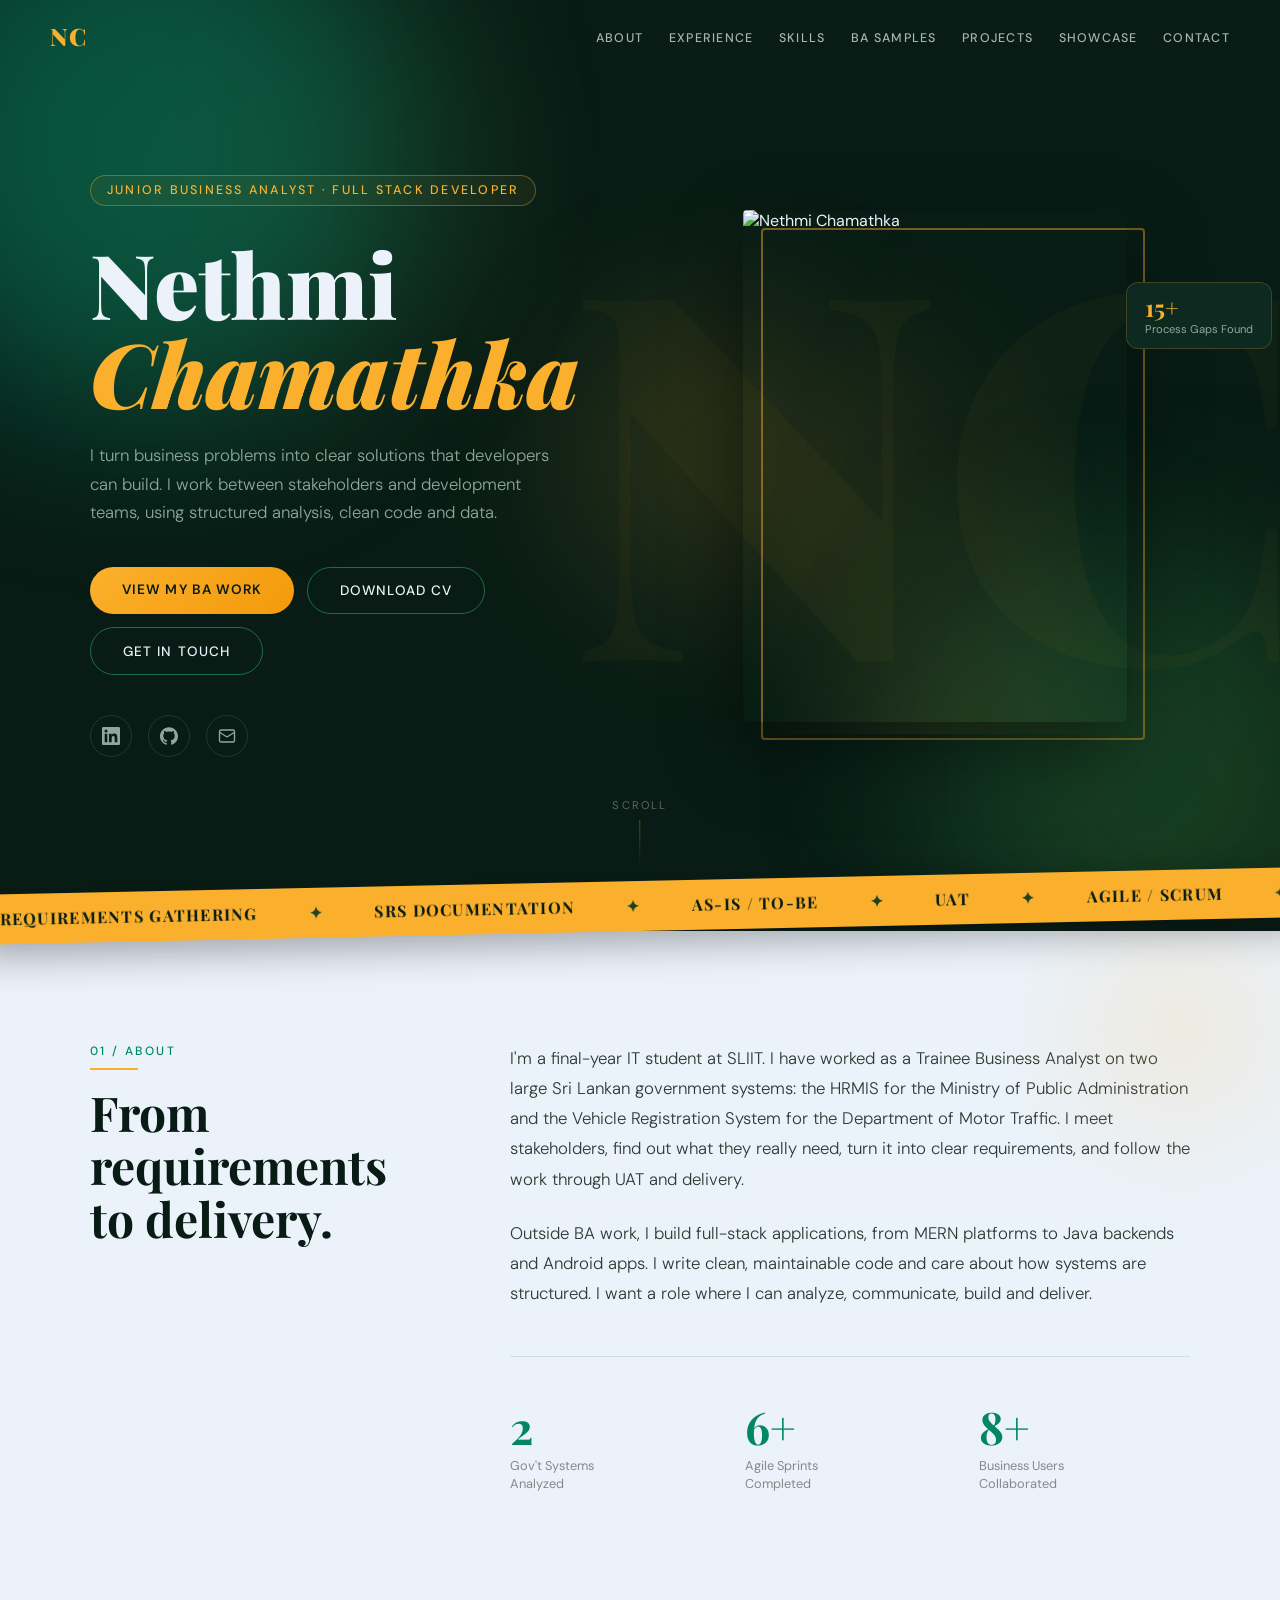
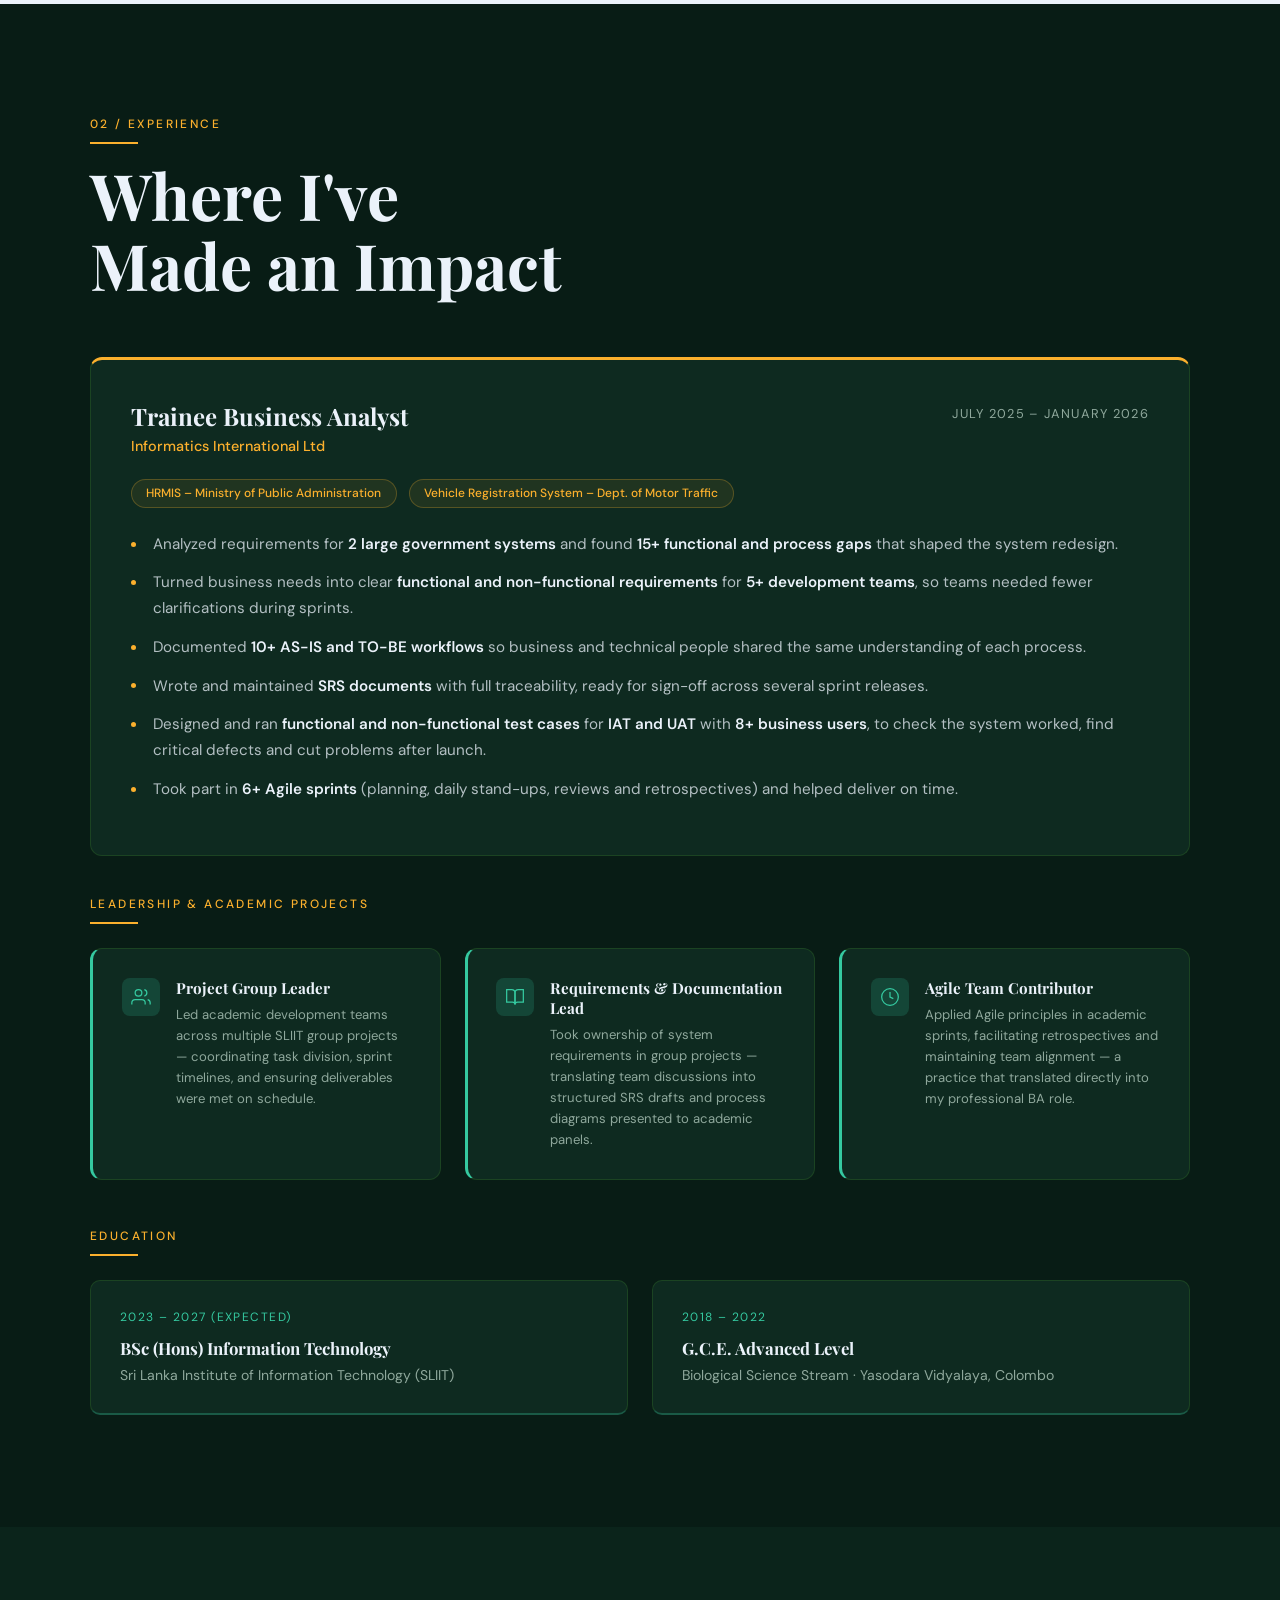
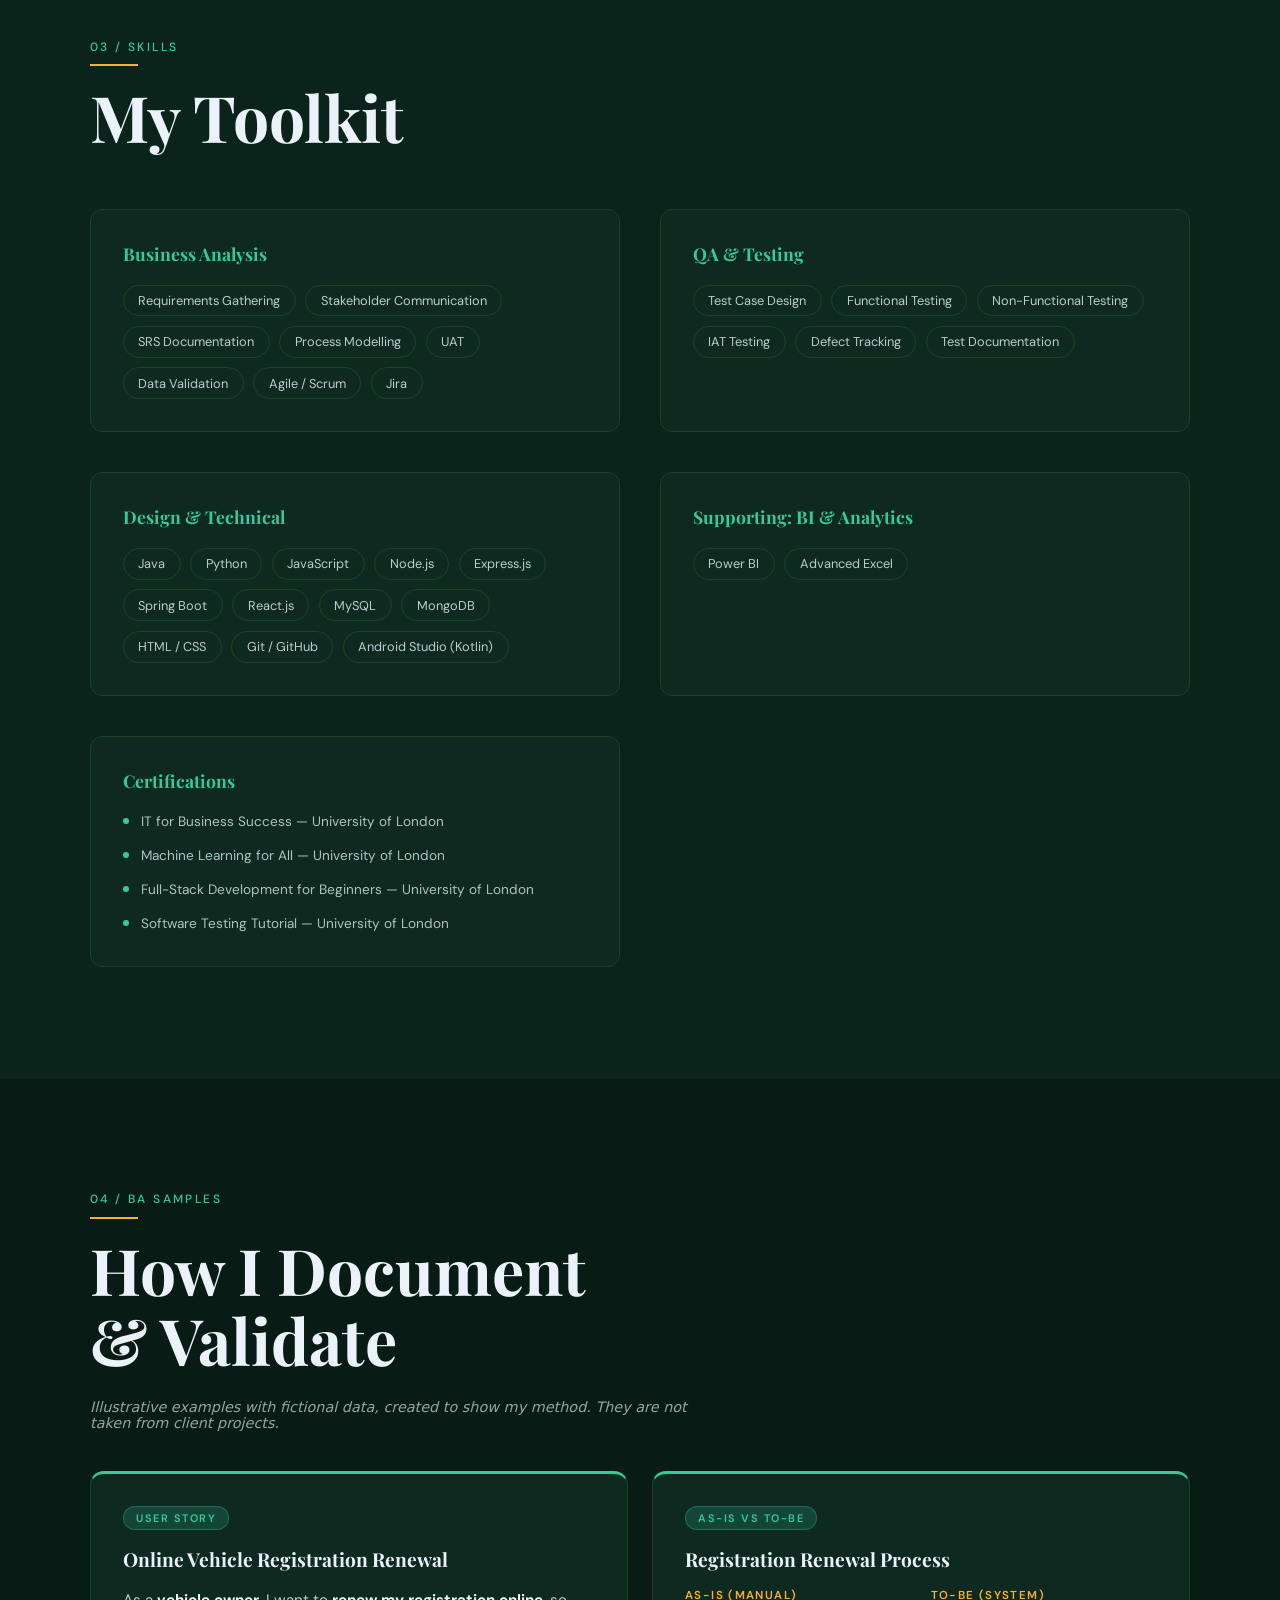
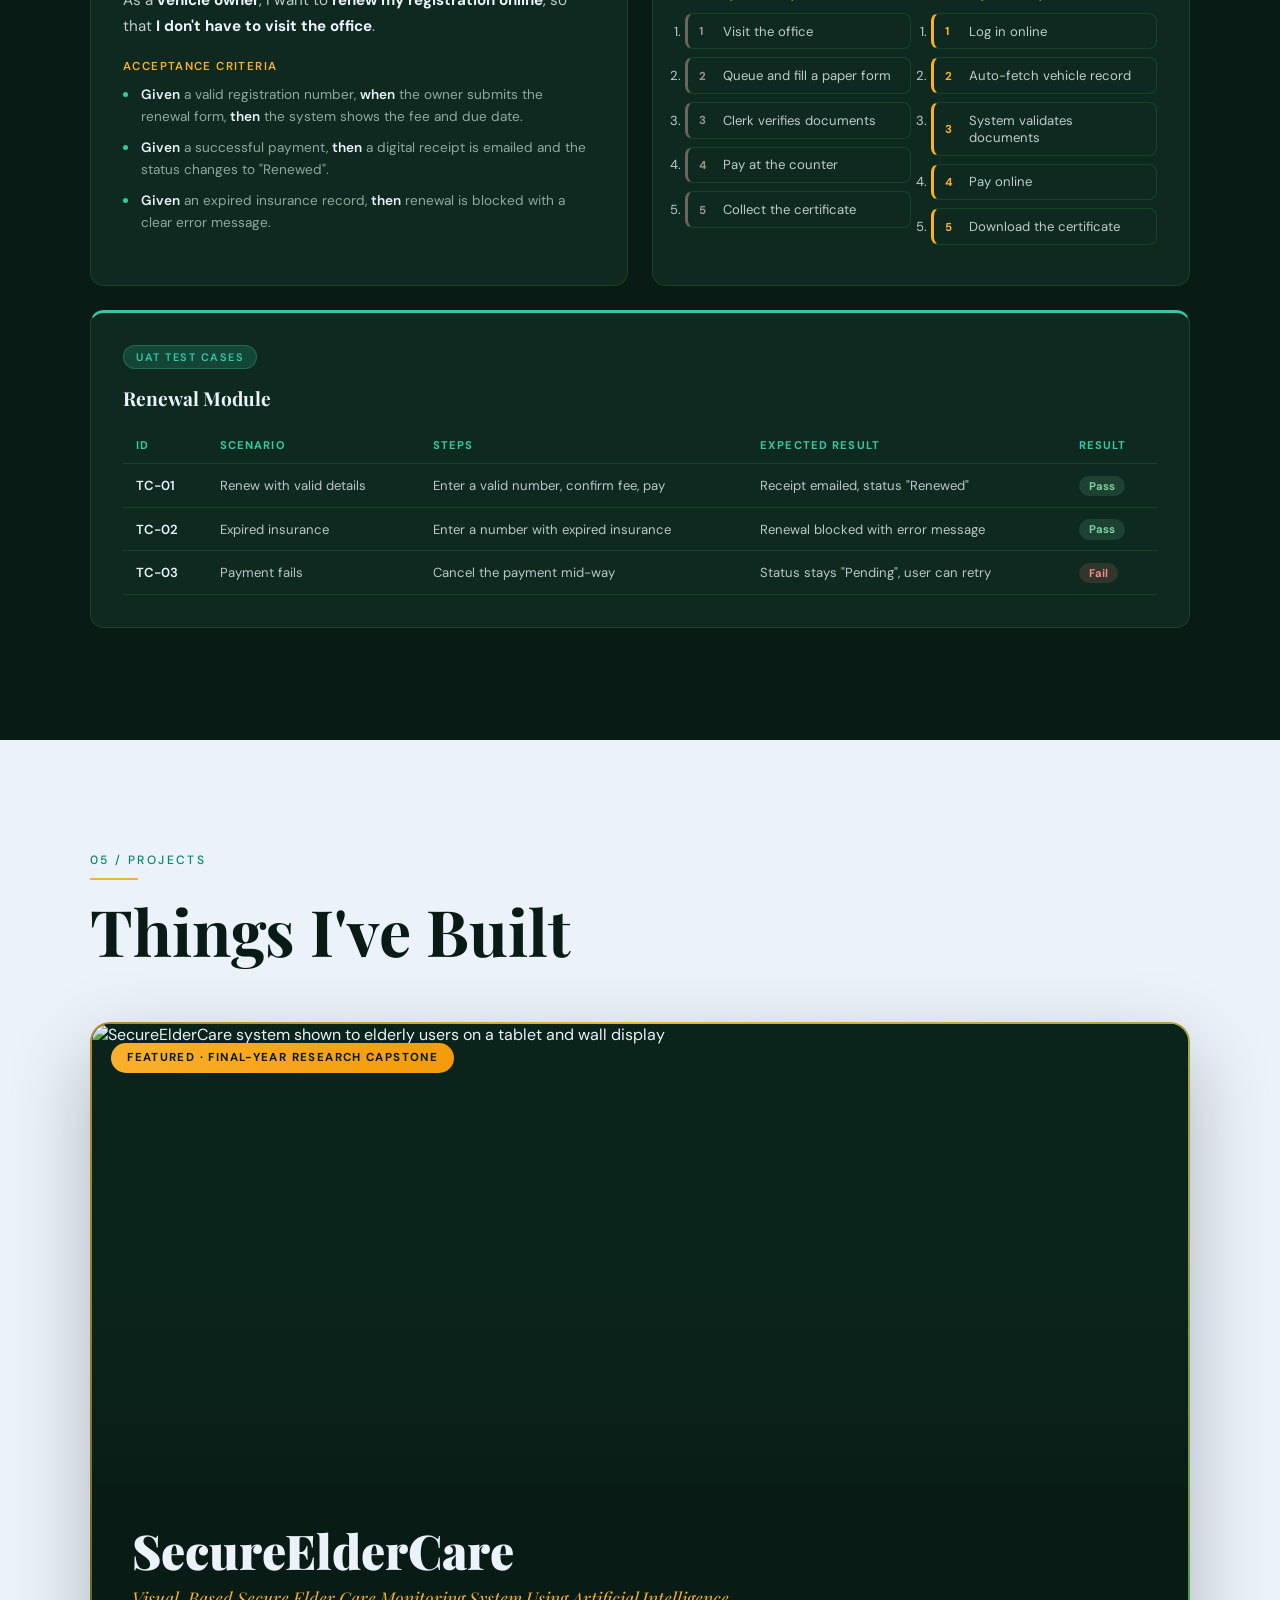
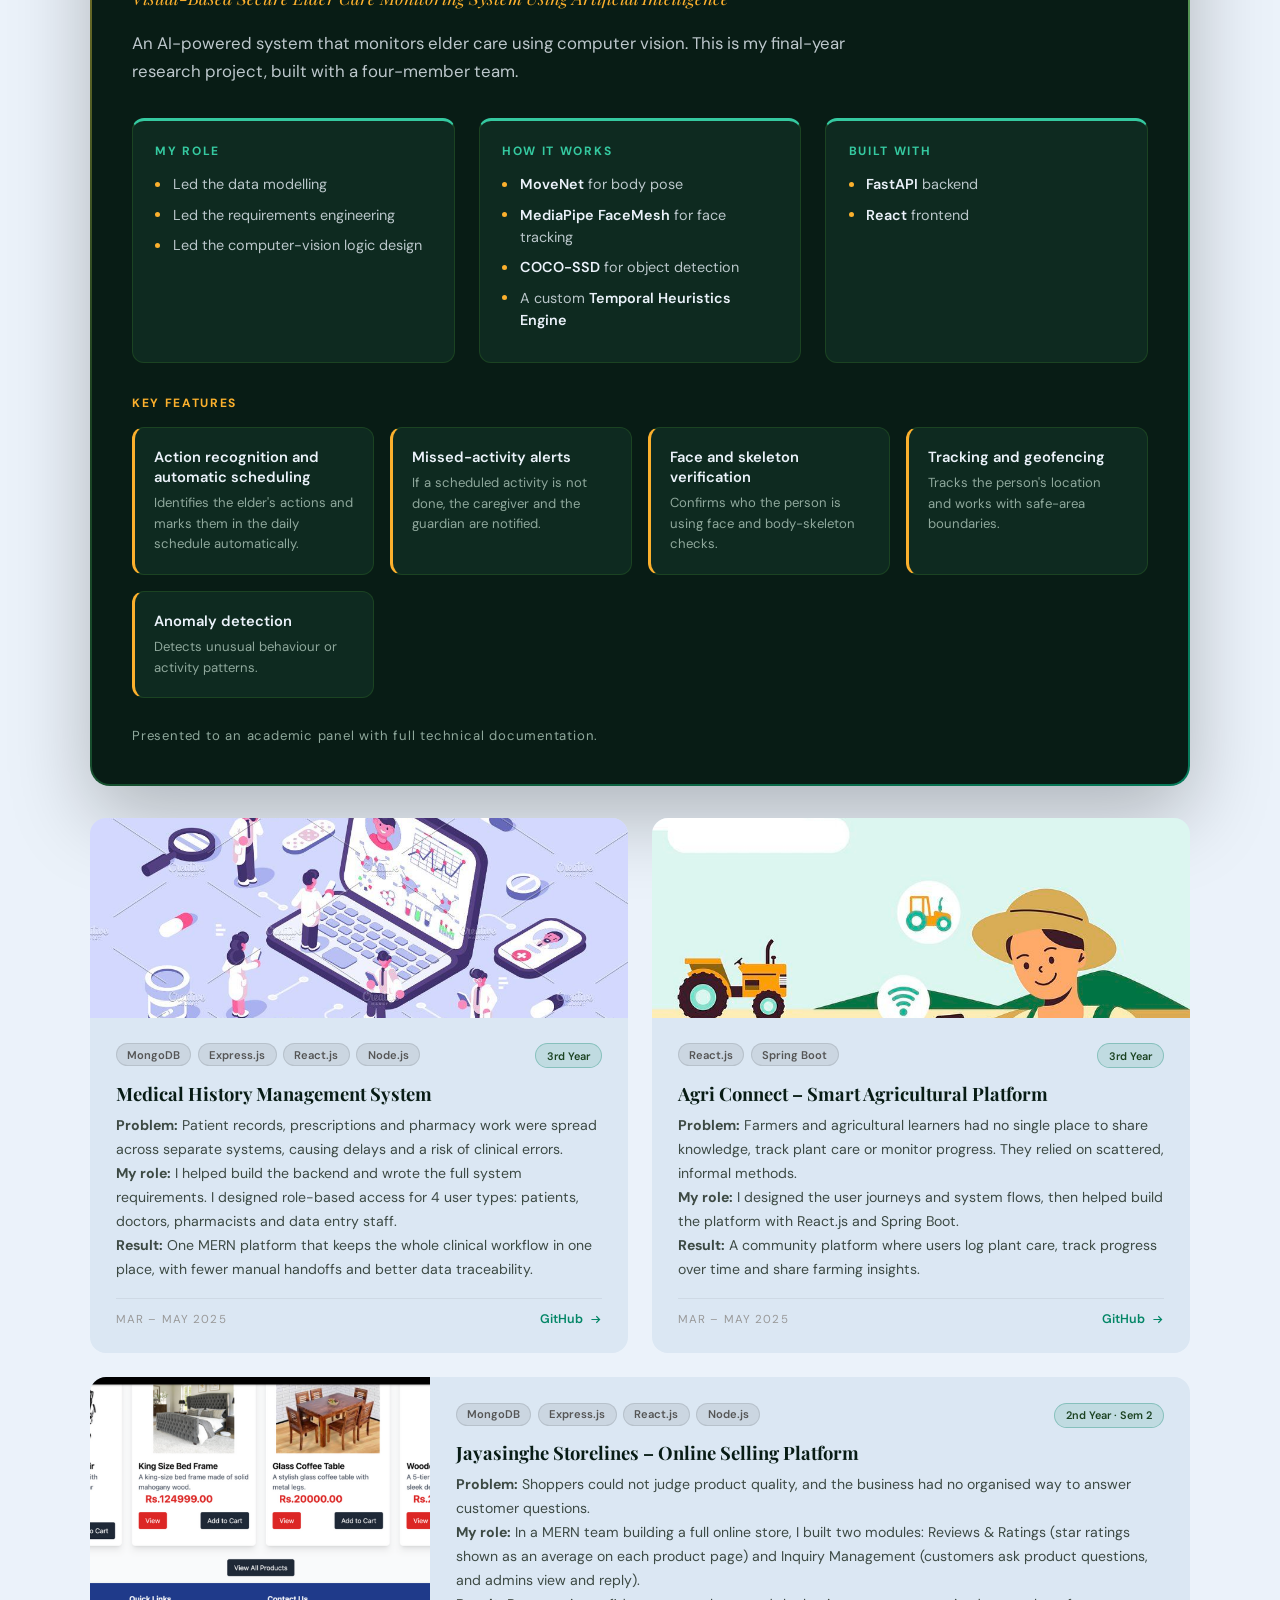
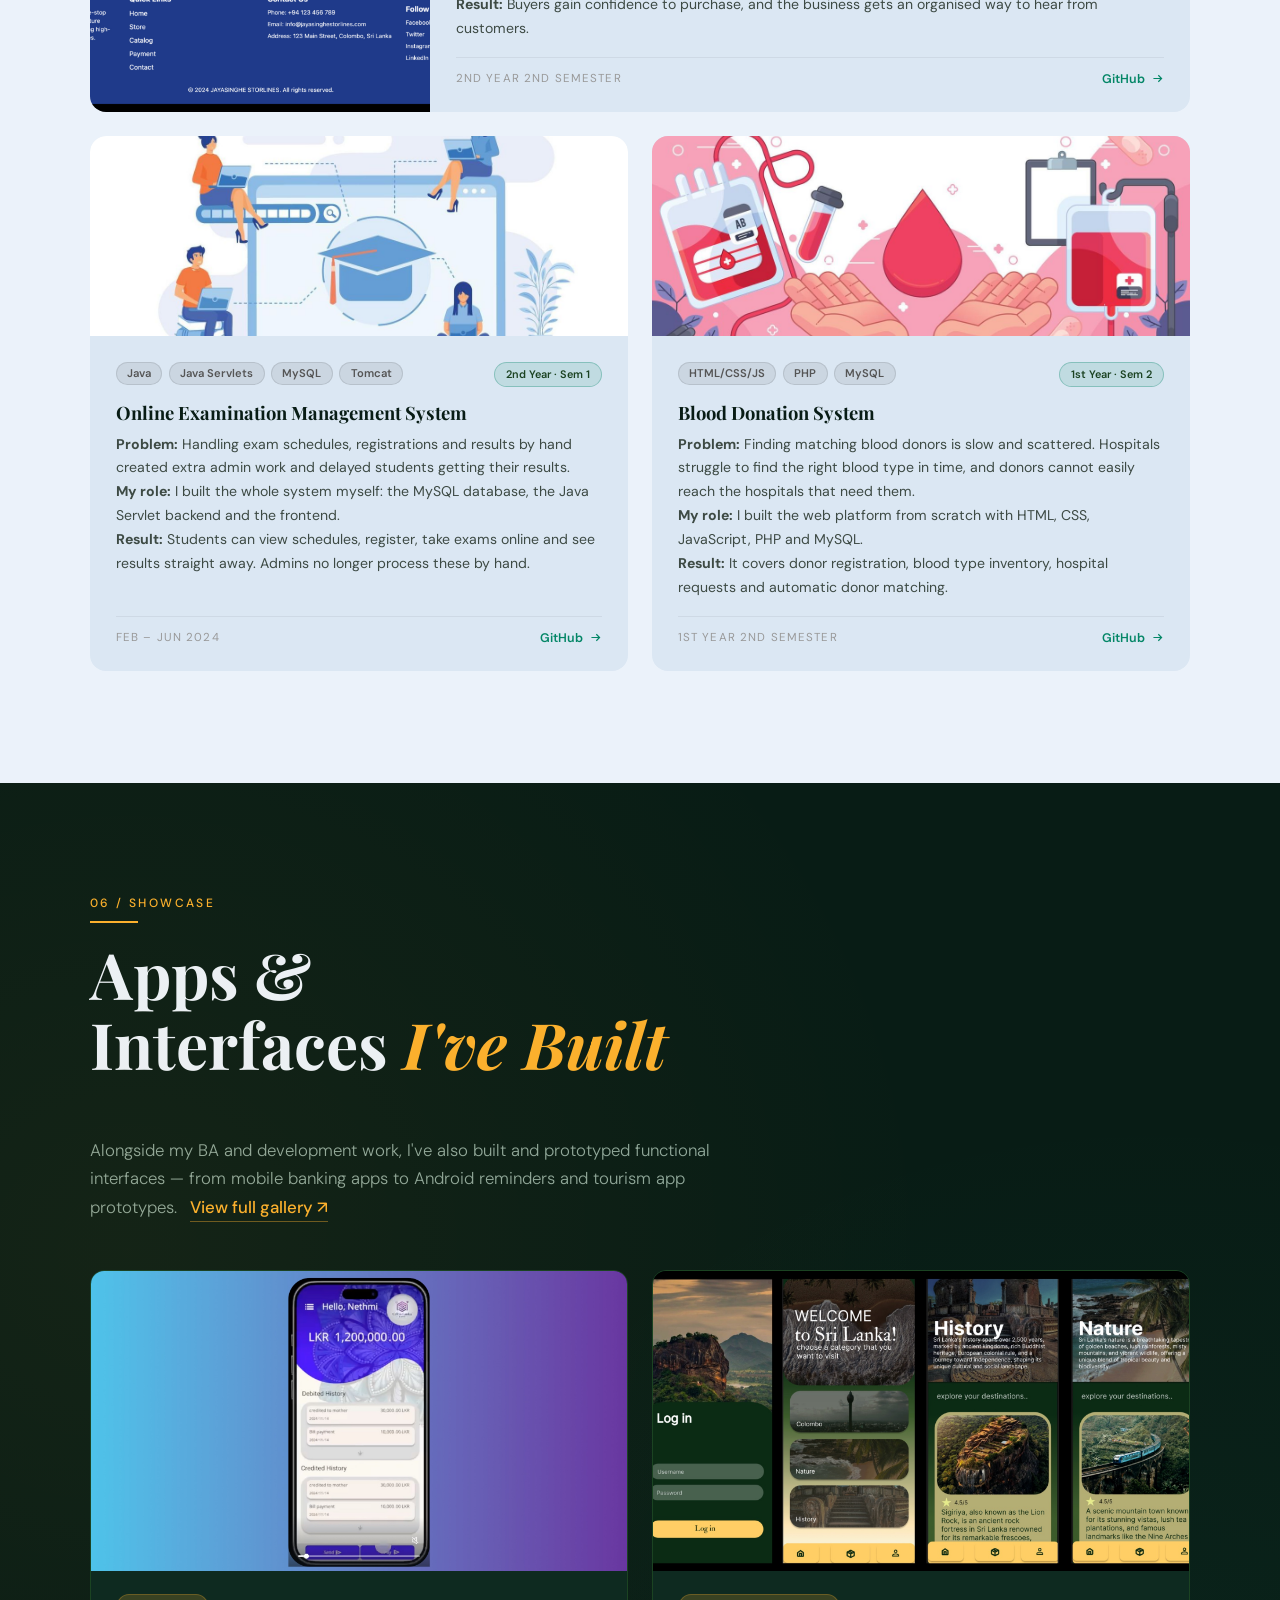
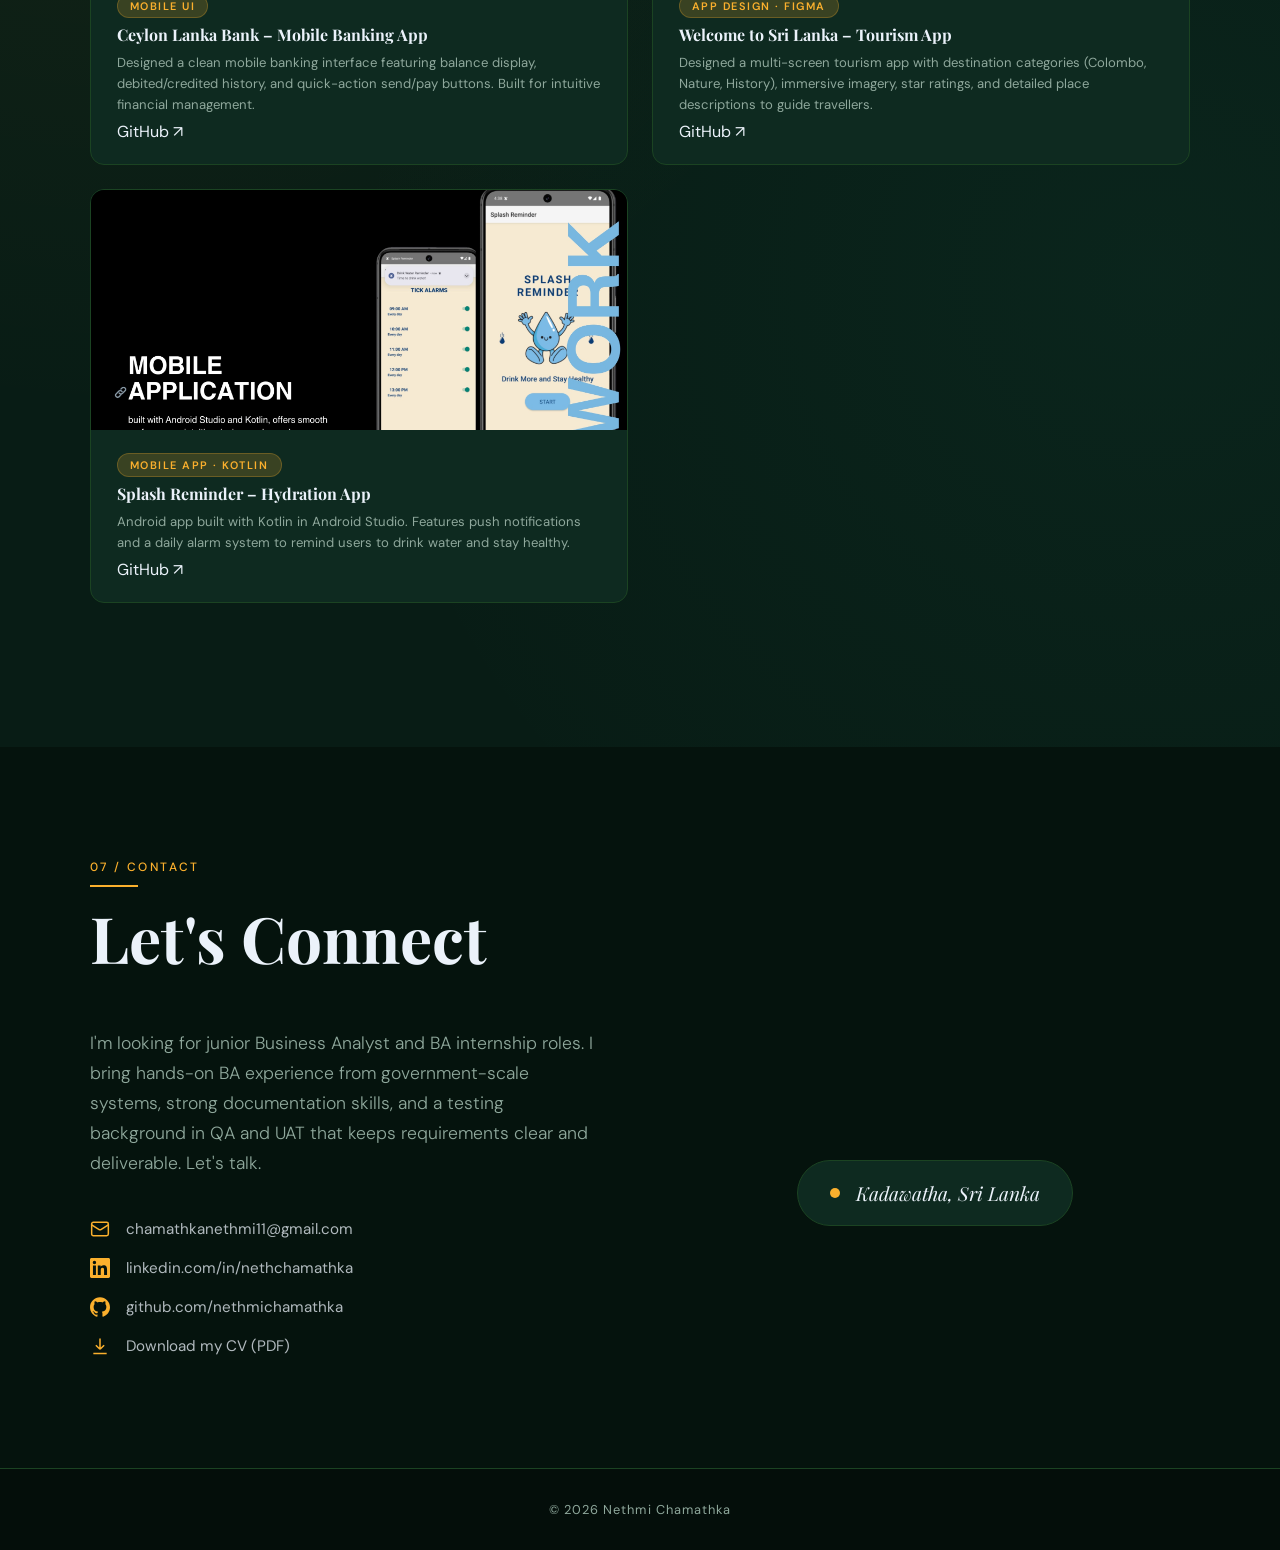
==== commit 64c1992f: "New emerald design, featured capstone, CV, new portrait, animations" ====
--- a/Desktop/LOOK FOR FOLDERS/PORTFOLIO NEW/index.html
+++ b/Desktop/LOOK FOR FOLDERS/PORTFOLIO NEW/index.html
@@ -3,6 +3,7 @@
 <head>
   <meta charset="UTF-8" />
   <meta name="viewport" content="width=device-width, initial-scale=1.0" />
+  <meta name="theme-color" content="#081C15" />
   <title>Nethmi Chamathka — Business Analyst</title>
   <link rel="preconnect" href="https://fonts.googleapis.com">
   <link rel="preconnect" href="https://fonts.gstatic.com" crossorigin>
@@ -20,6 +21,8 @@
     <symbol id="i-down" viewBox="0 0 24 24"><path fill="none" stroke="currentColor" stroke-width="1.8" d="M12 3v13m0 0-5-5m5 5 5-5M4 21h16"/></symbol>
   </svg>
 
+  <div class="loader" aria-hidden="true"><span>NC</span></div>
+  <div id="scrollProgress"></div>
   <div class="cursor" id="cursor"></div>
   <div class="cursor-follower" id="cursorFollower"></div>
 
@@ -57,6 +60,7 @@
 
   <!-- HERO -->
   <section id="hero">
+    <div class="aurora" aria-hidden="true"><i></i><i></i><i></i></div>
     <div class="hero-bg-text">NC</div>
     <div class="hero-grid">
       <div class="hero-left">
@@ -76,7 +80,7 @@
       </div>
       <div class="hero-right reveal delay-2">
         <div class="hero-img-wrap">
-          <img src="profile7.png" alt="Nethmi Chamathka" class="hero-photo" />
+          <img src="Moody%20Curly-Haired%20Studio%20Portrait.png" alt="Nethmi Chamathka" class="hero-photo" />
           <div class="hero-img-accent"></div>
           <div class="hero-img-ring"></div>
         </div>
@@ -88,6 +92,8 @@
     </div>
     <div class="scroll-hint"><span>Scroll</span><div class="scroll-line"></div></div>
   </section>
+
+  <div class="marquee" aria-hidden="true"><div class="marquee-track"><span>Requirements Gathering</span><span>SRS Documentation</span><span>AS-IS / TO-BE</span><span>UAT</span><span>Agile / Scrum</span><span>Jira</span><span>Power BI</span><span>Test Case Design</span><span>Stakeholder Communication</span><span>Process Modelling</span><span>Requirements Gathering</span><span>SRS Documentation</span><span>AS-IS / TO-BE</span><span>UAT</span><span>Agile / Scrum</span><span>Jira</span><span>Power BI</span><span>Test Case Design</span><span>Stakeholder Communication</span><span>Process Modelling</span></div></div>
 
   <!-- ABOUT -->
   <section id="about">
@@ -489,5 +495,22 @@
   </footer>
 
   <script src="script.js"></script>
+  <script src="animations.js"></script>
+  <script>
+    /* Safety net: makes sure every section becomes visible even if another script fails */
+    (function () {
+      function show(el) { el.classList.add('visible'); }
+      function run() {
+        var els = document.querySelectorAll('.reveal');
+        if (!('IntersectionObserver' in window)) { els.forEach(show); return; }
+        var io = new IntersectionObserver(function (entries) {
+          entries.forEach(function (e) { if (e.isIntersecting) { show(e.target); io.unobserve(e.target); } });
+        }, { threshold: 0.05 });
+        els.forEach(function (el) { io.observe(el); });
+        document.querySelectorAll('#hero .reveal').forEach(function (el) { setTimeout(function () { show(el); }, 300); });
+      }
+      if (document.readyState !== 'loading') run(); else document.addEventListener('DOMContentLoaded', run);
+    })();
+  </script>
 </body>
 </html>
--- a/Desktop/LOOK FOR FOLDERS/PORTFOLIO NEW/styles.css
+++ b/Desktop/LOOK FOR FOLDERS/PORTFOLIO NEW/styles.css
@@ -6,24 +6,26 @@
 @import url('https://fonts.googleapis.com/css2?family=Playfair+Display:ital,wght@0,400;0,700;0,900;1,400&family=DM+Sans:wght@300;400;500;600&display=swap');
 
 :root {
-  --ink:        #0e0e0e;
-  --paper:      #f7f4ef;
-  --cream:      #ede9e0;
-  --gold:       #c8a96e;
-  --gold-2:     #8b6f42;
-
-  /* ✨ Baby pink + baby blue accents */
-  --pink:       #f4a7b9;
-  --pink-soft:  #fce4ec;
-  --blue:       #a8c8e8;
-  --blue-soft:  #e3f0fa;
-  --pink-glow:  rgba(244,167,185,.18);
-  --blue-glow:  rgba(168,200,232,.18);
-
-  --muted:      #7a7570;
+  --ink:        #081C15;
+  --paper:      #EBF2FA;
+  --cream:      #dbe7f3;
+  --gold:       #FBB02D;
+  --gold-2:     #038666;
+
+  /* Emerald Prestige palette (old variable names kept so nothing else breaks) */
+  --emerald:    #1B4322;
+  --teal:       #038666;
+  --pink:       #FBB02D;   /* main highlight = gold */
+  --pink-soft:  #fff1d4;
+  --blue:       #35c9a0;   /* light tint of teal, readable on dark */
+  --blue-soft:  #d9f3ea;
+  --pink-glow:  rgba(251,176,45,.18);
+  --blue-glow:  rgba(53,201,160,.18);
+
+  --muted:      #8fa89c;
   --white:      #ffffff;
-  --card-bg:    #181818;
-  --card-border:#272727;
+  --card-bg:    #0e2a20;
+  --card-border:#1B4322;
 
   --serif: 'Playfair Display', Georgia, serif;
   --sans:  'DM Sans', system-ui, sans-serif;
@@ -34,7 +36,7 @@
 /* ── RESET ── */
 *, *::before, *::after { margin:0; padding:0; box-sizing:border-box; }
 html { scroll-behavior:smooth; font-size:16px; }
-body { font-family:var(--sans); background:var(--ink); color:var(--paper); overflow-x:hidden; cursor:none; }
+body { font-family:var(--sans); background:var(--ink); color:var(--paper); overflow-x:hidden; }
 a { color:inherit; text-decoration:none; }
 img { display:block; max-width:100%; }
 ul { list-style:none; }
@@ -68,10 +70,10 @@
   transition:background .4s var(--ease), backdrop-filter .4s;
 }
 #navbar.scrolled {
-  background:rgba(14,14,14,.93);
+  background:rgba(8,28,21,.93);
   -webkit-backdrop-filter:blur(16px);
   backdrop-filter:blur(16px);
-  border-bottom:1px solid rgba(244,167,185,.12);
+  border-bottom:1px solid rgba(251,176,45,.12);
 }
 .nav-inner { width:100%; max-width:1180px; margin:0 auto; display:flex; align-items:center; justify-content:space-between; }
 .nav-logo { font-family:var(--serif); font-size:1.5rem; font-weight:900; color:var(--pink); letter-spacing:.05em; }
@@ -124,20 +126,20 @@
 #hero::before {
   content:''; position:absolute;
   top:-20%; left:-10%; width:60%; height:80%;
-  background:radial-gradient(ellipse, rgba(244,167,185,.07) 0%, transparent 65%);
+  background:radial-gradient(ellipse, rgba(251,176,45,.07) 0%, transparent 65%);
   pointer-events:none;
 }
 #hero::after {
   content:''; position:absolute;
   bottom:-10%; right:-5%; width:50%; height:70%;
-  background:radial-gradient(ellipse, rgba(168,200,232,.06) 0%, transparent 65%);
+  background:radial-gradient(ellipse, rgba(53,201,160,.06) 0%, transparent 65%);
   pointer-events:none;
 }
 
 .hero-bg-text {
   position:absolute; right:-2vw; top:50%; transform:translateY(-50%);
   font-family:var(--serif); font-size:40vw; font-weight:900;
-  color:rgba(244,167,185,.03); pointer-events:none; line-height:1; -webkit-user-select:none; user-select:none;
+  color:rgba(251,176,45,.03); pointer-events:none; line-height:1; -webkit-user-select:none; user-select:none;
 }
 .hero-grid {
   max-width:1180px; margin:0 auto; padding:7rem 2.5rem 5rem;
@@ -145,9 +147,9 @@
 }
 .hero-tag {
   display:inline-block; font-size:.78rem; letter-spacing:.18em; text-transform:uppercase;
-  color:var(--pink); border:1px solid rgba(244,167,185,.35);
+  color:var(--pink); border:1px solid rgba(251,176,45,.35);
   padding:.4rem 1rem; border-radius:2rem; margin-bottom:2rem; font-weight:500;
-  background:rgba(244,167,185,.05);
+  background:rgba(251,176,45,.05);
 }
 .hero-name {
   font-family:var(--serif); font-size:clamp(3.5rem,7vw,6rem);
@@ -159,7 +161,7 @@
 
 .btn-primary {
   display:inline-block;
-  background:linear-gradient(135deg, var(--pink), #e8899e);
+  background:linear-gradient(135deg, var(--pink), #f39a0a);
   color:var(--ink); font-size:.85rem; font-weight:600;
   letter-spacing:.08em; text-transform:uppercase;
   padding:.9rem 2rem; border-radius:2rem;
@@ -167,10 +169,10 @@
 }
 .btn-primary:hover {
   transform:translateY(-2px);
-  box-shadow:0 12px 30px rgba(244,167,185,.35);
+  box-shadow:0 12px 30px rgba(251,176,45,.35);
 }
 .btn-ghost {
-  display:inline-block; border:1px solid rgba(168,200,232,.45);
+  display:inline-block; border:1px solid rgba(53,201,160,.45);
   color:var(--paper); font-size:.85rem; font-weight:500;
   letter-spacing:.08em; text-transform:uppercase;
   padding:.9rem 2rem; border-radius:2rem;
@@ -181,7 +183,7 @@
 .hero-socials { display:flex; gap:1rem; }
 .hero-socials a {
   width:42px; height:42px; display:flex; align-items:center; justify-content:center;
-  border:1px solid rgba(247,244,239,.12); border-radius:50%;
+  border:1px solid rgba(235,242,250,.12); border-radius:50%;
   color:var(--muted); transition:border-color .3s, color .3s, transform .3s;
 }
 .hero-socials a svg { width:18px; height:18px; }
@@ -200,13 +202,13 @@
 }
 .hero-img-ring {
   position:absolute; inset:-12px; border-radius:6px;
-  background:radial-gradient(ellipse at 50% 120%, rgba(244,167,185,.10), transparent 70%);
+  background:radial-gradient(ellipse at 50% 120%, rgba(251,176,45,.10), transparent 70%);
   z-index:0;
 }
 
 .floating-badge {
   position:absolute; background:var(--card-bg);
-  border:1px solid rgba(244,167,185,.2); border-radius:12px;
+  border:1px solid rgba(251,176,45,.2); border-radius:12px;
   padding:.75rem 1.1rem; display:flex; flex-direction:column;
   z-index:3; -webkit-backdrop-filter:blur(8px); backdrop-filter:blur(8px);
 }
@@ -225,14 +227,14 @@
 #about::before {
   content:''; position:absolute; top:-100px; right:-100px;
   width:400px; height:400px;
-  background:radial-gradient(circle, rgba(244,167,185,.12), transparent 65%);
+  background:radial-gradient(circle, rgba(251,176,45,.12), transparent 65%);
   pointer-events:none;
 }
 .about-grid { display:grid; grid-template-columns:1fr 2fr; gap:5rem; align-items:start; }
 .about-left .section-label { color:var(--pink); }
 .about-left .section-title { color:var(--ink); margin-bottom:0; font-size:clamp(2rem,4vw,3rem); }
 .about-body { font-size:1.05rem; line-height:1.8; color:#444; margin-bottom:1.5rem; font-weight:300; }
-.about-stats { display:grid; grid-template-columns:repeat(3,1fr); gap:1.5rem; margin-top:3rem; padding-top:3rem; border-top:1px solid #e0dbd0; }
+.about-stats { display:grid; grid-template-columns:repeat(3,1fr); gap:1.5rem; margin-top:3rem; padding-top:3rem; border-top:1px solid #cfdceb; }
 .stat { display:flex; flex-direction:column; gap:.4rem; }
 .stat-n { font-family:var(--serif); font-size:2.8rem; font-weight:700; color:var(--pink); line-height:1; }
 .stat-l { font-size:.8rem; color:#888; line-height:1.4; }
@@ -251,12 +253,12 @@
 .exp-projects { display:flex; gap:.75rem; flex-wrap:wrap; margin-bottom:1.5rem; }
 .exp-proj-tag {
   font-size:.75rem;
-  background:rgba(244,167,185,.08);
-  border:1px solid rgba(244,167,185,.25);
+  background:rgba(251,176,45,.08);
+  border:1px solid rgba(251,176,45,.25);
   color:var(--pink); padding:.35rem .9rem; border-radius:2rem; font-weight:500;
 }
 .exp-list { padding-left:0; }
-.exp-list li { font-size:.95rem; color:rgba(247,244,239,.75); line-height:1.7; margin-bottom:.8rem; padding-left:1.4rem; position:relative; }
+.exp-list li { font-size:.95rem; color:rgba(235,242,250,.75); line-height:1.7; margin-bottom:.8rem; padding-left:1.4rem; position:relative; }
 .exp-list li::before { content:''; position:absolute; left:0; top:.65em; width:5px; height:5px; border-radius:50%; background:var(--pink); }
 .exp-list li strong { color:var(--paper); font-weight:600; }
 
@@ -286,13 +288,13 @@
 /* Education */
 .edu-section { margin-top:1rem; }
 .edu-grid { display:grid; grid-template-columns:1fr 1fr; gap:1.5rem; }
-.edu-card { background:var(--card-bg); border:1px solid var(--card-border); border-radius:10px; padding:1.8rem; border-bottom:2px solid rgba(168,200,232,.3); }
+.edu-card { background:var(--card-bg); border:1px solid var(--card-border); border-radius:10px; padding:1.8rem; border-bottom:2px solid rgba(53,201,160,.3); }
 .edu-year { font-size:.75rem; letter-spacing:.12em; text-transform:uppercase; color:var(--blue); display:block; margin-bottom:.75rem; }
 .edu-card h4 { font-family:var(--serif); font-size:1.05rem; font-weight:700; color:var(--paper); margin-bottom:.4rem; }
 .edu-card p { font-size:.88rem; color:var(--muted); }
 
 /* ── SKILLS ── */
-#skills { background:#111; }
+#skills { background:#0b241b; }
 #skills .section-label { color:var(--blue); }
 #skills .section-title em { color:var(--blue); }
 .skills-columns { display:grid; grid-template-columns:repeat(2,1fr); gap:2.5rem; }
@@ -301,14 +303,14 @@
 .skill-chips { display:flex; flex-wrap:wrap; gap:.6rem; }
 .skill-chips span {
   font-size:.8rem; padding:.4rem .9rem; border-radius:2rem;
-  border:1px solid var(--card-border); color:rgba(247,244,239,.8);
+  border:1px solid var(--card-border); color:rgba(235,242,250,.8);
   transition:border-color .2s, color .2s, background .2s; cursor:default;
 }
 .skill-chips span:hover { border-color:var(--pink); color:var(--pink); background:var(--pink-glow); }
 .cert-list { display:flex; flex-direction:column; gap:.85rem; }
 .cert-item { display:flex; gap:.75rem; align-items:flex-start; }
 .cert-dot { flex-shrink:0; width:6px; height:6px; border-radius:50%; background:var(--blue); margin-top:.45em; }
-.cert-item span { font-size:.85rem; color:rgba(247,244,239,.75); line-height:1.5; }
+.cert-item span { font-size:.85rem; color:rgba(235,242,250,.75); line-height:1.5; }
 
 /* ── PROJECTS ── */
 #projects { background:var(--paper); color:var(--ink); }
@@ -342,8 +344,8 @@
 }
 .proj-year-badge {
   font-size:.68rem; padding:.28rem .7rem; border-radius:2rem;
-  background:rgba(244,167,185,.18); color:#c0607a;
-  font-weight:600; border:1px solid rgba(244,167,185,.3); white-space:nowrap;
+  background:rgba(251,176,45,.18); color:#c0607a;
+  font-weight:600; border:1px solid rgba(251,176,45,.3); white-space:nowrap;
 }
 .proj-body h3 { font-family:var(--serif); font-size:1.15rem; font-weight:700; color:var(--ink); margin-bottom:.5rem; }
 .proj-body p { font-size:.88rem; color:#555; line-height:1.7; flex:1; }
@@ -362,8 +364,8 @@
 #uiux::before {
   content:''; position:absolute; top:0; left:0; right:0; bottom:0;
   background:
-    radial-gradient(ellipse at 10% 30%, rgba(244,167,185,.05) 0%, transparent 50%),
-    radial-gradient(ellipse at 90% 70%, rgba(168,200,232,.05) 0%, transparent 50%);
+    radial-gradient(ellipse at 10% 30%, rgba(251,176,45,.05) 0%, transparent 50%),
+    radial-gradient(ellipse at 90% 70%, rgba(53,201,160,.05) 0%, transparent 50%);
   pointer-events:none;
 }
 #uiux .section-label { color:var(--pink); }
@@ -374,7 +376,7 @@
 .uiux-canva-link {
   display:inline-block; margin-left:.5rem;
   color:var(--pink); font-weight:500;
-  border-bottom:1px solid rgba(244,167,185,.4);
+  border-bottom:1px solid rgba(251,176,45,.4);
   transition:border-color .2s;
 }
 .uiux-canva-link:hover { border-color:var(--pink); }
@@ -385,9 +387,9 @@
   transition:transform .3s var(--ease), box-shadow .3s, border-color .3s;
   display:flex; flex-direction:column;
 }
-.uiux-card:hover { transform:translateY(-6px); box-shadow:0 20px 50px rgba(244,167,185,.1); border-color:rgba(244,167,185,.3); }
+.uiux-card:hover { transform:translateY(-6px); box-shadow:0 20px 50px rgba(251,176,45,.1); border-color:rgba(251,176,45,.3); }
 .uiux-img-wrap {
-  width:100%; height:240px; overflow:hidden; flex-shrink:0; background:#111;
+  width:100%; height:240px; overflow:hidden; flex-shrink:0; background:#0b241b;
 }
 .uiux-card-tall .uiux-img-wrap { height:300px; }
 .uiux-img-wrap img {
@@ -399,19 +401,19 @@
 .uiux-badge {
   display:inline-block; font-size:.68rem; letter-spacing:.14em; text-transform:uppercase;
   background:var(--pink-glow); color:var(--pink);
-  border:1px solid rgba(244,167,185,.25); padding:.25rem .75rem;
+  border:1px solid rgba(251,176,45,.25); padding:.25rem .75rem;
   border-radius:2rem; font-weight:600; align-self:flex-start;
 }
 .uiux-card-body h4 { font-family:var(--serif); font-size:1rem; font-weight:700; color:var(--paper); }
 .uiux-card-body p { font-size:.82rem; color:var(--muted); line-height:1.6; }
 
 /* ── CONTACT ── */
-#contact { background:#0a0a0a; }
+#contact { background:#05130d; }
 #contact .section-label { color:var(--pink); }
 .contact-grid { display:grid; grid-template-columns:1fr 1fr; gap:5rem; align-items:center; }
 .contact-body { font-size:1.1rem; color:var(--muted); line-height:1.7; margin-bottom:2.5rem; font-weight:300; }
 .contact-links { display:flex; flex-direction:column; gap:1.2rem; }
-.contact-link { display:flex; align-items:center; gap:1rem; font-size:.95rem; color:rgba(247,244,239,.75); transition:color .2s; }
+.contact-link { display:flex; align-items:center; gap:1rem; font-size:.95rem; color:rgba(235,242,250,.75); transition:color .2s; }
 .contact-link svg { width:20px; height:20px; flex-shrink:0; color:var(--pink); }
 .contact-link:hover { color:var(--pink); }
 
@@ -427,11 +429,11 @@
   width:10px; height:10px; border-radius:50%;
   background:var(--pink); animation:pulse 2s infinite;
 }
-@keyframes pulse { 0%,100%{box-shadow:0 0 0 0 rgba(244,167,185,.5)} 50%{box-shadow:0 0 0 8px rgba(244,167,185,0)} }
+@keyframes pulse { 0%,100%{box-shadow:0 0 0 0 rgba(251,176,45,.5)} 50%{box-shadow:0 0 0 8px rgba(251,176,45,0)} }
 
 /* ── FOOTER ── */
 footer {
-  background:#070707; text-align:center; padding:2rem;
+  background:#040e0a; text-align:center; padding:2rem;
   font-size:.8rem; color:var(--muted); letter-spacing:.08em;
   border-top:1px solid var(--card-border);
 }
@@ -476,7 +478,7 @@
 ::selection { background:var(--pink); color:var(--ink); }
 ::-webkit-scrollbar { width:5px; }
 ::-webkit-scrollbar-track { background:var(--ink); }
-::-webkit-scrollbar-thumb { background:rgba(244,167,185,.3); border-radius:3px; }
+::-webkit-scrollbar-thumb { background:rgba(251,176,45,.3); border-radius:3px; }
 ::-webkit-scrollbar-thumb:hover { background:var(--pink); }
 
 
@@ -488,10 +490,10 @@
 .sample-grid { display:grid; grid-template-columns:1fr 1fr; gap:1.5rem; }
 .sample-card { background:var(--card-bg); border:1px solid var(--card-border); border-radius:14px; padding:2rem; border-top:3px solid var(--blue); }
 .sample-card-wide { grid-column:1 / -1; }
-.sample-tag { display:inline-block; font-size:.68rem; letter-spacing:.14em; text-transform:uppercase; background:var(--blue-glow); color:var(--blue); border:1px solid rgba(168,200,232,.3); padding:.25rem .75rem; border-radius:2rem; font-weight:600; margin-bottom:1rem; }
+.sample-tag { display:inline-block; font-size:.68rem; letter-spacing:.14em; text-transform:uppercase; background:var(--blue-glow); color:var(--blue); border:1px solid rgba(53,201,160,.3); padding:.25rem .75rem; border-radius:2rem; font-weight:600; margin-bottom:1rem; }
 .sample-card h3 { font-family:var(--serif); font-size:1.2rem; color:var(--paper); margin-bottom:1rem; }
 .sample-sub { font-size:.72rem; letter-spacing:.12em; text-transform:uppercase; color:var(--pink); margin:1.2rem 0 .6rem; font-weight:600; }
-.story { font-size:.95rem; line-height:1.7; color:rgba(247,244,239,.8); }
+.story { font-size:.95rem; line-height:1.7; color:rgba(235,242,250,.8); }
 .story strong { color:var(--paper); }
 .ac-list li { font-size:.85rem; color:var(--muted); line-height:1.6; margin-bottom:.6rem; padding-left:1.1rem; position:relative; }
 .ac-list li::before { content:''; position:absolute; left:0; top:.6em; width:5px; height:5px; border-radius:50%; background:var(--blue); }
@@ -499,7 +501,7 @@
 .flow-cols { display:grid; grid-template-columns:1fr 1fr; gap:1.2rem; }
 .flow-cols .sample-sub { margin-top:0; }
 .flow { counter-reset:step; }
-.flow li { counter-increment:step; font-size:.82rem; color:rgba(247,244,239,.8); padding:.55rem .8rem .55rem 2.2rem; margin-bottom:.5rem; border-radius:8px; position:relative; border:1px solid var(--card-border); }
+.flow li { counter-increment:step; font-size:.82rem; color:rgba(235,242,250,.8); padding:.55rem .8rem .55rem 2.2rem; margin-bottom:.5rem; border-radius:8px; position:relative; border:1px solid var(--card-border); }
 .flow li::before { content:counter(step); position:absolute; left:.7rem; top:50%; transform:translateY(-50%); font-size:.72rem; font-weight:700; }
 .flow-old li { border-left:3px solid #6b6560; }
 .flow-old li::before { color:#9a948d; }
@@ -508,7 +510,7 @@
 .table-scroll { overflow-x:auto; }
 .sample-table { width:100%; border-collapse:collapse; font-size:.82rem; min-width:560px; }
 .sample-table th { text-align:left; font-size:.7rem; letter-spacing:.1em; text-transform:uppercase; color:var(--blue); padding:.7rem .8rem; border-bottom:1px solid var(--card-border); }
-.sample-table td { padding:.8rem; color:rgba(247,244,239,.78); border-bottom:1px solid #202020; vertical-align:top; }
+.sample-table td { padding:.8rem; color:rgba(235,242,250,.78); border-bottom:1px solid #1B4322; vertical-align:top; }
 .sample-table td:first-child { color:var(--paper); font-weight:600; white-space:nowrap; }
 .pill { font-size:.7rem; font-weight:700; padding:.2rem .65rem; border-radius:2rem; }
 .pill.pass { background:rgba(120,200,150,.15); color:#7fd1a0; }
@@ -533,27 +535,27 @@
 .feature-card {
   background:var(--ink); color:var(--paper);
   border-radius:20px; overflow:hidden; margin-bottom:2rem;
-  border:1px solid rgba(244,167,185,.35);
+  border:1px solid rgba(251,176,45,.35);
   box-shadow:0 30px 80px rgba(0,0,0,.25);
 }
-.feature-img { position:relative; width:100%; height:clamp(260px, 38vw, 460px); overflow:hidden; background:#111; }
+.feature-img { position:relative; width:100%; height:clamp(260px, 38vw, 460px); overflow:hidden; background:#0b241b; }
 .feature-img img { width:100%; height:100%; object-fit:cover; object-position:center; transition:transform .6s var(--ease); }
 .feature-card:hover .feature-img img { transform:scale(1.03); }
-.feature-img::after { content:''; position:absolute; inset:0; background:linear-gradient(to top, rgba(14,14,14,.85), transparent 45%); pointer-events:none; }
+.feature-img::after { content:''; position:absolute; inset:0; background:linear-gradient(to top, rgba(8,28,21,.85), transparent 45%); pointer-events:none; }
 .feature-ribbon {
   position:absolute; top:1.2rem; left:1.2rem; z-index:2;
-  background:linear-gradient(135deg, var(--pink), #e8899e); color:var(--ink);
+  background:linear-gradient(135deg, var(--pink), #f39a0a); color:var(--ink);
   font-size:.72rem; font-weight:700; letter-spacing:.12em; text-transform:uppercase;
   padding:.45rem 1rem; border-radius:2rem;
 }
 .feature-body { padding:2.5rem; }
 .feature-body h3 { font-family:var(--serif); font-size:clamp(2rem,4vw,3rem); font-weight:900; color:var(--paper); line-height:1.1; }
 .feature-sub { font-family:var(--serif); font-style:italic; font-size:1.1rem; color:var(--pink); margin:.6rem 0 1.2rem; }
-.feature-lead { font-size:1.05rem; line-height:1.7; color:rgba(247,244,239,.8); max-width:760px; margin-bottom:2rem; }
+.feature-lead { font-size:1.05rem; line-height:1.7; color:rgba(235,242,250,.8); max-width:760px; margin-bottom:2rem; }
 .feature-cols { display:grid; grid-template-columns:repeat(3,1fr); gap:1.5rem; }
 .feature-cols > div { background:var(--card-bg); border:1px solid var(--card-border); border-top:3px solid var(--blue); border-radius:12px; padding:1.4rem; }
 .feature-cols h4 { font-size:.75rem; letter-spacing:.14em; text-transform:uppercase; color:var(--blue); margin-bottom:.9rem; }
-.feature-cols li { font-size:.9rem; line-height:1.55; color:rgba(247,244,239,.78); padding-left:1.1rem; position:relative; margin-bottom:.5rem; }
+.feature-cols li { font-size:.9rem; line-height:1.55; color:rgba(235,242,250,.78); padding-left:1.1rem; position:relative; margin-bottom:.5rem; }
 .feature-cols li::before { content:''; position:absolute; left:0; top:.6em; width:5px; height:5px; border-radius:50%; background:var(--pink); }
 .feature-cols b { color:var(--paper); font-weight:600; }
 .feature-foot { margin-top:1.8rem; font-size:.82rem; letter-spacing:.06em; color:var(--muted); }
@@ -573,4 +575,137 @@
 /* ── NAV: 7 links need a tighter gap ── */
 .nav-links { gap:1.6rem; }
 .nav-links a { font-size:.78rem; letter-spacing:.1em; }
-@media (max-width:1000px) { .nav-links { gap:1rem; } .nav-links a { font-size:.7rem; } }+@media (max-width:1000px) { .nav-links { gap:1rem; } .nav-links a { font-size:.7rem; } }
+
+
+/* =====================================================
+   EMERALD PRESTIGE — light-section fixes + animations
+===================================================== */
+::selection { background:var(--pink); color:var(--ink); }
+::-webkit-scrollbar-thumb { background:rgba(251,176,45,.4); }
+
+/* light sections: gold is too pale on #EBF2FA, so use teal / emerald */
+#about .section-label, .about-left .section-label, #projects .section-label { color:var(--teal); }
+.stat-n { color:var(--teal); }
+.about-body { color:#2b3a33; }
+.proj-year-badge { background:rgba(3,134,102,.12); color:var(--emerald); border-color:rgba(3,134,102,.3); }
+.proj-link { color:var(--teal); }
+.proj-body p { color:#3d4a44; }
+.skill-chips span:hover { background:rgba(251,176,45,.10) !important; }
+
+/* ── loader ── */
+.loader { position:fixed; inset:0; z-index:10000; background:var(--ink); display:flex; align-items:center; justify-content:center; animation:loaderOut .7s var(--ease) 1.5s forwards; }
+.loader span { font-family:var(--serif); font-size:4rem; font-weight:900; color:var(--pink); letter-spacing:.08em; animation:loaderPulse 1.2s ease-in-out infinite; }
+@keyframes loaderPulse { 0%,100%{opacity:.35; transform:scale(.96)} 50%{opacity:1; transform:scale(1)} }
+@keyframes loaderOut { to { opacity:0; visibility:hidden; transform:translateY(-6%); } }
+
+/* ── scroll progress bar ── */
+#scrollProgress { position:fixed; top:0; left:0; right:0; height:3px; z-index:200; transform:scaleX(0); transform-origin:left; background:linear-gradient(90deg, var(--teal), var(--pink)); }
+
+/* ── hero aurora ── */
+.aurora { position:absolute; inset:0; overflow:hidden; pointer-events:none; z-index:0; }
+.aurora i { position:absolute; border-radius:50%; filter:blur(90px); opacity:.5; will-change:transform; }
+.aurora i:nth-child(1) { width:42vw; height:42vw; left:-10vw; top:-10vw; background:var(--teal); animation:drift1 16s ease-in-out infinite alternate; }
+.aurora i:nth-child(2) { width:34vw; height:34vw; right:-8vw; bottom:-8vw; background:var(--emerald); opacity:.8; animation:drift2 19s ease-in-out infinite alternate; }
+.aurora i:nth-child(3) { width:22vw; height:22vw; left:45%; top:35%; background:var(--pink); opacity:.16; animation:drift3 14s ease-in-out infinite alternate; }
+@keyframes drift1 { to { transform:translate(14vw, 10vw) scale(1.15); } }
+@keyframes drift2 { to { transform:translate(-12vw, -8vw) scale(1.1); } }
+@keyframes drift3 { to { transform:translate(-10vw, 12vw) scale(.8); } }
+.hero-grid, .scroll-hint, .hero-bg-text { z-index:1; }
+
+/* ── hero name: letters rise in ── */
+.hero-name .char { display:inline-block; opacity:0; transform:translateY(70%) rotate(6deg); filter:blur(6px); animation:charIn .9s var(--ease-out) forwards; animation-delay:calc(1.6s + var(--i) * .045s); }
+@keyframes charIn { to { opacity:1; transform:none; filter:none; } }
+.hero-name em .char { animation:charIn .9s var(--ease-out) forwards, charGlow 4s ease-in-out infinite; animation-delay:calc(1.6s + var(--i) * .045s), calc(3s + var(--i) * .12s); }
+@keyframes charGlow { 0%,100% { color:var(--pink); } 50% { color:#ffd88a; } }
+
+/* hero photo: 3D tilt + gold frame that breathes */
+.hero-img-wrap { transition:transform .25s ease-out; transform-style:preserve-3d; will-change:transform; }
+.hero-photo { box-shadow:0 30px 80px rgba(0,0,0,.45); }
+.hero-img-accent { animation:framePulse 5s ease-in-out infinite; }
+@keyframes framePulse { 0%,100% { opacity:.35; transform:translate(0,0); } 50% { opacity:.8; transform:translate(6px,6px); } }
+
+/* ── buttons ── */
+.btn-primary { position:relative; overflow:hidden; }
+.btn-primary::after { content:''; position:absolute; top:0; left:-120%; width:60%; height:100%; background:linear-gradient(100deg, transparent, rgba(255,255,255,.55), transparent); transform:skewX(-20deg); animation:shine 4s ease-in-out infinite; }
+@keyframes shine { 0%,60% { left:-120%; } 100% { left:160%; } }
+.btn-primary, .btn-ghost, .hero-socials a { transition:transform .25s ease-out, box-shadow .3s, border-color .3s, color .3s; }
+
+/* ── marquee strip ── */
+.marquee { overflow:hidden; background:var(--pink); color:var(--ink); padding:.9rem 0; transform:rotate(-1.2deg); margin:-1.2rem -2vw 0; position:relative; z-index:5; box-shadow:0 10px 40px rgba(0,0,0,.35); }
+.marquee-track { display:flex; width:max-content; animation:marquee 32s linear infinite; }
+.marquee:hover .marquee-track { animation-play-state:paused; }
+.marquee-track span { font-family:var(--serif); font-weight:700; font-size:1rem; letter-spacing:.08em; text-transform:uppercase; padding:0 1.6rem; white-space:nowrap; }
+.marquee-track span::after { content:'✦'; margin-left:3.2rem; color:var(--emerald); }
+@keyframes marquee { to { transform:translateX(-50%); } }
+
+/* ── cursor spotlight on cards ── */
+.proj-card, .sample-card, .skill-group, .feature-card, .exp-card, .lead-card, .uiux-card, .edu-card { position:relative; }
+.proj-card::after, .sample-card::after, .skill-group::after, .feature-card::after, .exp-card::after, .lead-card::after, .uiux-card::after, .edu-card::after {
+  content:''; position:absolute; inset:0; border-radius:inherit; pointer-events:none; opacity:0; transition:opacity .35s;
+  background:radial-gradient(380px circle at var(--mx,50%) var(--my,50%), rgba(251,176,45,.14), transparent 60%);
+}
+.proj-card:hover::after, .sample-card:hover::after, .skill-group:hover::after, .feature-card:hover::after, .exp-card:hover::after, .lead-card:hover::after, .uiux-card:hover::after, .edu-card:hover::after { opacity:1; }
+
+/* ── staggered pop-in for lists and chips ── */
+.exp-list li, .ac-list li, .flow li, .feature-cols li { opacity:0; transform:translateX(-18px); transition:opacity .6s var(--ease-out), transform .6s var(--ease-out); }
+.visible .exp-list li, .visible .ac-list li, .visible .flow li, .visible .feature-cols li, .exp-list li.in, .ac-list li.in, .flow li.in { opacity:1; transform:none; }
+.visible li:nth-child(1) { transition-delay:.25s; } .visible li:nth-child(2) { transition-delay:.35s; } .visible li:nth-child(3) { transition-delay:.45s; }
+.visible li:nth-child(4) { transition-delay:.55s; } .visible li:nth-child(5) { transition-delay:.65s; } .visible li:nth-child(6) { transition-delay:.75s; }
+.skill-chips span { opacity:0; transform:translateY(14px) scale(.9); transition:opacity .5s var(--ease-out), transform .5s var(--ease-out), border-color .2s, color .2s, background .2s; }
+.visible .skill-chips span { opacity:1; transform:none; transition-delay:calc(var(--c, 0) * 45ms); }
+.feature-feats > div, .feature-cols > div { transition:transform .3s var(--ease), border-color .3s; }
+.feature-feats > div:hover, .feature-cols > div:hover { transform:translateY(-4px); border-color:var(--pink); }
+
+/* ── section label underline draws in ── */
+.section-label::after { content:''; display:block; height:2px; width:0; margin-top:.6rem; background:var(--pink); transition:width .9s var(--ease-out) .3s; }
+.visible .section-label::after, .section-label.visible::after { width:48px; }
+
+/* ── featured capstone: rotating gradient border ── */
+@property --a { syntax:'<angle>'; initial-value:0deg; inherits:false; }
+.feature-card {
+  border:2px solid transparent;
+  background:linear-gradient(var(--ink), var(--ink)) padding-box, conic-gradient(from var(--a), var(--pink), var(--teal), var(--emerald), var(--pink)) border-box;
+  animation:spinBorder 7s linear infinite;
+}
+@keyframes spinBorder { to { --a:360deg; } }
+.feature-ribbon { animation:ribbonFloat 3s ease-in-out infinite; }
+@keyframes ribbonFloat { 0%,100% { transform:translateY(0); } 50% { transform:translateY(-4px); } }
+
+/* floating badge + location dot use gold now; keep pulse */
+@keyframes pulse { 0%,100%{box-shadow:0 0 0 0 rgba(251,176,45,.55)} 50%{box-shadow:0 0 0 10px rgba(251,176,45,0)} }
+
+/* ── respect people who turn animations off ── */
+@media (prefers-reduced-motion: reduce) {
+  *, *::before, *::after { animation-duration:.01ms !important; animation-iteration-count:1 !important; transition-duration:.01ms !important; }
+  .reveal, .exp-list li, .ac-list li, .flow li, .feature-cols li, .skill-chips span, .hero-name .char { opacity:1 !important; transform:none !important; filter:none !important; }
+  .loader { display:none; }
+}
+
+.skill-chips span:hover { transition-delay:0s !important; }
+
+/* FIX: hero content was hidden behind the glow blobs (needs position to sit above them) */
+.hero-grid { position:relative; z-index:2; }
+.aurora { z-index:0; }
+
+/* =====================================================
+   POINTER: the original two circles (dot + ring), made brighter
+===================================================== */
+.cursor { background:var(--pink); box-shadow:0 0 0 1px rgba(8,28,21,.6); }
+.cursor-follower { border:1.5px solid #EBF2FA; }
+
+/* on the light About and Projects sections, switch to dark so it stays visible */
+body:has(#about:hover, #projects:hover) .cursor { background:#1B4322; box-shadow:0 0 0 1px rgba(255,255,255,.7); }
+body:has(#about:hover, #projects:hover) .cursor-follower { border-color:#1B4322; }
+
+
+/* ── POINTER: native arrow stays until the custom one is really working ── */
+body.cursor-on, body.cursor-on * { cursor:none !important; }
+body:not(.cursor-on) .cursor, body:not(.cursor-on) .cursor-follower { display:none; }
+.cursor { width:10px; height:10px; background:var(--pink); box-shadow:0 0 0 2px rgba(8,28,21,.85), 0 0 0 3px rgba(255,255,255,.9); }
+.cursor-follower { width:36px; height:36px; border:2px solid #EBF2FA; opacity:.9; box-shadow:0 0 0 1px rgba(8,28,21,.6); }
+body.cursor-on:has(#about:hover, #projects:hover) .cursor { background:#1B4322; }
+body.cursor-on:has(#about:hover, #projects:hover) .cursor-follower { border-color:#1B4322; }
+
+/* ── new hero portrait: keep the face in frame ── */
+.hero-photo { object-position:50% 12%; }
